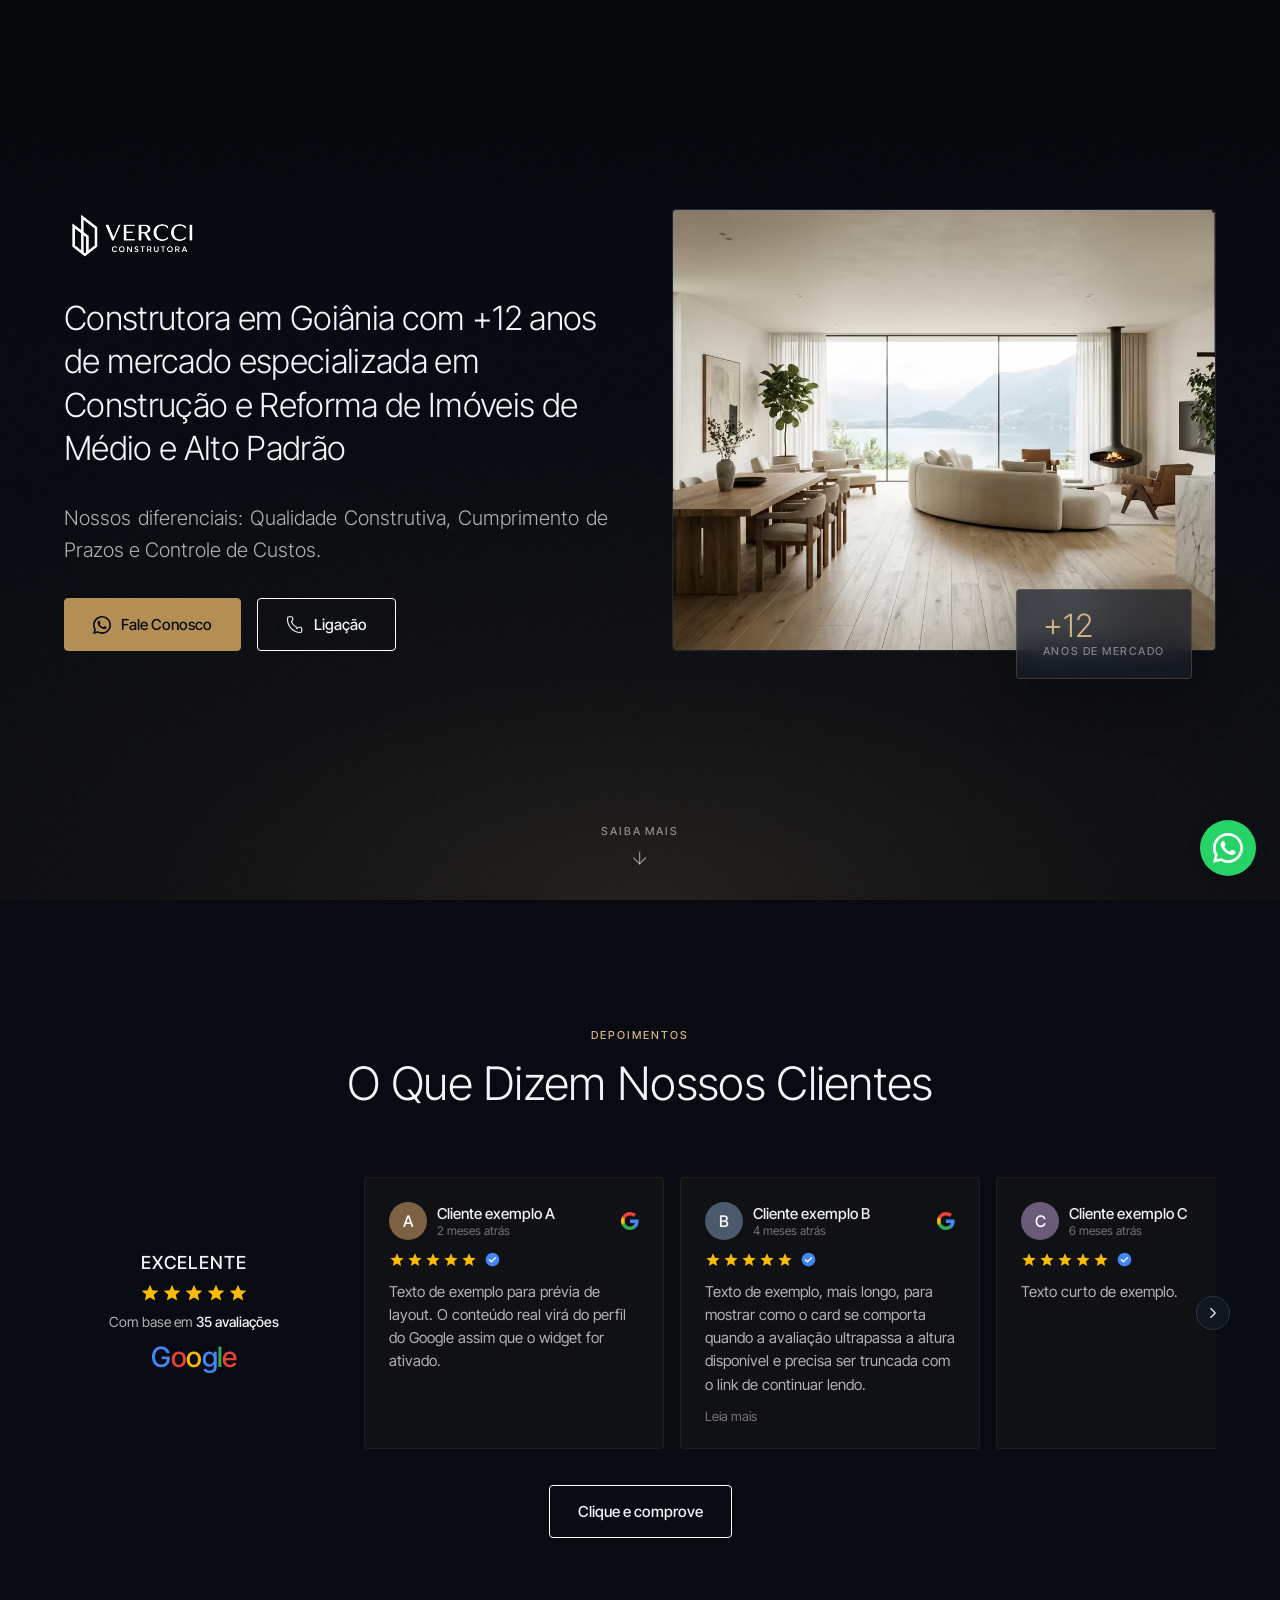
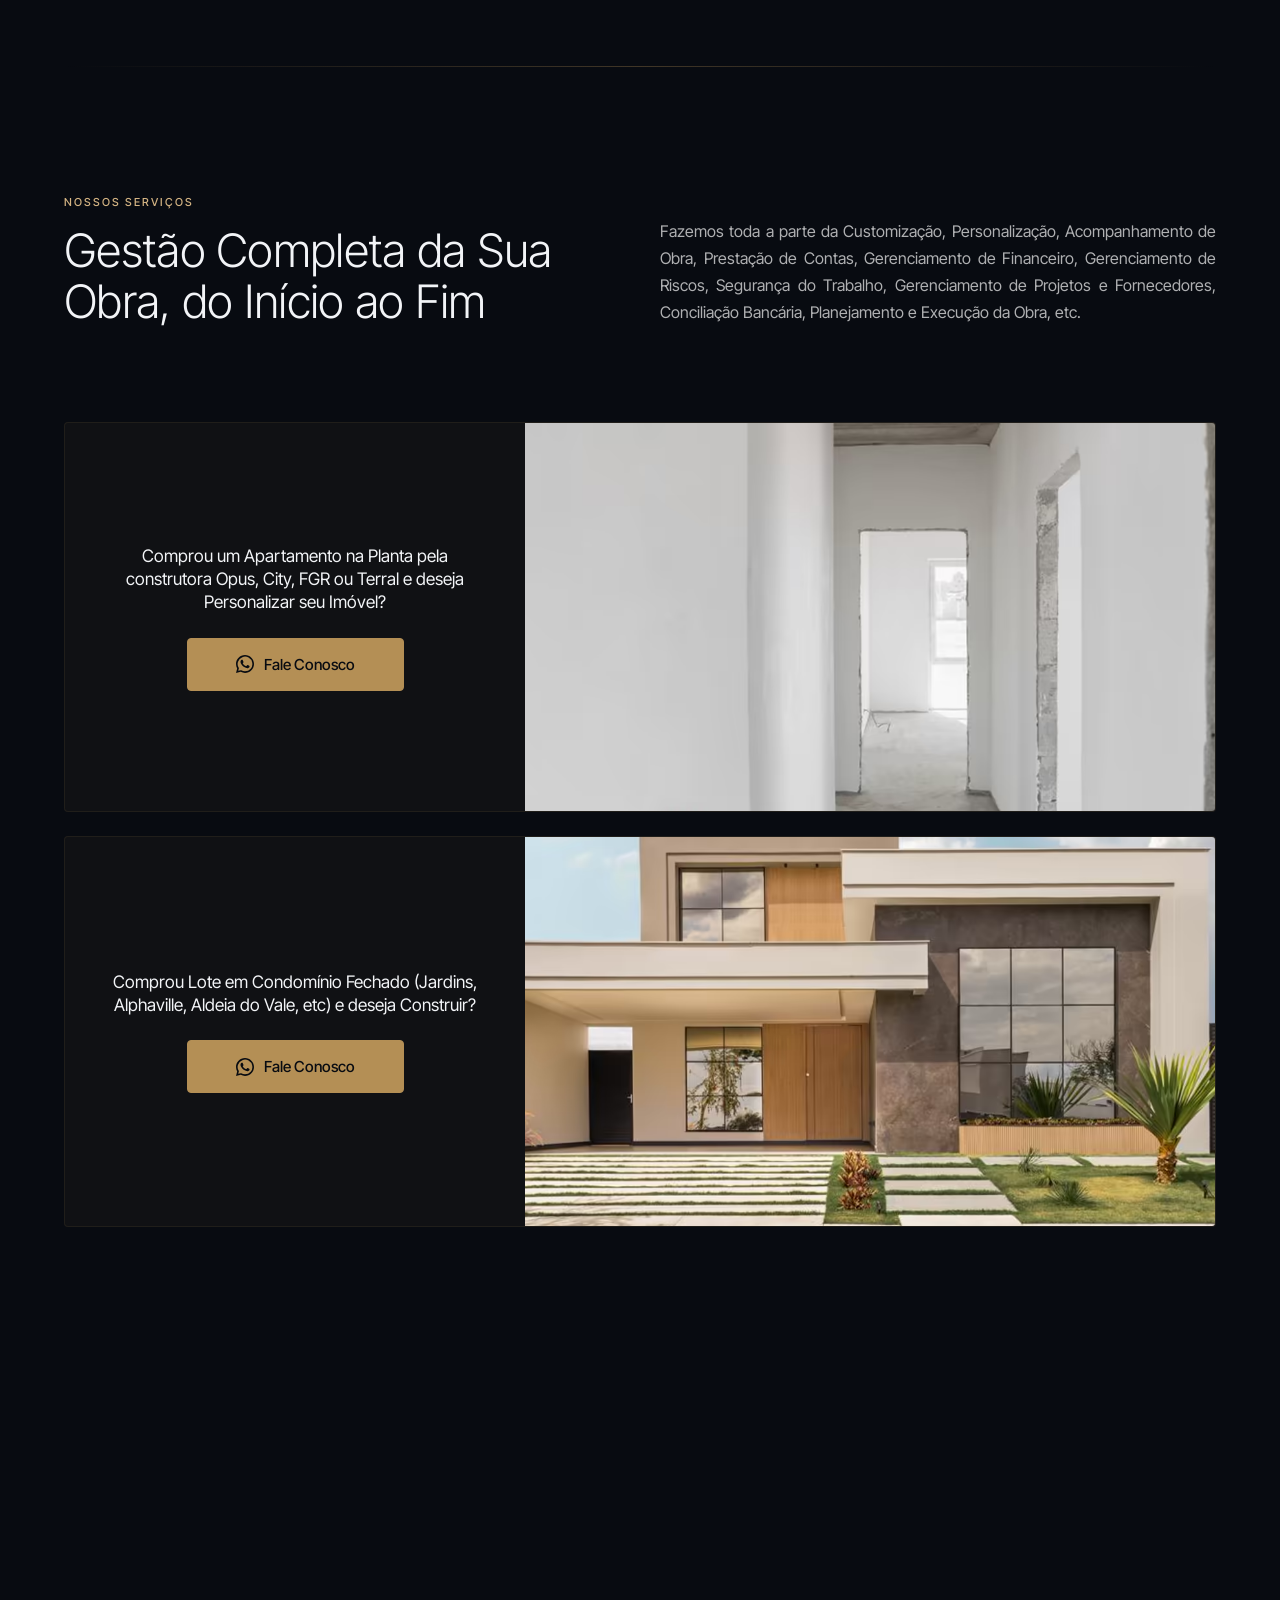
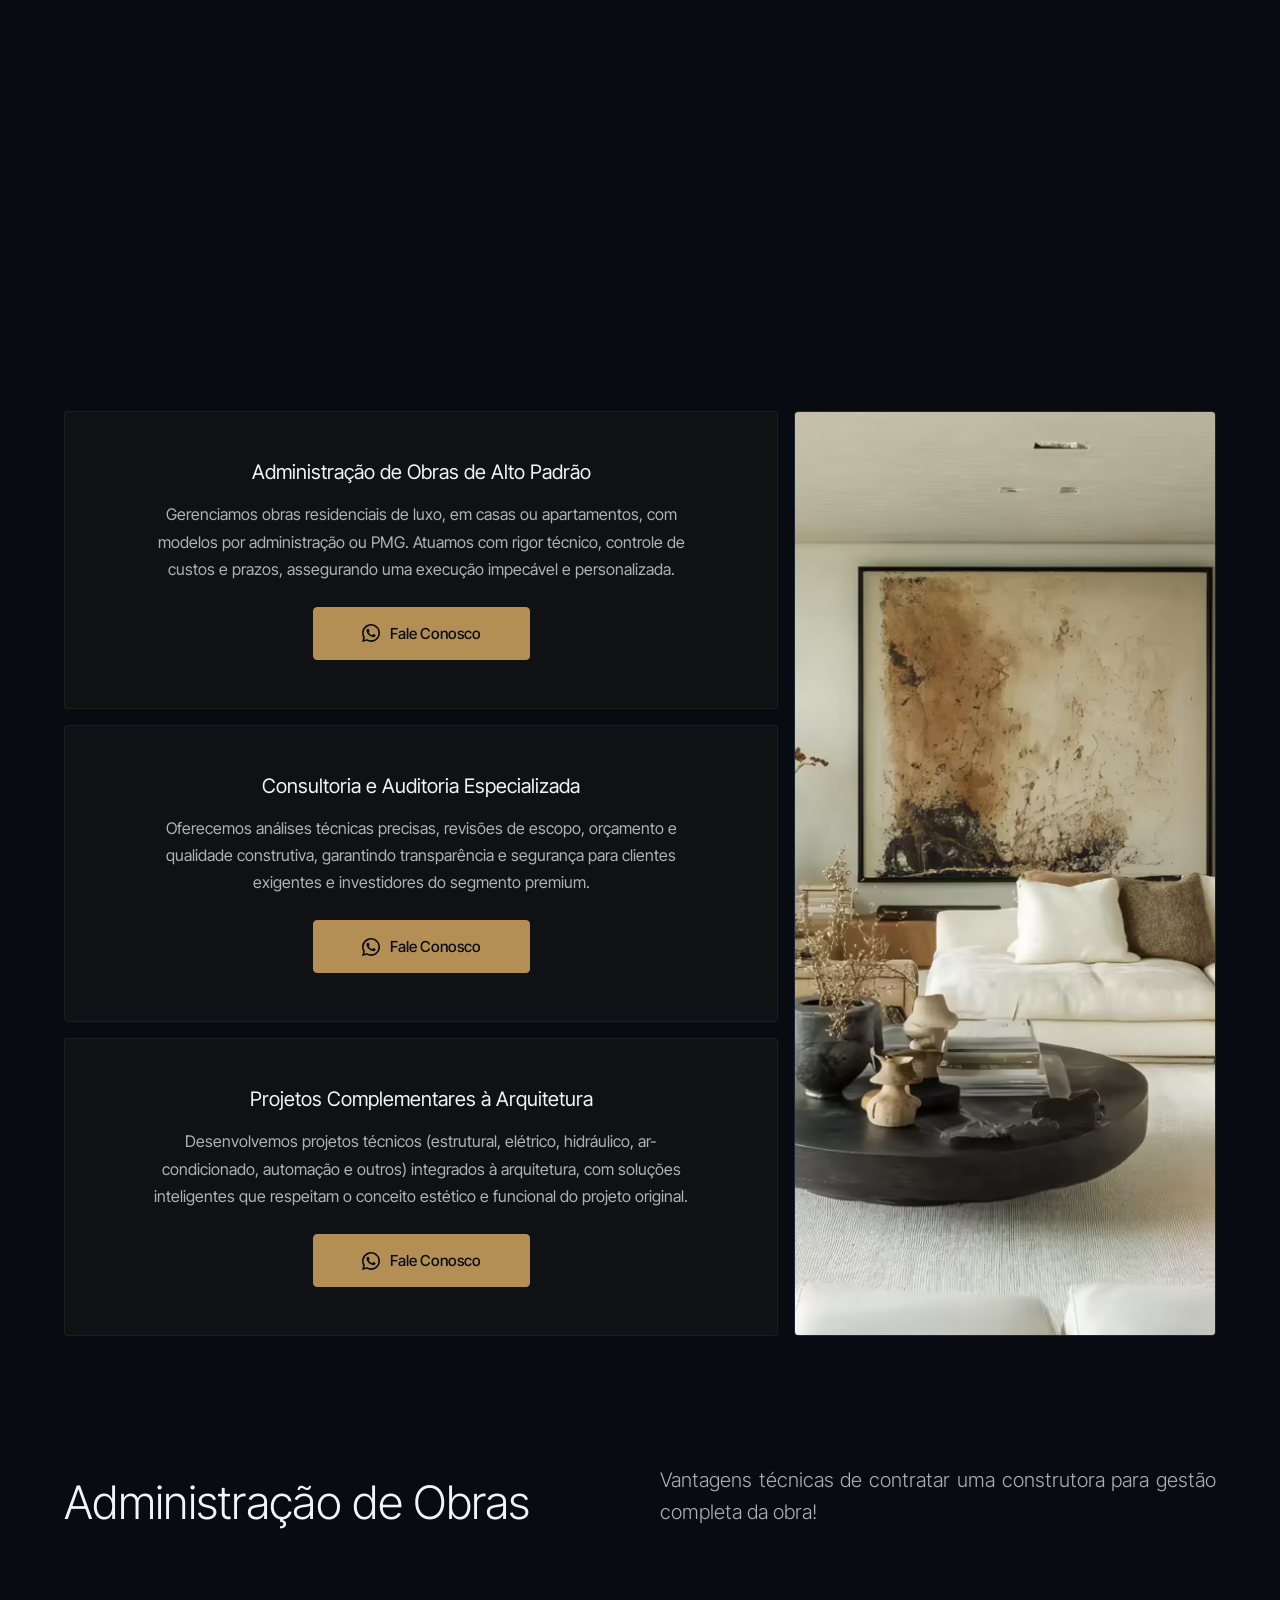
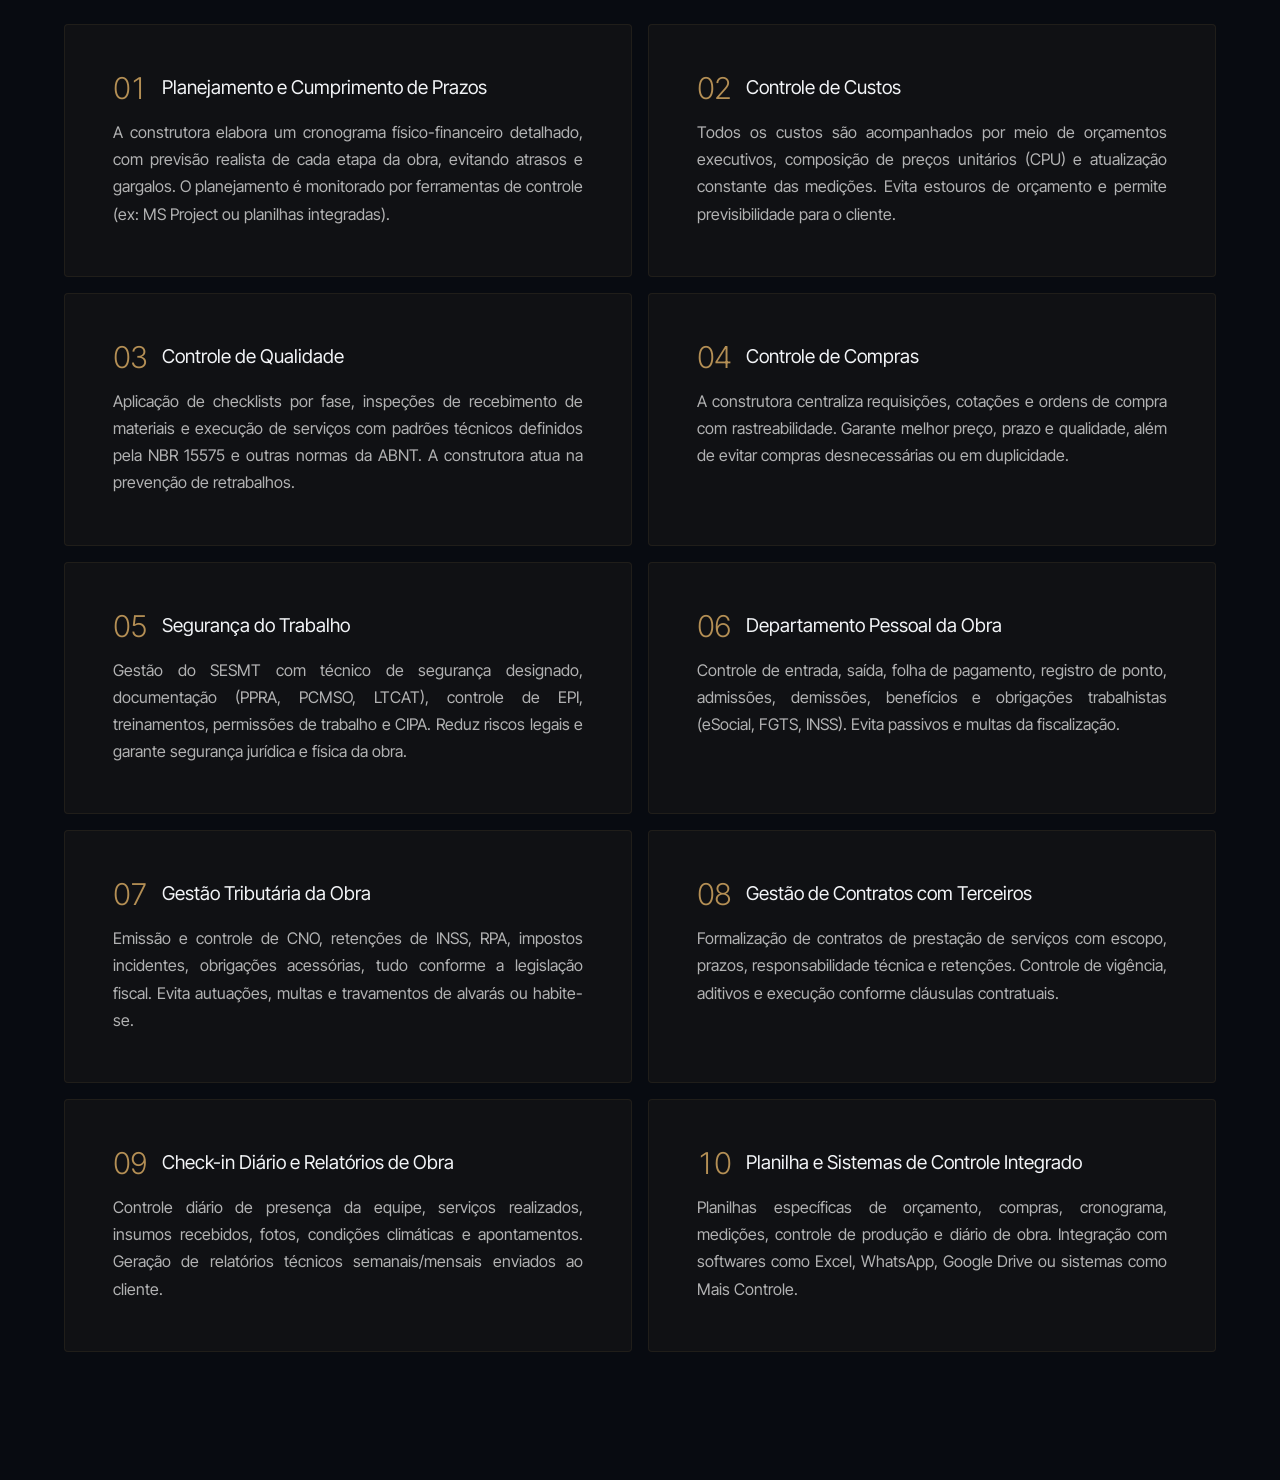
==== index.html @ edc97248 "Prévia estática da home (seções 1 a 3.2) Export do WordPress local para revisão visual na Vercel. Ca" ====
<!DOCTYPE html>
<html lang="en-US">
<head>
<meta charset="UTF-8">
<meta name="viewport" content="width=device-width, initial-scale=1">
<link rel="preload" as="font" type="font/woff2" crossorigin href="assets/fonts/inter-tight-latin.woff2">
<link rel="preload" as="image" href="assets/images/hero-1.avif">
<title>vercci</title>
<meta name='robots' content='max-image-preview:large' />
<style id="wp-img-auto-sizes-contain-inline-css">
img:is([sizes=auto i],[sizes^="auto," i]){contain-intrinsic-size:3000px 1500px}
/*# sourceURL=wp-img-auto-sizes-contain-inline-css */
</style>

<style id="wp-block-library-inline-css">
:root{--wp-block-synced-color:#7a00df;--wp-block-synced-color--rgb:122,0,223;--wp-bound-block-color:var(--wp-block-synced-color);--wp-editor-canvas-background:#ddd;--wp-admin-theme-color:#007cba;--wp-admin-theme-color--rgb:0,124,186;--wp-admin-theme-color-darker-10:#006ba1;--wp-admin-theme-color-darker-10--rgb:0,107,160.5;--wp-admin-theme-color-darker-20:#005a87;--wp-admin-theme-color-darker-20--rgb:0,90,135;--wp-admin-border-width-focus:2px}@media (min-resolution:192dpi){:root{--wp-admin-border-width-focus:1.5px}}.wp-element-button{cursor:pointer}:root .has-very-light-gray-background-color{background-color:#eee}:root .has-very-dark-gray-background-color{background-color:#313131}:root .has-very-light-gray-color{color:#eee}:root .has-very-dark-gray-color{color:#313131}:root .has-vivid-green-cyan-to-vivid-cyan-blue-gradient-background{background:linear-gradient(135deg,#00d084,#0693e3)}:root .has-purple-crush-gradient-background{background:linear-gradient(135deg,#34e2e4,#4721fb 50%,#ab1dfe)}:root .has-hazy-dawn-gradient-background{background:linear-gradient(135deg,#faaca8,#dad0ec)}:root .has-subdued-olive-gradient-background{background:linear-gradient(135deg,#fafae1,#67a671)}:root .has-atomic-cream-gradient-background{background:linear-gradient(135deg,#fdd79a,#004a59)}:root .has-nightshade-gradient-background{background:linear-gradient(135deg,#330968,#31cdcf)}:root .has-midnight-gradient-background{background:linear-gradient(135deg,#020381,#2874fc)}:root{--wp--preset--font-size--normal:16px;--wp--preset--font-size--huge:42px}.has-regular-font-size{font-size:1em}.has-larger-font-size{font-size:2.625em}.has-normal-font-size{font-size:var(--wp--preset--font-size--normal)}.has-huge-font-size{font-size:var(--wp--preset--font-size--huge)}:root .has-text-align-center{text-align:center}:root .has-text-align-left{text-align:left}:root .has-text-align-right{text-align:right}.has-fit-text{white-space:nowrap!important}#end-resizable-editor-section{display:none}.aligncenter{clear:both}.items-justified-left{justify-content:flex-start}.items-justified-center{justify-content:center}.items-justified-right{justify-content:flex-end}.items-justified-space-between{justify-content:space-between}.screen-reader-text{word-wrap:normal!important;border:0;clip-path:inset(50%);height:1px;margin:-1px;overflow:hidden;padding:0;position:absolute;width:1px}.screen-reader-text:focus{background-color:#ddd;clip-path:none;color:#444;display:block;font-size:1em;height:auto;left:5px;line-height:normal;padding:15px 23px 14px;text-decoration:none;top:5px;width:auto;z-index:100000}html :where(.has-border-color){border-style:solid}html :where([style*=border-color]){border-style:solid}html :where([style*=border-top-color]){border-top-style:solid}html :where([style*=border-right-color]){border-right-style:solid}html :where([style*=border-bottom-color]){border-bottom-style:solid}html :where([style*=border-left-color]){border-left-style:solid}html :where([style*=border-width]){border-style:solid}html :where([style*=border-top-width]){border-top-style:solid}html :where([style*=border-right-width]){border-right-style:solid}html :where([style*=border-bottom-width]){border-bottom-style:solid}html :where([style*=border-left-width]){border-left-style:solid}html :where(img[class*=wp-image-]){height:auto;max-width:100%}:where(figure){margin:0 0 1em}html :where(.is-position-sticky){--wp-admin--admin-bar--position-offset:var(--wp-admin--admin-bar--height,0px)}@media screen and (max-width:600px){html :where(.is-position-sticky){--wp-admin--admin-bar--position-offset:0px}}

/*# sourceURL=/wp-includes/css/dist/block-library/common.min.css */
</style>
<style id="classic-theme-styles-inline-css">
/*! This file is auto-generated */
.wp-block-button__link{color:#fff;background-color:#32373c;border-radius:9999px;box-shadow:none;text-decoration:none;padding:calc(.667em + 2px) calc(1.333em + 2px);font-size:1.125em}.wp-block-file__button{background:#32373c;color:#fff;text-decoration:none}
/*# sourceURL=/wp-includes/css/classic-themes.min.css */
</style>

<style id="global-styles-inline-css">
:root{--wp--preset--aspect-ratio--square: 1;--wp--preset--aspect-ratio--4-3: 4/3;--wp--preset--aspect-ratio--3-4: 3/4;--wp--preset--aspect-ratio--3-2: 3/2;--wp--preset--aspect-ratio--2-3: 2/3;--wp--preset--aspect-ratio--16-9: 16/9;--wp--preset--aspect-ratio--9-16: 9/16;--wp--preset--color--black: #000000;--wp--preset--color--cyan-bluish-gray: #abb8c3;--wp--preset--color--white: #ffffff;--wp--preset--color--pale-pink: #f78da7;--wp--preset--color--vivid-red: #cf2e2e;--wp--preset--color--luminous-vivid-orange: #ff6900;--wp--preset--color--luminous-vivid-amber: #fcb900;--wp--preset--color--light-green-cyan: #7bdcb5;--wp--preset--color--vivid-green-cyan: #00d084;--wp--preset--color--pale-cyan-blue: #8ed1fc;--wp--preset--color--vivid-cyan-blue: #0693e3;--wp--preset--color--vivid-purple: #9b51e0;--wp--preset--gradient--vivid-cyan-blue-to-vivid-purple: linear-gradient(135deg,rgb(6,147,227) 0%,rgb(155,81,224) 100%);--wp--preset--gradient--light-green-cyan-to-vivid-green-cyan: linear-gradient(135deg,rgb(122,220,180) 0%,rgb(0,208,130) 100%);--wp--preset--gradient--luminous-vivid-amber-to-luminous-vivid-orange: linear-gradient(135deg,rgb(252,185,0) 0%,rgb(255,105,0) 100%);--wp--preset--gradient--luminous-vivid-orange-to-vivid-red: linear-gradient(135deg,rgb(255,105,0) 0%,rgb(207,46,46) 100%);--wp--preset--gradient--very-light-gray-to-cyan-bluish-gray: linear-gradient(135deg,rgb(238,238,238) 0%,rgb(169,184,195) 100%);--wp--preset--gradient--cool-to-warm-spectrum: linear-gradient(135deg,rgb(74,234,220) 0%,rgb(151,120,209) 20%,rgb(207,42,186) 40%,rgb(238,44,130) 60%,rgb(251,105,98) 80%,rgb(254,248,76) 100%);--wp--preset--gradient--blush-light-purple: linear-gradient(135deg,rgb(255,206,236) 0%,rgb(152,150,240) 100%);--wp--preset--gradient--blush-bordeaux: linear-gradient(135deg,rgb(254,205,165) 0%,rgb(254,45,45) 50%,rgb(107,0,62) 100%);--wp--preset--gradient--luminous-dusk: linear-gradient(135deg,rgb(255,203,112) 0%,rgb(199,81,192) 50%,rgb(65,88,208) 100%);--wp--preset--gradient--pale-ocean: linear-gradient(135deg,rgb(255,245,203) 0%,rgb(182,227,212) 50%,rgb(51,167,181) 100%);--wp--preset--gradient--electric-grass: linear-gradient(135deg,rgb(202,248,128) 0%,rgb(113,206,126) 100%);--wp--preset--gradient--midnight: linear-gradient(135deg,rgb(2,3,129) 0%,rgb(40,116,252) 100%);--wp--preset--font-size--small: 13px;--wp--preset--font-size--medium: 20px;--wp--preset--font-size--large: 36px;--wp--preset--font-size--x-large: 42px;--wp--preset--spacing--20: 0.44rem;--wp--preset--spacing--30: 0.67rem;--wp--preset--spacing--40: 1rem;--wp--preset--spacing--50: 1.5rem;--wp--preset--spacing--60: 2.25rem;--wp--preset--spacing--70: 3.38rem;--wp--preset--spacing--80: 5.06rem;--wp--preset--shadow--natural: 6px 6px 9px rgba(0, 0, 0, 0.2);--wp--preset--shadow--deep: 12px 12px 50px rgba(0, 0, 0, 0.4);--wp--preset--shadow--sharp: 6px 6px 0px rgba(0, 0, 0, 0.2);--wp--preset--shadow--outlined: 6px 6px 0px -3px rgb(255, 255, 255), 6px 6px rgb(0, 0, 0);--wp--preset--shadow--crisp: 6px 6px 0px rgb(0, 0, 0);}:where(body) { margin: 0; }:where(.is-layout-flex){gap: 0.5em;}:where(.is-layout-grid){gap: 0.5em;}body .is-layout-flex{display: flex;}.is-layout-flex{flex-wrap: wrap;align-items: center;}.is-layout-flex > :is(*, div){margin: 0;}body .is-layout-grid{display: grid;}.is-layout-grid > :is(*, div){margin: 0;}body{padding-top: 0px;padding-right: 0px;padding-bottom: 0px;padding-left: 0px;}:root :where(.wp-element-button, .wp-block-button__link){background-color: #32373c;border-width: 0;color: #fff;font-family: inherit;font-size: inherit;font-style: inherit;font-weight: inherit;letter-spacing: inherit;line-height: inherit;padding-top: calc(0.667em + 2px);padding-right: calc(1.333em + 2px);padding-bottom: calc(0.667em + 2px);padding-left: calc(1.333em + 2px);text-decoration: none;text-transform: inherit;}.has-black-color{color: var(--wp--preset--color--black) !important;}.has-cyan-bluish-gray-color{color: var(--wp--preset--color--cyan-bluish-gray) !important;}.has-white-color{color: var(--wp--preset--color--white) !important;}.has-pale-pink-color{color: var(--wp--preset--color--pale-pink) !important;}.has-vivid-red-color{color: var(--wp--preset--color--vivid-red) !important;}.has-luminous-vivid-orange-color{color: var(--wp--preset--color--luminous-vivid-orange) !important;}.has-luminous-vivid-amber-color{color: var(--wp--preset--color--luminous-vivid-amber) !important;}.has-light-green-cyan-color{color: var(--wp--preset--color--light-green-cyan) !important;}.has-vivid-green-cyan-color{color: var(--wp--preset--color--vivid-green-cyan) !important;}.has-pale-cyan-blue-color{color: var(--wp--preset--color--pale-cyan-blue) !important;}.has-vivid-cyan-blue-color{color: var(--wp--preset--color--vivid-cyan-blue) !important;}.has-vivid-purple-color{color: var(--wp--preset--color--vivid-purple) !important;}.has-black-background-color{background-color: var(--wp--preset--color--black) !important;}.has-cyan-bluish-gray-background-color{background-color: var(--wp--preset--color--cyan-bluish-gray) !important;}.has-white-background-color{background-color: var(--wp--preset--color--white) !important;}.has-pale-pink-background-color{background-color: var(--wp--preset--color--pale-pink) !important;}.has-vivid-red-background-color{background-color: var(--wp--preset--color--vivid-red) !important;}.has-luminous-vivid-orange-background-color{background-color: var(--wp--preset--color--luminous-vivid-orange) !important;}.has-luminous-vivid-amber-background-color{background-color: var(--wp--preset--color--luminous-vivid-amber) !important;}.has-light-green-cyan-background-color{background-color: var(--wp--preset--color--light-green-cyan) !important;}.has-vivid-green-cyan-background-color{background-color: var(--wp--preset--color--vivid-green-cyan) !important;}.has-pale-cyan-blue-background-color{background-color: var(--wp--preset--color--pale-cyan-blue) !important;}.has-vivid-cyan-blue-background-color{background-color: var(--wp--preset--color--vivid-cyan-blue) !important;}.has-vivid-purple-background-color{background-color: var(--wp--preset--color--vivid-purple) !important;}.has-black-border-color{border-color: var(--wp--preset--color--black) !important;}.has-cyan-bluish-gray-border-color{border-color: var(--wp--preset--color--cyan-bluish-gray) !important;}.has-white-border-color{border-color: var(--wp--preset--color--white) !important;}.has-pale-pink-border-color{border-color: var(--wp--preset--color--pale-pink) !important;}.has-vivid-red-border-color{border-color: var(--wp--preset--color--vivid-red) !important;}.has-luminous-vivid-orange-border-color{border-color: var(--wp--preset--color--luminous-vivid-orange) !important;}.has-luminous-vivid-amber-border-color{border-color: var(--wp--preset--color--luminous-vivid-amber) !important;}.has-light-green-cyan-border-color{border-color: var(--wp--preset--color--light-green-cyan) !important;}.has-vivid-green-cyan-border-color{border-color: var(--wp--preset--color--vivid-green-cyan) !important;}.has-pale-cyan-blue-border-color{border-color: var(--wp--preset--color--pale-cyan-blue) !important;}.has-vivid-cyan-blue-border-color{border-color: var(--wp--preset--color--vivid-cyan-blue) !important;}.has-vivid-purple-border-color{border-color: var(--wp--preset--color--vivid-purple) !important;}.has-vivid-cyan-blue-to-vivid-purple-gradient-background{background: var(--wp--preset--gradient--vivid-cyan-blue-to-vivid-purple) !important;}.has-light-green-cyan-to-vivid-green-cyan-gradient-background{background: var(--wp--preset--gradient--light-green-cyan-to-vivid-green-cyan) !important;}.has-luminous-vivid-amber-to-luminous-vivid-orange-gradient-background{background: var(--wp--preset--gradient--luminous-vivid-amber-to-luminous-vivid-orange) !important;}.has-luminous-vivid-orange-to-vivid-red-gradient-background{background: var(--wp--preset--gradient--luminous-vivid-orange-to-vivid-red) !important;}.has-very-light-gray-to-cyan-bluish-gray-gradient-background{background: var(--wp--preset--gradient--very-light-gray-to-cyan-bluish-gray) !important;}.has-cool-to-warm-spectrum-gradient-background{background: var(--wp--preset--gradient--cool-to-warm-spectrum) !important;}.has-blush-light-purple-gradient-background{background: var(--wp--preset--gradient--blush-light-purple) !important;}.has-blush-bordeaux-gradient-background{background: var(--wp--preset--gradient--blush-bordeaux) !important;}.has-luminous-dusk-gradient-background{background: var(--wp--preset--gradient--luminous-dusk) !important;}.has-pale-ocean-gradient-background{background: var(--wp--preset--gradient--pale-ocean) !important;}.has-electric-grass-gradient-background{background: var(--wp--preset--gradient--electric-grass) !important;}.has-midnight-gradient-background{background: var(--wp--preset--gradient--midnight) !important;}.has-small-font-size{font-size: var(--wp--preset--font-size--small) !important;}.has-medium-font-size{font-size: var(--wp--preset--font-size--medium) !important;}.has-large-font-size{font-size: var(--wp--preset--font-size--large) !important;}.has-x-large-font-size{font-size: var(--wp--preset--font-size--x-large) !important;}
/*# sourceURL=global-styles-inline-css */
</style>

<link rel='stylesheet' id='vercci-colors-type-css' href='assets/css/colors_and_type.css?ver=1784670575' media='all' />
<link rel='stylesheet' id='vercci-styles-css' href='assets/css/styles.css?ver=1784670694' media='all' />
<link rel="canonical" href="#hero" />
</head>
<body class="home wp-singular page-template-default page page-id-6 wp-theme-vercci">
<section class="wt-hero" id="hero">
    <div class="wt-container wt-hero__inner">

        <div class="wt-hero__content">
            <a href="#hero" class="wt-hero__logo" data-reveal aria-label="vercci">
                <img src="assets/images/logo-branca.png" alt="vercci" class="wt-hero__logo-img" width="300" height="121">            </a>

            <h1 class="wt-hero__title" data-reveal>Construtora em Goiânia com +12 anos de mercado especializada em Construção e Reforma de Imóveis de Médio e Alto Padrão</h1>

            <p class="wt-lead wt-hero__desc" data-reveal>Nossos diferenciais: Qualidade Construtiva, Cumprimento de Prazos e Controle de Custos.</p>

            <div class="wt-hero__actions" data-reveal>
                <a href="https://wa.me/5562981798330?text=Ol%C3%A1%2C%20Vercci%20Construtora%21%20Gostaria%20de%20mais%20informa%C3%A7%C3%B5es." class="wt-btn wt-btn--primary" target="_blank" rel="noopener noreferrer">
                    <svg viewBox="0 0 24 24" fill="currentColor" aria-hidden="true"><path d="M17.472 14.382c-.297-.149-1.758-.867-2.03-.967-.273-.099-.471-.148-.67.15-.197.297-.767.966-.94 1.164-.173.199-.347.223-.644.075-.297-.15-1.255-.463-2.39-1.475-.883-.788-1.48-1.761-1.653-2.059-.173-.297-.018-.458.13-.606.134-.133.298-.347.446-.52.149-.174.198-.298.298-.497.099-.198.05-.371-.025-.52-.075-.149-.669-1.612-.916-2.207-.242-.579-.487-.5-.669-.51-.173-.008-.371-.01-.57-.01-.198 0-.52.074-.792.372-.272.297-1.04 1.016-1.04 2.479 0 1.462 1.065 2.875 1.213 3.074.149.198 2.096 3.2 5.077 4.487.709.306 1.262.489 1.694.625.712.227 1.36.195 1.871.118.571-.085 1.758-.719 2.006-1.413.248-.694.248-1.289.173-1.413-.074-.124-.272-.198-.57-.347z"/><path d="M12 0C5.373 0 0 5.373 0 12c0 2.123.554 4.118 1.529 5.845L.057 23.882l6.198-1.448A11.934 11.934 0 0012 24c6.627 0 12-5.373 12-12S18.627 0 12 0zm0 21.818a9.818 9.818 0 01-5.006-1.374l-.36-.214-3.68.861.924-3.562-.236-.374A9.818 9.818 0 1112 21.818z"/></svg>
                    Fale Conosco
                </a>
                <a href="tel:+5562981798330" class="wt-btn wt-btn--outline">
                    <svg viewBox="0 0 24 24" fill="none" stroke="currentColor" stroke-width="1.5" stroke-linecap="round" stroke-linejoin="round" aria-hidden="true"><path d="M13.832 16.568a1 1 0 0 0 1.213-.303l.355-.465A2 2 0 0 1 16.985 15H19a2 2 0 0 1 2 2v3a2 2 0 0 1-2 2A18 18 0 0 1 2 3a2 2 0 0 1 2-2h3a2 2 0 0 1 2 2v2.015a2 2 0 0 1-.8 1.6l-.468.351a1 1 0 0 0-.292 1.233 14 14 0 0 0 6.392 6.384"/></svg>
                    Ligação
                </a>
            </div>
        </div>

        <div class="wt-hero__media" data-reveal>
            <div class="wt-hero__slideshow" id="wt-hero-slideshow">
                                    <img
                        src="assets/images/hero-1.avif"
                        alt="Obra Vercci Construtora"
                        class="is-active"
                        loading="eager"
                    >
                                    <img
                        src="assets/images/hero-2.avif"
                        alt="Obra Vercci Construtora"
                        class=""
                        loading="lazy"
                    >
                                    <img
                        src="assets/images/hero-3.avif"
                        alt="Obra Vercci Construtora"
                        class=""
                        loading="lazy"
                    >
                                    <img
                        src="assets/images/hero-4.avif"
                        alt="Obra Vercci Construtora"
                        class=""
                        loading="lazy"
                    >
                            </div>

            <div class="wt-hero__stat">
                <span class="wt-hero__stat-number">+12</span>
                <span class="wt-hero__stat-caption">anos de mercado</span>
            </div>
        </div>

    </div>

    <a href="#depoimentos" class="wt-hero__scroll" data-scroll-to>
        <span>Saiba mais</span>
        <svg viewBox="0 0 24 24" fill="none" stroke="currentColor" stroke-width="1.5" stroke-linecap="round" stroke-linejoin="round" aria-hidden="true">
            <path d="M12 5v14"/><path d="m19 12-7 7-7-7"/>
        </svg>
    </a>
</section>

<script>
(function () {
    var slideshow = document.getElementById('wt-hero-slideshow');
    if (!slideshow) return;
    var slides = slideshow.querySelectorAll('img');
    if (slides.length < 2) return;
    if (window.matchMedia('(prefers-reduced-motion: reduce)').matches) return;

    var current = 0;
    setInterval(function () {
        slides[current].classList.remove('is-active');
        current = (current + 1) % slides.length;
        slides[current].classList.add('is-active');
    }, 2000);
})();
</script>
<section class="wt-section wt-depoimentos" id="depoimentos">
    <div class="wt-container">

        <div class="wt-section__head" data-reveal>
            <span class="wt-label">Depoimentos</span>
            <h2>O Que Dizem Nossos Clientes</h2>
        </div>

        <div class="wt-depoimentos__widget" data-reveal>
                                            <div class="wt-ti" data-mockup="trustindex">

    <div class="wt-ti__grid">

        <div class="wt-ti__resumo">
            <span class="wt-ti__nota-label">EXCELENTE</span>
            <span class="wt-ti__estrelas" aria-hidden="true"><svg viewBox="0 0 24 24" fill="currentColor"><path d="M12 17.27 18.18 21l-1.64-7.03L22 9.24l-7.19-.61L12 2 9.19 8.63 2 9.24l5.46 4.73L5.82 21z"/></svg><svg viewBox="0 0 24 24" fill="currentColor"><path d="M12 17.27 18.18 21l-1.64-7.03L22 9.24l-7.19-.61L12 2 9.19 8.63 2 9.24l5.46 4.73L5.82 21z"/></svg><svg viewBox="0 0 24 24" fill="currentColor"><path d="M12 17.27 18.18 21l-1.64-7.03L22 9.24l-7.19-.61L12 2 9.19 8.63 2 9.24l5.46 4.73L5.82 21z"/></svg><svg viewBox="0 0 24 24" fill="currentColor"><path d="M12 17.27 18.18 21l-1.64-7.03L22 9.24l-7.19-.61L12 2 9.19 8.63 2 9.24l5.46 4.73L5.82 21z"/></svg><svg viewBox="0 0 24 24" fill="currentColor"><path d="M12 17.27 18.18 21l-1.64-7.03L22 9.24l-7.19-.61L12 2 9.19 8.63 2 9.24l5.46 4.73L5.82 21z"/></svg></span>            <p class="wt-ti__base">Com base em <strong>35 avaliações</strong></p>
            <span class="wt-ti__google" aria-label="Google">
                <span style="color:#4285F4">G</span><span style="color:#EA4335">o</span><span style="color:#FBBC05">o</span><span style="color:#4285F4">g</span><span style="color:#34A853">l</span><span style="color:#EA4335">e</span>
            </span>
        </div>

        <div class="wt-ti__carrossel">
            <div class="wt-ti__track" id="wt-ti-track">
                                    <article class="wt-ti__card">
                        <header class="wt-ti__card-head">
                            <span class="wt-ti__avatar" style="background: #7C6142">
                                A                            </span>
                            <span class="wt-ti__ident">
                                <strong>Cliente exemplo A</strong>
                                <small>2 meses atrás</small>
                            </span>
                            <svg class="wt-ti__g" viewBox="0 0 24 24" aria-hidden="true">
                                <path fill="#4285F4" d="M23.49 12.27c0-.79-.07-1.54-.19-2.27H12v4.51h6.47a5.53 5.53 0 0 1-2.4 3.63v3h3.86c2.26-2.09 3.56-5.17 3.56-8.87z"/>
                                <path fill="#34A853" d="M12 24c3.24 0 5.95-1.08 7.93-2.91l-3.86-3c-1.08.72-2.45 1.16-4.07 1.16-3.13 0-5.78-2.11-6.73-4.96H1.29v3.09A11.99 11.99 0 0 0 12 24z"/>
                                <path fill="#FBBC05" d="M5.27 14.29c-.25-.72-.38-1.49-.38-2.29s.14-1.57.38-2.29V6.62H1.29A11.99 11.99 0 0 0 0 12c0 1.94.46 3.77 1.29 5.38l3.98-3.09z"/>
                                <path fill="#EA4335" d="M12 4.75c1.77 0 3.35.61 4.6 1.8l3.42-3.42C17.95 1.19 15.24 0 12 0 7.31 0 3.26 2.69 1.29 6.62l3.98 3.09C6.22 6.86 8.87 4.75 12 4.75z"/>
                            </svg>
                        </header>

                        <div class="wt-ti__nota">
                            <span class="wt-ti__estrelas" aria-hidden="true"><svg viewBox="0 0 24 24" fill="currentColor"><path d="M12 17.27 18.18 21l-1.64-7.03L22 9.24l-7.19-.61L12 2 9.19 8.63 2 9.24l5.46 4.73L5.82 21z"/></svg><svg viewBox="0 0 24 24" fill="currentColor"><path d="M12 17.27 18.18 21l-1.64-7.03L22 9.24l-7.19-.61L12 2 9.19 8.63 2 9.24l5.46 4.73L5.82 21z"/></svg><svg viewBox="0 0 24 24" fill="currentColor"><path d="M12 17.27 18.18 21l-1.64-7.03L22 9.24l-7.19-.61L12 2 9.19 8.63 2 9.24l5.46 4.73L5.82 21z"/></svg><svg viewBox="0 0 24 24" fill="currentColor"><path d="M12 17.27 18.18 21l-1.64-7.03L22 9.24l-7.19-.61L12 2 9.19 8.63 2 9.24l5.46 4.73L5.82 21z"/></svg><svg viewBox="0 0 24 24" fill="currentColor"><path d="M12 17.27 18.18 21l-1.64-7.03L22 9.24l-7.19-.61L12 2 9.19 8.63 2 9.24l5.46 4.73L5.82 21z"/></svg></span>                            <svg class="wt-ti__check" viewBox="0 0 24 24" aria-label="Avaliação verificada">
                                <circle cx="12" cy="12" r="11" fill="#4285F4"/>
                                <path d="M7 12.4l3.2 3.2L17 9" stroke="#fff" stroke-width="2.2" fill="none" stroke-linecap="round" stroke-linejoin="round"/>
                            </svg>
                        </div>

                        <p class="wt-ti__texto">Texto de exemplo para prévia de layout. O conteúdo real virá do perfil do Google assim que o widget for ativado.</p>
                                            </article>
                                    <article class="wt-ti__card">
                        <header class="wt-ti__card-head">
                            <span class="wt-ti__avatar" style="background: #4A5A6B">
                                B                            </span>
                            <span class="wt-ti__ident">
                                <strong>Cliente exemplo B</strong>
                                <small>4 meses atrás</small>
                            </span>
                            <svg class="wt-ti__g" viewBox="0 0 24 24" aria-hidden="true">
                                <path fill="#4285F4" d="M23.49 12.27c0-.79-.07-1.54-.19-2.27H12v4.51h6.47a5.53 5.53 0 0 1-2.4 3.63v3h3.86c2.26-2.09 3.56-5.17 3.56-8.87z"/>
                                <path fill="#34A853" d="M12 24c3.24 0 5.95-1.08 7.93-2.91l-3.86-3c-1.08.72-2.45 1.16-4.07 1.16-3.13 0-5.78-2.11-6.73-4.96H1.29v3.09A11.99 11.99 0 0 0 12 24z"/>
                                <path fill="#FBBC05" d="M5.27 14.29c-.25-.72-.38-1.49-.38-2.29s.14-1.57.38-2.29V6.62H1.29A11.99 11.99 0 0 0 0 12c0 1.94.46 3.77 1.29 5.38l3.98-3.09z"/>
                                <path fill="#EA4335" d="M12 4.75c1.77 0 3.35.61 4.6 1.8l3.42-3.42C17.95 1.19 15.24 0 12 0 7.31 0 3.26 2.69 1.29 6.62l3.98 3.09C6.22 6.86 8.87 4.75 12 4.75z"/>
                            </svg>
                        </header>

                        <div class="wt-ti__nota">
                            <span class="wt-ti__estrelas" aria-hidden="true"><svg viewBox="0 0 24 24" fill="currentColor"><path d="M12 17.27 18.18 21l-1.64-7.03L22 9.24l-7.19-.61L12 2 9.19 8.63 2 9.24l5.46 4.73L5.82 21z"/></svg><svg viewBox="0 0 24 24" fill="currentColor"><path d="M12 17.27 18.18 21l-1.64-7.03L22 9.24l-7.19-.61L12 2 9.19 8.63 2 9.24l5.46 4.73L5.82 21z"/></svg><svg viewBox="0 0 24 24" fill="currentColor"><path d="M12 17.27 18.18 21l-1.64-7.03L22 9.24l-7.19-.61L12 2 9.19 8.63 2 9.24l5.46 4.73L5.82 21z"/></svg><svg viewBox="0 0 24 24" fill="currentColor"><path d="M12 17.27 18.18 21l-1.64-7.03L22 9.24l-7.19-.61L12 2 9.19 8.63 2 9.24l5.46 4.73L5.82 21z"/></svg><svg viewBox="0 0 24 24" fill="currentColor"><path d="M12 17.27 18.18 21l-1.64-7.03L22 9.24l-7.19-.61L12 2 9.19 8.63 2 9.24l5.46 4.73L5.82 21z"/></svg></span>                            <svg class="wt-ti__check" viewBox="0 0 24 24" aria-label="Avaliação verificada">
                                <circle cx="12" cy="12" r="11" fill="#4285F4"/>
                                <path d="M7 12.4l3.2 3.2L17 9" stroke="#fff" stroke-width="2.2" fill="none" stroke-linecap="round" stroke-linejoin="round"/>
                            </svg>
                        </div>

                        <p class="wt-ti__texto">Texto de exemplo, mais longo, para mostrar como o card se comporta quando a avaliação ultrapassa a altura disponível e precisa ser truncada com o link de continuar lendo.</p>
                                                    <span class="wt-ti__leia">Leia mais</span>
                                            </article>
                                    <article class="wt-ti__card">
                        <header class="wt-ti__card-head">
                            <span class="wt-ti__avatar" style="background: #6B5B7B">
                                C                            </span>
                            <span class="wt-ti__ident">
                                <strong>Cliente exemplo C</strong>
                                <small>6 meses atrás</small>
                            </span>
                            <svg class="wt-ti__g" viewBox="0 0 24 24" aria-hidden="true">
                                <path fill="#4285F4" d="M23.49 12.27c0-.79-.07-1.54-.19-2.27H12v4.51h6.47a5.53 5.53 0 0 1-2.4 3.63v3h3.86c2.26-2.09 3.56-5.17 3.56-8.87z"/>
                                <path fill="#34A853" d="M12 24c3.24 0 5.95-1.08 7.93-2.91l-3.86-3c-1.08.72-2.45 1.16-4.07 1.16-3.13 0-5.78-2.11-6.73-4.96H1.29v3.09A11.99 11.99 0 0 0 12 24z"/>
                                <path fill="#FBBC05" d="M5.27 14.29c-.25-.72-.38-1.49-.38-2.29s.14-1.57.38-2.29V6.62H1.29A11.99 11.99 0 0 0 0 12c0 1.94.46 3.77 1.29 5.38l3.98-3.09z"/>
                                <path fill="#EA4335" d="M12 4.75c1.77 0 3.35.61 4.6 1.8l3.42-3.42C17.95 1.19 15.24 0 12 0 7.31 0 3.26 2.69 1.29 6.62l3.98 3.09C6.22 6.86 8.87 4.75 12 4.75z"/>
                            </svg>
                        </header>

                        <div class="wt-ti__nota">
                            <span class="wt-ti__estrelas" aria-hidden="true"><svg viewBox="0 0 24 24" fill="currentColor"><path d="M12 17.27 18.18 21l-1.64-7.03L22 9.24l-7.19-.61L12 2 9.19 8.63 2 9.24l5.46 4.73L5.82 21z"/></svg><svg viewBox="0 0 24 24" fill="currentColor"><path d="M12 17.27 18.18 21l-1.64-7.03L22 9.24l-7.19-.61L12 2 9.19 8.63 2 9.24l5.46 4.73L5.82 21z"/></svg><svg viewBox="0 0 24 24" fill="currentColor"><path d="M12 17.27 18.18 21l-1.64-7.03L22 9.24l-7.19-.61L12 2 9.19 8.63 2 9.24l5.46 4.73L5.82 21z"/></svg><svg viewBox="0 0 24 24" fill="currentColor"><path d="M12 17.27 18.18 21l-1.64-7.03L22 9.24l-7.19-.61L12 2 9.19 8.63 2 9.24l5.46 4.73L5.82 21z"/></svg><svg viewBox="0 0 24 24" fill="currentColor"><path d="M12 17.27 18.18 21l-1.64-7.03L22 9.24l-7.19-.61L12 2 9.19 8.63 2 9.24l5.46 4.73L5.82 21z"/></svg></span>                            <svg class="wt-ti__check" viewBox="0 0 24 24" aria-label="Avaliação verificada">
                                <circle cx="12" cy="12" r="11" fill="#4285F4"/>
                                <path d="M7 12.4l3.2 3.2L17 9" stroke="#fff" stroke-width="2.2" fill="none" stroke-linecap="round" stroke-linejoin="round"/>
                            </svg>
                        </div>

                        <p class="wt-ti__texto">Texto curto de exemplo.</p>
                                            </article>
                                    <article class="wt-ti__card">
                        <header class="wt-ti__card-head">
                            <span class="wt-ti__avatar" style="background: #4F6B5A">
                                D                            </span>
                            <span class="wt-ti__ident">
                                <strong>Cliente exemplo D</strong>
                                <small>8 meses atrás</small>
                            </span>
                            <svg class="wt-ti__g" viewBox="0 0 24 24" aria-hidden="true">
                                <path fill="#4285F4" d="M23.49 12.27c0-.79-.07-1.54-.19-2.27H12v4.51h6.47a5.53 5.53 0 0 1-2.4 3.63v3h3.86c2.26-2.09 3.56-5.17 3.56-8.87z"/>
                                <path fill="#34A853" d="M12 24c3.24 0 5.95-1.08 7.93-2.91l-3.86-3c-1.08.72-2.45 1.16-4.07 1.16-3.13 0-5.78-2.11-6.73-4.96H1.29v3.09A11.99 11.99 0 0 0 12 24z"/>
                                <path fill="#FBBC05" d="M5.27 14.29c-.25-.72-.38-1.49-.38-2.29s.14-1.57.38-2.29V6.62H1.29A11.99 11.99 0 0 0 0 12c0 1.94.46 3.77 1.29 5.38l3.98-3.09z"/>
                                <path fill="#EA4335" d="M12 4.75c1.77 0 3.35.61 4.6 1.8l3.42-3.42C17.95 1.19 15.24 0 12 0 7.31 0 3.26 2.69 1.29 6.62l3.98 3.09C6.22 6.86 8.87 4.75 12 4.75z"/>
                            </svg>
                        </header>

                        <div class="wt-ti__nota">
                            <span class="wt-ti__estrelas" aria-hidden="true"><svg viewBox="0 0 24 24" fill="currentColor"><path d="M12 17.27 18.18 21l-1.64-7.03L22 9.24l-7.19-.61L12 2 9.19 8.63 2 9.24l5.46 4.73L5.82 21z"/></svg><svg viewBox="0 0 24 24" fill="currentColor"><path d="M12 17.27 18.18 21l-1.64-7.03L22 9.24l-7.19-.61L12 2 9.19 8.63 2 9.24l5.46 4.73L5.82 21z"/></svg><svg viewBox="0 0 24 24" fill="currentColor"><path d="M12 17.27 18.18 21l-1.64-7.03L22 9.24l-7.19-.61L12 2 9.19 8.63 2 9.24l5.46 4.73L5.82 21z"/></svg><svg viewBox="0 0 24 24" fill="currentColor"><path d="M12 17.27 18.18 21l-1.64-7.03L22 9.24l-7.19-.61L12 2 9.19 8.63 2 9.24l5.46 4.73L5.82 21z"/></svg><svg viewBox="0 0 24 24" fill="currentColor"><path d="M12 17.27 18.18 21l-1.64-7.03L22 9.24l-7.19-.61L12 2 9.19 8.63 2 9.24l5.46 4.73L5.82 21z"/></svg></span>                            <svg class="wt-ti__check" viewBox="0 0 24 24" aria-label="Avaliação verificada">
                                <circle cx="12" cy="12" r="11" fill="#4285F4"/>
                                <path d="M7 12.4l3.2 3.2L17 9" stroke="#fff" stroke-width="2.2" fill="none" stroke-linecap="round" stroke-linejoin="round"/>
                            </svg>
                        </div>

                        <p class="wt-ti__texto">Outro texto de exemplo para completar o carrossel e permitir testar a navegação lateral.</p>
                                            </article>
                            </div>

            <button type="button" class="wt-ti__seta wt-ti__seta--prev" data-ti-prev aria-label="Avaliações anteriores">
                <svg viewBox="0 0 24 24" fill="none" stroke="currentColor" stroke-width="1.5" stroke-linecap="round" stroke-linejoin="round"><path d="m15 18-6-6 6-6"/></svg>
            </button>
            <button type="button" class="wt-ti__seta wt-ti__seta--next" data-ti-next aria-label="Próximas avaliações">
                <svg viewBox="0 0 24 24" fill="none" stroke="currentColor" stroke-width="1.5" stroke-linecap="round" stroke-linejoin="round"><path d="m9 18 6-6-6-6"/></svg>
            </button>
        </div>

    </div>
</div>

<script>
(function () {
    var track = document.getElementById('wt-ti-track');
    if (!track) return;
    var prev = document.querySelector('[data-ti-prev]');
    var next = document.querySelector('[data-ti-next]');

    function passo() {
        var card = track.querySelector('.wt-ti__card');
        return card ? card.offsetWidth + 16 : 320;
    }
    function atualiza() {
        var fim = track.scrollLeft + track.clientWidth >= track.scrollWidth - 4;
        if (prev) prev.classList.toggle('is-off', track.scrollLeft <= 4);
        if (next) next.classList.toggle('is-off', fim);
    }
    if (next) next.addEventListener('click', function () { track.scrollBy({ left: passo(), behavior: 'smooth' }); });
    if (prev) prev.addEventListener('click', function () { track.scrollBy({ left: -passo(), behavior: 'smooth' }); });
    track.addEventListener('scroll', atualiza);
    atualiza();
})();
</script>
                    </div>

        <div class="wt-reviews__cta" data-reveal>
            <a class="wt-btn wt-btn--outline" href="https://www.google.com/search?newwindow=1&#038;sca_esv=f07c4d704701945c&#038;sxsrf=APpeQnuT2SnAH4ARd1R31E1KMNcWzeqXvw:1784137485196&#038;si=APenkKm7iecQ4G6P-TsbSMFKIQtv3EFIqRAFw-i8uEbk55Z-_xweYxTHzsUoXG-gZa5DTfvn4Y7HH4Hbz8DcIxbqivDOvQti0gNsRk4HBTGMuerNRTwxKGmrb8wsoH7VDBV-PUNkiCafQNC0EY_KZh5I5UbNF41lMA%3D%3D&#038;q=Vercci+Construtora+Coment%C3%A1rios&#038;sa=X&#038;ved=2ahUKEwjl_aOIntWVAxW0ALkGHa4SI1EQ0bkNegQINxAD&#038;biw=2560&#038;bih=911&#038;dpr=1" target="_blank" rel="noopener noreferrer">
                Clique e comprove
            </a>
        </div>

    </div>
</section>
<div class="wt-container"><hr class="wt-divider"></div>
<section class="wt-section wt-servicos" id="servicos">
    <div class="wt-container">

        <div class="wt-split-head">
            <div class="wt-split-head__titulo">
                <span class="wt-label" data-reveal>Nossos Serviços</span>
                <h2 data-reveal>Gestão Completa da Sua Obra, do Início ao Fim</h2>
            </div>
            <div class="wt-split-head__desc">
                <p class="wt-body" data-reveal>Fazemos toda a parte da Customização, Personalização, Acompanhamento de Obra, Prestação de Contas, Gerenciamento de Financeiro, Gerenciamento de Riscos, Segurança do Trabalho, Gerenciamento de Projetos e Fornecedores, Conciliação Bancária, Planejamento e Execução da Obra, etc.</p>
            </div>
        </div>

        <div class="wt-persona-list">
                            <div class="wt-persona-card" data-reveal>
                    <div class="wt-persona-card__media">
                        <img src="assets/images/servico-personalizar.avif" alt="Apartamento na planta com acabamento em andamento" loading="lazy">
                    </div>
                    <div class="wt-persona-card__content">
                        <h3>Comprou um Apartamento na Planta pela construtora Opus, City, FGR ou Terral e deseja Personalizar seu Imóvel?</h3>
                        <a href="https://wa.me/5562981798330?text=Ol%C3%A1%2C%20Vercci%20Construtora%21%20Comprei%20um%20apartamento%20na%20planta%20e%20gostaria%20de%20personalizar%20meu%20im%C3%B3vel." class="wt-btn wt-btn--primary" target="_blank" rel="noopener noreferrer">
                            <svg viewBox="0 0 24 24" fill="currentColor" aria-hidden="true"><path d="M17.472 14.382c-.297-.149-1.758-.867-2.03-.967-.273-.099-.471-.148-.67.15-.197.297-.767.966-.94 1.164-.173.199-.347.223-.644.075-.297-.15-1.255-.463-2.39-1.475-.883-.788-1.48-1.761-1.653-2.059-.173-.297-.018-.458.13-.606.134-.133.298-.347.446-.52.149-.174.198-.298.298-.497.099-.198.05-.371-.025-.52-.075-.149-.669-1.612-.916-2.207-.242-.579-.487-.5-.669-.51-.173-.008-.371-.01-.57-.01-.198 0-.52.074-.792.372-.272.297-1.04 1.016-1.04 2.479 0 1.462 1.065 2.875 1.213 3.074.149.198 2.096 3.2 5.077 4.487.709.306 1.262.489 1.694.625.712.227 1.36.195 1.871.118.571-.085 1.758-.719 2.006-1.413.248-.694.248-1.289.173-1.413-.074-.124-.272-.198-.57-.347z"/><path d="M12 0C5.373 0 0 5.373 0 12c0 2.123.554 4.118 1.529 5.845L.057 23.882l6.198-1.448A11.934 11.934 0 0012 24c6.627 0 12-5.373 12-12S18.627 0 12 0zm0 21.818a9.818 9.818 0 01-5.006-1.374l-.36-.214-3.68.861.924-3.562-.236-.374A9.818 9.818 0 1112 21.818z"/></svg>
                            Fale Conosco
                        </a>
                    </div>
                </div>
                            <div class="wt-persona-card" data-reveal>
                    <div class="wt-persona-card__media">
                        <img src="assets/images/servico-construir.avif" alt="Fachada de casa de alto padrão em condomínio fechado" loading="lazy">
                    </div>
                    <div class="wt-persona-card__content">
                        <h3>Comprou Lote em Condomínio Fechado (Jardins, Alphaville, Aldeia do Vale, etc) e deseja Construir?</h3>
                        <a href="https://wa.me/5562981798330?text=Ol%C3%A1%2C%20Vercci%20Construtora%21%20Tenho%20um%20lote%20em%20condom%C3%ADnio%20fechado%20e%20gostaria%20de%20construir." class="wt-btn wt-btn--primary" target="_blank" rel="noopener noreferrer">
                            <svg viewBox="0 0 24 24" fill="currentColor" aria-hidden="true"><path d="M17.472 14.382c-.297-.149-1.758-.867-2.03-.967-.273-.099-.471-.148-.67.15-.197.297-.767.966-.94 1.164-.173.199-.347.223-.644.075-.297-.15-1.255-.463-2.39-1.475-.883-.788-1.48-1.761-1.653-2.059-.173-.297-.018-.458.13-.606.134-.133.298-.347.446-.52.149-.174.198-.298.298-.497.099-.198.05-.371-.025-.52-.075-.149-.669-1.612-.916-2.207-.242-.579-.487-.5-.669-.51-.173-.008-.371-.01-.57-.01-.198 0-.52.074-.792.372-.272.297-1.04 1.016-1.04 2.479 0 1.462 1.065 2.875 1.213 3.074.149.198 2.096 3.2 5.077 4.487.709.306 1.262.489 1.694.625.712.227 1.36.195 1.871.118.571-.085 1.758-.719 2.006-1.413.248-.694.248-1.289.173-1.413-.074-.124-.272-.198-.57-.347z"/><path d="M12 0C5.373 0 0 5.373 0 12c0 2.123.554 4.118 1.529 5.845L.057 23.882l6.198-1.448A11.934 11.934 0 0012 24c6.627 0 12-5.373 12-12S18.627 0 12 0zm0 21.818a9.818 9.818 0 01-5.006-1.374l-.36-.214-3.68.861.924-3.562-.236-.374A9.818 9.818 0 1112 21.818z"/></svg>
                            Fale Conosco
                        </a>
                    </div>
                </div>
                            <div class="wt-persona-card" data-reveal>
                    <div class="wt-persona-card__media">
                        <img src="assets/images/servico-reformar.avif" alt="Ambiente de alto padrão preparado para reforma" loading="lazy">
                    </div>
                    <div class="wt-persona-card__content">
                        <h3>Já tem Casa ou Apartamento de Alto Padrão e deseja Reformar?</h3>
                        <a href="https://wa.me/5562981798330?text=Ol%C3%A1%2C%20Vercci%20Construtora%21%20Tenho%20uma%20casa%2Fapartamento%20de%20alto%20padr%C3%A3o%20e%20gostaria%20de%20reformar." class="wt-btn wt-btn--primary" target="_blank" rel="noopener noreferrer">
                            <svg viewBox="0 0 24 24" fill="currentColor" aria-hidden="true"><path d="M17.472 14.382c-.297-.149-1.758-.867-2.03-.967-.273-.099-.471-.148-.67.15-.197.297-.767.966-.94 1.164-.173.199-.347.223-.644.075-.297-.15-1.255-.463-2.39-1.475-.883-.788-1.48-1.761-1.653-2.059-.173-.297-.018-.458.13-.606.134-.133.298-.347.446-.52.149-.174.198-.298.298-.497.099-.198.05-.371-.025-.52-.075-.149-.669-1.612-.916-2.207-.242-.579-.487-.5-.669-.51-.173-.008-.371-.01-.57-.01-.198 0-.52.074-.792.372-.272.297-1.04 1.016-1.04 2.479 0 1.462 1.065 2.875 1.213 3.074.149.198 2.096 3.2 5.077 4.487.709.306 1.262.489 1.694.625.712.227 1.36.195 1.871.118.571-.085 1.758-.719 2.006-1.413.248-.694.248-1.289.173-1.413-.074-.124-.272-.198-.57-.347z"/><path d="M12 0C5.373 0 0 5.373 0 12c0 2.123.554 4.118 1.529 5.845L.057 23.882l6.198-1.448A11.934 11.934 0 0012 24c6.627 0 12-5.373 12-12S18.627 0 12 0zm0 21.818a9.818 9.818 0 01-5.006-1.374l-.36-.214-3.68.861.924-3.562-.236-.374A9.818 9.818 0 1112 21.818z"/></svg>
                            Fale Conosco
                        </a>
                    </div>
                </div>
                    </div>

    </div>
</section>
<section class="wt-section wt-servicos-detalhes" id="como-ajudamos">
    <div class="wt-container">

        <h2 class="wt-servicos-destaque__title" data-reveal>Como te Ajudamos na Prática</h2>

        <div class="wt-servicos-destaque">
            <div class="wt-servicos-destaque__cards">
                                    <div class="wt-card wt-destaque-card" data-reveal>
                        <h3 class="wt-destaque-card__title">Administração de Obras de Alto Padrão</h3>
                        <p class="wt-body">Gerenciamos obras residenciais de luxo, em casas ou apartamentos, com modelos por administração ou PMG. Atuamos com rigor técnico, controle de custos e prazos, assegurando uma execução impecável e personalizada.</p>
                        <a href="https://wa.me/5562981798330?text=Ol%C3%A1%2C%20Vercci%20Construtora%21%20Gostaria%20de%20mais%20informa%C3%A7%C3%B5es%20sobre%20Administra%C3%A7%C3%A3o%20de%20Obras%20de%20Alto%20Padr%C3%A3o." class="wt-btn wt-btn--primary wt-destaque-card__cta" target="_blank" rel="noopener noreferrer">
                            <svg viewBox="0 0 24 24" fill="currentColor" aria-hidden="true"><path d="M17.472 14.382c-.297-.149-1.758-.867-2.03-.967-.273-.099-.471-.148-.67.15-.197.297-.767.966-.94 1.164-.173.199-.347.223-.644.075-.297-.15-1.255-.463-2.39-1.475-.883-.788-1.48-1.761-1.653-2.059-.173-.297-.018-.458.13-.606.134-.133.298-.347.446-.52.149-.174.198-.298.298-.497.099-.198.05-.371-.025-.52-.075-.149-.669-1.612-.916-2.207-.242-.579-.487-.5-.669-.51-.173-.008-.371-.01-.57-.01-.198 0-.52.074-.792.372-.272.297-1.04 1.016-1.04 2.479 0 1.462 1.065 2.875 1.213 3.074.149.198 2.096 3.2 5.077 4.487.709.306 1.262.489 1.694.625.712.227 1.36.195 1.871.118.571-.085 1.758-.719 2.006-1.413.248-.694.248-1.289.173-1.413-.074-.124-.272-.198-.57-.347z"/><path d="M12 0C5.373 0 0 5.373 0 12c0 2.123.554 4.118 1.529 5.845L.057 23.882l6.198-1.448A11.934 11.934 0 0012 24c6.627 0 12-5.373 12-12S18.627 0 12 0zm0 21.818a9.818 9.818 0 01-5.006-1.374l-.36-.214-3.68.861.924-3.562-.236-.374A9.818 9.818 0 1112 21.818z"/></svg>
                            Fale Conosco
                        </a>
                    </div>
                                    <div class="wt-card wt-destaque-card" data-reveal>
                        <h3 class="wt-destaque-card__title">Consultoria e Auditoria Especializada</h3>
                        <p class="wt-body">Oferecemos análises técnicas precisas, revisões de escopo, orçamento e qualidade construtiva, garantindo transparência e segurança para clientes exigentes e investidores do segmento premium.</p>
                        <a href="https://wa.me/5562981798330?text=Ol%C3%A1%2C%20Vercci%20Construtora%21%20Gostaria%20de%20mais%20informa%C3%A7%C3%B5es%20sobre%20Consultoria%20e%20Auditoria%20Especializada." class="wt-btn wt-btn--primary wt-destaque-card__cta" target="_blank" rel="noopener noreferrer">
                            <svg viewBox="0 0 24 24" fill="currentColor" aria-hidden="true"><path d="M17.472 14.382c-.297-.149-1.758-.867-2.03-.967-.273-.099-.471-.148-.67.15-.197.297-.767.966-.94 1.164-.173.199-.347.223-.644.075-.297-.15-1.255-.463-2.39-1.475-.883-.788-1.48-1.761-1.653-2.059-.173-.297-.018-.458.13-.606.134-.133.298-.347.446-.52.149-.174.198-.298.298-.497.099-.198.05-.371-.025-.52-.075-.149-.669-1.612-.916-2.207-.242-.579-.487-.5-.669-.51-.173-.008-.371-.01-.57-.01-.198 0-.52.074-.792.372-.272.297-1.04 1.016-1.04 2.479 0 1.462 1.065 2.875 1.213 3.074.149.198 2.096 3.2 5.077 4.487.709.306 1.262.489 1.694.625.712.227 1.36.195 1.871.118.571-.085 1.758-.719 2.006-1.413.248-.694.248-1.289.173-1.413-.074-.124-.272-.198-.57-.347z"/><path d="M12 0C5.373 0 0 5.373 0 12c0 2.123.554 4.118 1.529 5.845L.057 23.882l6.198-1.448A11.934 11.934 0 0012 24c6.627 0 12-5.373 12-12S18.627 0 12 0zm0 21.818a9.818 9.818 0 01-5.006-1.374l-.36-.214-3.68.861.924-3.562-.236-.374A9.818 9.818 0 1112 21.818z"/></svg>
                            Fale Conosco
                        </a>
                    </div>
                                    <div class="wt-card wt-destaque-card" data-reveal>
                        <h3 class="wt-destaque-card__title">Projetos Complementares à Arquitetura</h3>
                        <p class="wt-body">Desenvolvemos projetos técnicos (estrutural, elétrico, hidráulico, ar-condicionado, automação e outros) integrados à arquitetura, com soluções inteligentes que respeitam o conceito estético e funcional do projeto original.</p>
                        <a href="https://wa.me/5562981798330?text=Ol%C3%A1%2C%20Vercci%20Construtora%21%20Gostaria%20de%20mais%20informa%C3%A7%C3%B5es%20sobre%20Projetos%20Complementares%20%C3%A0%20Arquitetura." class="wt-btn wt-btn--primary wt-destaque-card__cta" target="_blank" rel="noopener noreferrer">
                            <svg viewBox="0 0 24 24" fill="currentColor" aria-hidden="true"><path d="M17.472 14.382c-.297-.149-1.758-.867-2.03-.967-.273-.099-.471-.148-.67.15-.197.297-.767.966-.94 1.164-.173.199-.347.223-.644.075-.297-.15-1.255-.463-2.39-1.475-.883-.788-1.48-1.761-1.653-2.059-.173-.297-.018-.458.13-.606.134-.133.298-.347.446-.52.149-.174.198-.298.298-.497.099-.198.05-.371-.025-.52-.075-.149-.669-1.612-.916-2.207-.242-.579-.487-.5-.669-.51-.173-.008-.371-.01-.57-.01-.198 0-.52.074-.792.372-.272.297-1.04 1.016-1.04 2.479 0 1.462 1.065 2.875 1.213 3.074.149.198 2.096 3.2 5.077 4.487.709.306 1.262.489 1.694.625.712.227 1.36.195 1.871.118.571-.085 1.758-.719 2.006-1.413.248-.694.248-1.289.173-1.413-.074-.124-.272-.198-.57-.347z"/><path d="M12 0C5.373 0 0 5.373 0 12c0 2.123.554 4.118 1.529 5.845L.057 23.882l6.198-1.448A11.934 11.934 0 0012 24c6.627 0 12-5.373 12-12S18.627 0 12 0zm0 21.818a9.818 9.818 0 01-5.006-1.374l-.36-.214-3.68.861.924-3.562-.236-.374A9.818 9.818 0 1112 21.818z"/></svg>
                            Fale Conosco
                        </a>
                    </div>
                            </div>

            <div class="wt-servicos-destaque__media" data-reveal>
                <img src="assets/images/hero-1.avif" alt="Obra Vercci Construtora" loading="lazy">
            </div>
        </div>

        <div class="wt-split-head">
            <div class="wt-split-head__titulo">
                <h2 data-reveal>Administração de Obras</h2>
            </div>
            <div class="wt-split-head__desc">
                <p class="wt-lead" data-reveal>Vantagens técnicas de contratar uma construtora para gestão completa da obra!</p>
            </div>
        </div>

        <div class="wt-servicos-grid">
                            <div class="wt-card wt-item-card" data-reveal>
                    <h3 class="wt-item-card__title">
                        <span class="wt-item-card__n">01</span>
                        <span>Planejamento e Cumprimento de Prazos</span>
                    </h3>
                    <p class="wt-body wt-item-card__desc">A construtora elabora um cronograma físico-financeiro detalhado, com previsão realista de cada etapa da obra, evitando atrasos e gargalos. O planejamento é monitorado por ferramentas de controle (ex: MS Project ou planilhas integradas).</p>
                </div>
                            <div class="wt-card wt-item-card" data-reveal>
                    <h3 class="wt-item-card__title">
                        <span class="wt-item-card__n">02</span>
                        <span>Controle de Custos</span>
                    </h3>
                    <p class="wt-body wt-item-card__desc">Todos os custos são acompanhados por meio de orçamentos executivos, composição de preços unitários (CPU) e atualização constante das medições. Evita estouros de orçamento e permite previsibilidade para o cliente.</p>
                </div>
                            <div class="wt-card wt-item-card" data-reveal>
                    <h3 class="wt-item-card__title">
                        <span class="wt-item-card__n">03</span>
                        <span>Controle de Qualidade</span>
                    </h3>
                    <p class="wt-body wt-item-card__desc">Aplicação de checklists por fase, inspeções de recebimento de materiais e execução de serviços com padrões técnicos definidos pela NBR 15575 e outras normas da ABNT. A construtora atua na prevenção de retrabalhos.</p>
                </div>
                            <div class="wt-card wt-item-card" data-reveal>
                    <h3 class="wt-item-card__title">
                        <span class="wt-item-card__n">04</span>
                        <span>Controle de Compras</span>
                    </h3>
                    <p class="wt-body wt-item-card__desc">A construtora centraliza requisições, cotações e ordens de compra com rastreabilidade. Garante melhor preço, prazo e qualidade, além de evitar compras desnecessárias ou em duplicidade.</p>
                </div>
                            <div class="wt-card wt-item-card" data-reveal>
                    <h3 class="wt-item-card__title">
                        <span class="wt-item-card__n">05</span>
                        <span>Segurança do Trabalho</span>
                    </h3>
                    <p class="wt-body wt-item-card__desc">Gestão do SESMT com técnico de segurança designado, documentação (PPRA, PCMSO, LTCAT), controle de EPI, treinamentos, permissões de trabalho e CIPA. Reduz riscos legais e garante segurança jurídica e física da obra.</p>
                </div>
                            <div class="wt-card wt-item-card" data-reveal>
                    <h3 class="wt-item-card__title">
                        <span class="wt-item-card__n">06</span>
                        <span>Departamento Pessoal da Obra</span>
                    </h3>
                    <p class="wt-body wt-item-card__desc">Controle de entrada, saída, folha de pagamento, registro de ponto, admissões, demissões, benefícios e obrigações trabalhistas (eSocial, FGTS, INSS). Evita passivos e multas da fiscalização.</p>
                </div>
                            <div class="wt-card wt-item-card" data-reveal>
                    <h3 class="wt-item-card__title">
                        <span class="wt-item-card__n">07</span>
                        <span>Gestão Tributária da Obra</span>
                    </h3>
                    <p class="wt-body wt-item-card__desc">Emissão e controle de CNO, retenções de INSS, RPA, impostos incidentes, obrigações acessórias, tudo conforme a legislação fiscal. Evita autuações, multas e travamentos de alvarás ou habite-se.</p>
                </div>
                            <div class="wt-card wt-item-card" data-reveal>
                    <h3 class="wt-item-card__title">
                        <span class="wt-item-card__n">08</span>
                        <span>Gestão de Contratos com Terceiros</span>
                    </h3>
                    <p class="wt-body wt-item-card__desc">Formalização de contratos de prestação de serviços com escopo, prazos, responsabilidade técnica e retenções. Controle de vigência, aditivos e execução conforme cláusulas contratuais.</p>
                </div>
                            <div class="wt-card wt-item-card" data-reveal>
                    <h3 class="wt-item-card__title">
                        <span class="wt-item-card__n">09</span>
                        <span>Check-in Diário e Relatórios de Obra</span>
                    </h3>
                    <p class="wt-body wt-item-card__desc">Controle diário de presença da equipe, serviços realizados, insumos recebidos, fotos, condições climáticas e apontamentos. Geração de relatórios técnicos semanais/mensais enviados ao cliente.</p>
                </div>
                            <div class="wt-card wt-item-card" data-reveal>
                    <h3 class="wt-item-card__title">
                        <span class="wt-item-card__n">10</span>
                        <span>Planilha e Sistemas de Controle Integrado</span>
                    </h3>
                    <p class="wt-body wt-item-card__desc">Planilhas específicas de orçamento, compras, cronograma, medições, controle de produção e diário de obra. Integração com softwares como Excel, WhatsApp, Google Drive ou sistemas como Mais Controle.</p>
                </div>
                    </div>

    </div>
</section>

<a
    href="https://wa.me/5562981798330?text=Ol%C3%A1%2C%20Vercci%20Construtora%21%20Gostaria%20de%20mais%20informa%C3%A7%C3%B5es."
    target="_blank"
    rel="noopener noreferrer"
    class="wt-whatsapp-float"
    aria-label="Falar no WhatsApp"
>
    <svg viewBox="0 0 24 24" fill="currentColor" xmlns="http://www.w3.org/2000/svg" aria-hidden="true">
        <path d="M17.472 14.382c-.297-.149-1.758-.867-2.03-.967-.273-.099-.471-.148-.67.15-.197.297-.767.966-.94 1.164-.173.199-.347.223-.644.075-.297-.15-1.255-.463-2.39-1.475-.883-.788-1.48-1.761-1.653-2.059-.173-.297-.018-.458.13-.606.134-.133.298-.347.446-.52.149-.174.198-.298.298-.497.099-.198.05-.371-.025-.52-.075-.149-.669-1.612-.916-2.207-.242-.579-.487-.5-.669-.51-.173-.008-.371-.01-.57-.01-.198 0-.52.074-.792.372-.272.297-1.04 1.016-1.04 2.479 0 1.462 1.065 2.875 1.213 3.074.149.198 2.096 3.2 5.077 4.487.709.306 1.262.489 1.694.625.712.227 1.36.195 1.871.118.571-.085 1.758-.719 2.006-1.413.248-.694.248-1.289.173-1.413-.074-.124-.272-.198-.57-.347z"/>
        <path d="M12 0C5.373 0 0 5.373 0 12c0 2.123.554 4.118 1.529 5.845L.057 23.882l6.198-1.448A11.934 11.934 0 0012 24c6.627 0 12-5.373 12-12S18.627 0 12 0zm0 21.818a9.818 9.818 0 01-5.006-1.374l-.36-.214-3.68.861.924-3.562-.236-.374A9.818 9.818 0 1112 21.818z"/>
    </svg>
</a>

    <script src="assets/js/lenis.min.js?ver=1784664955"></script>
<script>
(function () {
    // Rolagem suave (ver verci-design-system.md seção 6)
    var lenis = null;
    if (window.Lenis) {
        lenis = new Lenis({
            duration: 1.1,
            easing: function (t) { return Math.min(1, 1.001 - Math.pow(2, -10 * t)); },
            smoothWheel: true
        });
        function raf(time) { lenis.raf(time); requestAnimationFrame(raf); }
        requestAnimationFrame(raf);
    }

    // Âncoras internas passam pelo Lenis; sem isso o salto é seco,
    // já que o scroll-behavior nativo fica desligado de propósito.
    document.addEventListener('click', function (e) {
        var link = e.target.closest && e.target.closest('a[href^="#"]:not([href="#"])');
        if (!link) return;
        var alvo = document.querySelector(link.getAttribute('href'));
        if (!alvo) return;
        e.preventDefault();
        if (lenis) {
            lenis.scrollTo(alvo, { offset: 0, duration: 1.2 });
        } else {
            alvo.scrollIntoView({ behavior: 'smooth' });
        }
    });

    // Animações de entrada — fade + subida curta, com stagger de 80ms.
    // O índice reinicia em cada lista/grade e é limitado a 5 passos: contando a
    // seção inteira, o último dos 10 cards da grade esperava 1,2s e destoava do
    // ritmo do hero e dos depoimentos.
    var GRUPOS = '.wt-persona-list, .wt-servicos-grid, .wt-servicos-destaque__cards, .wt-ti__track';
    var MAX_PASSOS = 5;

    var perParentIndex = new WeakMap();
    document.querySelectorAll('[data-reveal]').forEach(function (el) {
        var parent = el.closest(GRUPOS) || el.closest('section') || el.parentElement;
        var idx = perParentIndex.get(parent) || 0;
        el.style.transitionDelay = (Math.min(idx, MAX_PASSOS) * 80) + 'ms';
        perParentIndex.set(parent, idx + 1);
    });

    var observer = new IntersectionObserver(function (entries) {
        entries.forEach(function (entry) {
            if (entry.isIntersecting) {
                entry.target.classList.add('is-visible');
                observer.unobserve(entry.target);
            }
        });
    }, { threshold: 0.15, rootMargin: '0px 0px -10% 0px' });

    // O Hero está acima da dobra: entra na carga da página, nunca no scroll.
    // (O rootMargin negativo do observer segurava os botões até o usuário rolar.)
    var hero = document.querySelector('.wt-hero');

    document.querySelectorAll('[data-reveal]').forEach(function (el) {
        if (hero && hero.contains(el)) {
            requestAnimationFrame(function () {
                requestAnimationFrame(function () { el.classList.add('is-visible'); });
            });
            return;
        }
        observer.observe(el);
    });
})();
</script>

<script type="speculationrules">
{"prefetch":[{"source":"document","where":{"and":[{"href_matches":"/*"},{"not":{"href_matches":["/wp-*.php","/wp-admin/*","/wp-content/uploads/*","/wp-content/*","/wp-content/plugins/*","/wp-content/themes/vercci/*","/*\\?(.+)"]}},{"not":{"selector_matches":"a[rel~=\"nofollow\"]"}},{"not":{"selector_matches":".no-prefetch, .no-prefetch a"}}]},"eagerness":"conservative"}]}
</script>
</body>
</html>
---- assets/css/colors_and_type.css ----
/* ===== VERCCI — Variáveis de Cor e Tipografia ===== */

/* Inter Tight self-hosted (fonte variável 300–500).
   Sem Google Fonts: evita requisição a terceiros (LGPD) e o @import,
   que bloqueia a cascata do CSS. */
@font-face {
    font-family: 'Inter Tight';
    font-style: normal;
    font-weight: 300 500;
    font-display: swap;
    src: url('../fonts/inter-tight-latin-ext.woff2') format('woff2');
    unicode-range: U+0100-02BA, U+02BD-02C5, U+02C7-02CC, U+02CE-02D7, U+02DD-02FF, U+0304, U+0308, U+0329, U+1D00-1DBF, U+1E00-1E9F, U+1EF2-1EFF, U+2020, U+20A0-20AB, U+20AD-20C0, U+2113, U+2C60-2C7F, U+A720-A7FF;
}

@font-face {
    font-family: 'Inter Tight';
    font-style: normal;
    font-weight: 300 500;
    font-display: swap;
    src: url('../fonts/inter-tight-latin.woff2') format('woff2');
    unicode-range: U+0000-00FF, U+0131, U+0152-0153, U+02BB-02BC, U+02C6, U+02DA, U+02DC, U+0304, U+0308, U+0329, U+2000-206F, U+20AC, U+2122, U+2191, U+2193, U+2212, U+2215, U+FEFF, U+FFFD;
}

:root {
    /* Marca */
    --wt-gold: #B48F55;
    --wt-gold-light: #D4B483;
    --wt-gold-deep: #8A6D3F;

    /* Fundos */
    --wt-bg: #080B11;
    --wt-bg-surface: #0E131C;
    --wt-bg-elevated: #141B26;

    /* Bordas e superfícies */
    --wt-border: #1C2634;
    --wt-border-medium: #2A3746;
    --wt-gold-hairline: rgba(180, 143, 85, 0.28);
    --wt-glass: rgba(20, 27, 38, 0.72);

    /* Accent */
    --wt-accent-glow: rgba(180, 143, 85, 0.14);

    /* Respiro interno padrão dos cards (fora da escala de 8px por decisão de projeto) */
    --wt-card-pad: 48px;

    /* Cards — véu dourado da marca, bem sutil, que abre no hover */
    --wt-card-bg: rgba(180, 143, 85, 0.05);
    --wt-card-border: rgba(180, 143, 85, 0.10);
    --wt-card-bg-hover: rgba(180, 143, 85, 0.12);
    --wt-card-border-hover: rgba(180, 143, 85, 0.30);

    /* Texto */
    --wt-text-primary: #F2F4F7;
    /* Apoio em branco puro com opacidade, sem a matiz azulada dos hex antigos
       (#A6B0BF / #6E7A8C). As opacidades reproduzem a mesma luminosidade. */
    --wt-text-secondary: rgba(255, 255, 255, 0.68);
    --wt-text-tertiary: rgba(255, 255, 255, 0.42);
    --wt-text-gold: #D4B483;
    --wt-text-on-gold: #080B11;

    /* Tipografia */
    --wt-font: 'Inter Tight', -apple-system, BlinkMacSystemFont, 'Segoe UI', sans-serif;

    /* Espaçamento — escala base 8px */
    --wt-space-1: 8px;
    --wt-space-2: 16px;
    --wt-space-3: 24px;
    --wt-space-4: 40px;
    --wt-space-5: 64px;
    --wt-space-6: 96px;
    --wt-space-7: 160px;
    --wt-space-8: 240px;

    /* Fixo (sem clamp) por regra do context.md 4.9 — valor deste projeto: 128px */
    --wt-section-pad: 128px;
    --wt-container-width: 1360px;
    --wt-container-gutter: clamp(24px, 5vw, 80px);
}

*, *::before, *::after { box-sizing: border-box; }

/* scroll-behavior nativo fica de fora de propósito: o Lenis assume a rolagem suave (ver styles.css) — os dois juntos travam o scroll */

body {
    margin: 0;
    font-family: var(--wt-font);
    font-weight: 400;
    color: var(--wt-text-secondary);
    background-color: var(--wt-bg);
    -webkit-font-smoothing: antialiased;
}

h1, h2, h3 {
    margin: 0;
    font-weight: 300;
    color: var(--wt-text-primary);
}

h1 {
    font-size: clamp(2.75rem, 6vw, 5rem);
    line-height: 1.05;
    letter-spacing: -0.02em;
}

h2 {
    font-size: clamp(2rem, 3.6vw, 3.25rem);
    line-height: 1.1;
    letter-spacing: -0.015em;
}

h3 {
    font-weight: 400;
    font-size: clamp(1.25rem, 1.8vw, 1.625rem);
    line-height: 1.25;
}

p { margin: 0; }

.wt-lead {
    font-weight: 300;
    font-size: clamp(1.125rem, 1.6vw, 1.25rem);
    line-height: 1.6;
    max-width: 46ch;
    color: var(--wt-text-secondary);
}

.wt-body {
    font-size: 1rem;
    line-height: 1.7;
    max-width: 62ch;
    color: var(--wt-text-secondary);
}

.wt-label {
    font-weight: 500;
    font-size: 0.6875rem;
    text-transform: uppercase;
    letter-spacing: 0.18em;
    color: var(--wt-text-gold);
}

a { color: inherit; text-decoration: none; }
img { max-width: 100%; display: block; }
button { font-family: inherit; }
---- assets/css/styles.css ----
/* ===== VERCCI — Estilos Gerais ===== */


/* ----- Fundo contínuo da página (ver verci-design-system.md seção 3) -----
   Usa um elemento position:fixed em vez de background-attachment:fixed:
   attachment:fixed força repaint do fundo a cada frame de scroll (trava a
   rolagem, principalmente com o Lenis); um layer fixed é só compositado. */
body {
    background-color: var(--wt-bg);
}

body::before {
    content: '';
    position: fixed;
    inset: 0;
    z-index: -1;
    pointer-events: none;
    background-color: var(--wt-bg);
    background-image:
        /* halo dourado na base da tela */
        radial-gradient(120% 80% at 50% 100%, rgba(180,143,85,0.16) 0%, rgba(180,143,85,0.05) 32%, rgba(8,11,17,0) 70%),
        /* escurecimento no topo — invertido junto com o halo, senão brigaria com ele */
        linear-gradient(0deg, rgba(8,11,17,0) 60%, rgba(5,7,11,0.9) 100%),
        url('../images/noise.png');
    background-repeat: no-repeat, no-repeat, repeat;
    background-size: auto, auto, 180px 180px;
    background-blend-mode: normal, normal, overlay;
}

.wt-container {
    max-width: var(--wt-container-width);
    margin-inline: auto;
    padding-inline: var(--wt-container-gutter);
}

/* ----- Animações de entrada (fade + subida curta) ----- */
[data-reveal] {
    opacity: 0;
    transform: translateY(24px);
    transition: opacity 700ms ease-in-out, transform 700ms ease-in-out;
}
[data-reveal].is-visible {
    opacity: 1;
    transform: translateY(0);
}
@media (prefers-reduced-motion: reduce) {
    [data-reveal] { opacity: 1; transform: none; transition: none; }
}


/* ============ BOTÕES ============ */
.wt-btn {
    display: inline-flex;
    align-items: center;
    gap: 10px;
    padding: 16px 28px;
    /* 4px: "a arquitetura pede aresta, não bolha" (design system seção 4) */
    border-radius: 4px;
    font-weight: 500;
    font-size: 0.95rem;
    white-space: nowrap;
    transition: background-color 180ms ease-in-out, border-color 180ms ease-in-out, color 180ms ease-in-out;
}

.wt-btn svg {
    width: 18px;
    height: 18px;
    flex-shrink: 0;
}

.wt-btn--primary {
    background: var(--wt-gold);
    color: var(--wt-text-on-gold);
    border: 1px solid var(--wt-gold);
}

.wt-btn--primary:hover {
    background: var(--wt-gold-light);
    border-color: var(--wt-gold-light);
}

.wt-btn--outline {
    background: transparent;
    color: var(--wt-text-primary);
    border: 1px solid #FFFFFF;
}

.wt-btn--outline:hover {
    border-color: var(--wt-gold);
    color: var(--wt-text-gold);
}

/* ============ HERO ============ */
.wt-hero {
    min-height: 100vh;
    min-height: 100svh; /* evita o corte pela barra do navegador no mobile */
    display: flex;
    flex-direction: column;
    justify-content: center;
    padding-block: var(--wt-section-pad);
    /* espaço para o indicador de rolagem não encostar no conteúdo */
    padding-bottom: calc(var(--wt-section-pad) + 40px);
    position: relative;
    overflow: clip;
}

.wt-hero__inner { width: 100%; }

/* Indicador de rolagem — mesma formatação dos rótulos, em branco 50% */
.wt-hero__scroll {
    position: absolute;
    left: 50%;
    bottom: 32px;
    transform: translateX(-50%);
    display: flex;
    flex-direction: column;
    align-items: center;
    gap: 10px;
    font-weight: 500;
    font-size: 0.6875rem;
    text-transform: uppercase;
    letter-spacing: 0.18em;
    color: rgba(255, 255, 255, 0.5);
    transition: color 180ms ease-in-out;
}

.wt-hero__scroll:hover { color: rgba(255, 255, 255, 0.8); }

.wt-hero__scroll svg {
    width: 20px;
    height: 20px;
    animation: wt-scroll-hint 2.4s ease-in-out infinite;
}

@keyframes wt-scroll-hint {
    0%, 100% { transform: translateY(0); }
    50%      { transform: translateY(5px); }
}

@media (prefers-reduced-motion: reduce) {
    .wt-hero__scroll svg { animation: none; }
}

.wt-hero__inner {
    display: grid;
    grid-template-columns: 1fr 1fr;
    gap: var(--wt-space-5);
    align-items: stretch;
}

.wt-hero__content {
    display: flex;
    flex-direction: column;
    align-items: flex-start;
    gap: var(--wt-space-3);
}

/* Logo do site — vive no Hero (context.md seção 4.2), não há header/nav */
.wt-hero__logo {
    display: block;
    margin-bottom: var(--wt-space-1);
}

.wt-hero__logo img {
    height: 56px;
    width: auto;
}

.wt-hero__title {
    font-size: clamp(1.625rem, 2.6vw, 2.5rem);
    /* mais respiro que o 1.05 global: o H1 aqui é menor e tem várias linhas */
    line-height: 1.3;
    max-width: 620px;
}

.wt-hero__desc {
    margin-top: var(--wt-space-1);
}

.wt-hero__actions {
    display: flex;
    flex-wrap: wrap;
    gap: var(--wt-space-2);
    margin-top: var(--wt-space-1);
}

.wt-hero__media {
    position: relative;
    height: 100%;
}

.wt-hero__slideshow {
    position: relative;
    width: 100%;
    height: 100%;
    border-radius: 4px;
    overflow: hidden;
    background: var(--wt-bg-elevated);
    border: 1px solid var(--wt-border);
}

.wt-hero__slideshow img {
    position: absolute;
    inset: 0;
    width: 100%;
    height: 100%;
    object-fit: cover;
    opacity: 0;
    /* fade menor que o intervalo de 2s, senão a imagem nunca assenta */
    transition: opacity 800ms ease-in-out;
}

.wt-hero__slideshow img.is-active {
    opacity: 1;
}

.wt-hero__stat {
    position: absolute;
    right: 24px;
    bottom: -28px;
    display: flex;
    flex-direction: column;
    gap: 2px;
    padding: 20px 26px;
    border-radius: 4px;
    background: var(--wt-glass);
    backdrop-filter: blur(16px);
    -webkit-backdrop-filter: blur(16px);
    border: 1px solid var(--wt-gold-hairline);
    box-shadow: 0 24px 48px rgba(5, 7, 11, 0.45);
}

.wt-hero__stat-number {
    font-size: 2rem;
    font-weight: 300;
    line-height: 1;
    color: var(--wt-text-gold);
}

.wt-hero__stat-caption {
    font-weight: 500;
    font-size: 0.6875rem;
    text-transform: uppercase;
    letter-spacing: 0.14em;
    color: var(--wt-text-tertiary);
}

@media (max-width: 1024px) {
    .wt-hero__inner {
        grid-template-columns: 1fr;
        gap: var(--wt-space-7);
    }

    .wt-hero__title { max-width: none; }

    /* Empilhado: sem coluna de texto para igualar, a mídia volta a ter proporção própria */
    .wt-hero__media { height: auto; }
    .wt-hero__slideshow { height: auto; aspect-ratio: 4 / 5; }

    .wt-hero__stat { right: 20px; bottom: -20px; padding: 16px 20px; }
    .wt-hero__stat-number { font-size: 1.5rem; }
}

@media (max-width: 600px) {
    .wt-hero { padding-block: 64px; }
    .wt-hero__slideshow { aspect-ratio: 3 / 4; }
    .wt-hero__logo img { height: 44px; }
    .wt-btn { padding: 14px 22px; font-size: 0.875rem; }
}

/* ============ SEÇÕES — BASE ============ */
.wt-section {
    padding-block: var(--wt-section-pad);
}

/* Justificação de descrições — context.md 4.2 (hero) e 4.6 (serviços/sobre) */
.wt-hero__desc,
.wt-split-head__desc p,
.wt-item-card__desc {
    text-align: justify;
    /* hifenização evita os "rios" de espaço que o justify abre em coluna estreita */
    hyphens: auto;
}

.wt-section__head {
    display: flex;
    flex-direction: column;
    align-items: center;
    gap: var(--wt-space-2);
    text-align: center;
    max-width: 900px;
    margin-inline: auto;
    margin-bottom: var(--wt-space-5);
}

/* Fica entre duas seções, que já trazem o respiro no próprio padding — daí margin 0.
   Filete em gradiente: some nas duas pontas, cheio no centro.
   Precisa ser background (não border), senão não há como aplicar gradiente. */
.wt-divider {
    border: none;
    height: 1px;
    margin-block: 0;
    background: linear-gradient(
        90deg,
        rgba(180, 143, 85, 0) 0%,
        rgba(180, 143, 85, 0.33) 50%,
        rgba(180, 143, 85, 0) 100%
    );
}

.wt-card {
    background: var(--wt-card-bg);
    border: 1px solid var(--wt-card-border);
    border-radius: 4px;
    padding: var(--wt-card-pad);
    transition: background 180ms ease-in-out, border-color 180ms ease-in-out;
}

.wt-card:hover {
    background: var(--wt-card-bg-hover);
    border-color: var(--wt-card-border-hover);
}

/* ============ DEPOIMENTOS ============ */
.wt-depoimentos__widget {
    width: 100%;
}

.wt-reviews__cta {
    text-align: center;
    margin-top: 32px;
}

/* ===== PRÉVIA do widget Trustindex (placeholder — ver depoimentos-mockup.php) ===== */
.wt-ti__grid {
    display: grid;
    grid-template-columns: 260px 1fr;
    gap: var(--wt-space-4);
    align-items: center;
}

/* ---- resumo (coluna esquerda) ---- */
.wt-ti__resumo {
    display: flex;
    flex-direction: column;
    align-items: center;
    gap: 10px;
    text-align: center;
}

.wt-ti__nota-label {
    font-weight: 500;
    font-size: 1.125rem;
    letter-spacing: 0.06em;
    color: var(--wt-text-primary);
}

.wt-ti__estrelas {
    display: inline-flex;
    gap: 2px;
    color: #FBBC05;
}

.wt-ti__estrelas svg { width: 20px; height: 20px; }

.wt-ti__base {
    font-size: 0.875rem;
    color: var(--wt-text-secondary);
}

.wt-ti__base strong { color: var(--wt-text-primary); font-weight: 500; }

.wt-ti__google {
    font-size: 1.75rem;
    font-weight: 500;
    letter-spacing: -0.02em;
}

/* ---- carrossel (coluna direita) ---- */
.wt-ti__carrossel {
    position: relative;
    /* sem isso o min-width:auto do item de grid deixa o track esticar
       até caber todos os cards, vazando do container e matando o scroll */
    min-width: 0;
}

.wt-ti__track {
    display: flex;
    gap: 16px;
    overflow-x: auto;
    scroll-snap-type: x mandatory;
    scrollbar-width: none;
    padding-block: 4px;
}

.wt-ti__track::-webkit-scrollbar { display: none; }

.wt-ti__card {
    flex: 0 0 300px;
    scroll-snap-align: start;
    display: flex;
    flex-direction: column;
    gap: 12px;
    /* mais apertado que os demais cards, imitando o widget real do Trustindex */
    padding: var(--wt-space-3);
    border: 1px solid var(--wt-card-border);
    background: var(--wt-card-bg);
    border-radius: 4px;
    min-height: 210px;
}

.wt-ti__card-head {
    display: flex;
    align-items: center;
    gap: 10px;
}

.wt-ti__avatar {
    flex-shrink: 0;
    width: 38px;
    height: 38px;
    border-radius: 50%;
    display: flex;
    align-items: center;
    justify-content: center;
    font-weight: 500;
    color: #fff;
}

.wt-ti__ident {
    display: flex;
    flex-direction: column;
    min-width: 0;
    flex: 1;
}

.wt-ti__ident strong {
    font-size: 0.9375rem;
    font-weight: 500;
    color: var(--wt-text-primary);
    white-space: nowrap;
    overflow: hidden;
    text-overflow: ellipsis;
}

.wt-ti__ident small { font-size: 0.75rem; color: var(--wt-text-tertiary); }

.wt-ti__g { width: 18px; height: 18px; flex-shrink: 0; }

.wt-ti__nota { display: flex; align-items: center; gap: 8px; }
.wt-ti__nota .wt-ti__estrelas svg { width: 16px; height: 16px; }
.wt-ti__check { width: 15px; height: 15px; }

.wt-ti__texto {
    font-size: 0.9375rem;
    line-height: 1.55;
    color: var(--wt-text-secondary);
}

.wt-ti__leia {
    font-size: 0.8125rem;
    color: var(--wt-text-tertiary);
    margin-top: auto;
}

/* ---- setas ---- */
.wt-ti__seta {
    position: absolute;
    top: 50%;
    transform: translateY(-50%);
    width: 34px;
    height: 34px;
    border-radius: 50%;
    border: 1px solid var(--wt-border-medium);
    background: var(--wt-glass);
    backdrop-filter: blur(16px);
    -webkit-backdrop-filter: blur(16px);
    color: var(--wt-text-primary);
    display: flex;
    align-items: center;
    justify-content: center;
    cursor: pointer;
    transition: opacity 180ms ease-in-out, border-color 180ms ease-in-out;
}

.wt-ti__seta svg { width: 18px; height: 18px; }
.wt-ti__seta:hover { border-color: var(--wt-gold); }
.wt-ti__seta--prev { left: -14px; }
.wt-ti__seta--next { right: -14px; }
.wt-ti__seta.is-off { opacity: 0; pointer-events: none; }

@media (max-width: 900px) {
    .wt-ti__grid { grid-template-columns: 1fr; gap: var(--wt-space-3); }
    .wt-ti__card { flex-basis: 82%; }
    .wt-ti__seta--prev { left: -6px; }
    .wt-ti__seta--next { right: -6px; }
}

/* ============ SERVIÇOS — INTRODUÇÃO ============ */
/* ============ CABEÇALHO DIVIDIDO (título | descrição) ============
   Título à esquerda, descrição à direita, cada um em metade da largura.
   Usado na abertura de Serviços e no bloco Administração de Obras. */
.wt-split-head {
    display: grid;
    grid-template-columns: 1fr 1fr;
    gap: var(--wt-space-4);
    /* título e descrição assentam na mesma linha de base inferior */
    align-items: end;
    margin-bottom: var(--wt-space-6);
}

.wt-split-head__titulo {
    display: flex;
    flex-direction: column;
    align-items: flex-start;
    gap: var(--wt-space-2);
}

.wt-split-head__desc p {
    /* ocupa a coluna inteira; os limites de 62ch/46ch encurtariam antes da metade */
    max-width: none;
}

/* O separador que antes abria esse respiro foi movido para cima da seção;
   sem isso o bloco "Administração de Obras" cola no bloco anterior. */
.wt-servicos-destaque + .wt-split-head {
    margin-top: var(--wt-section-pad);
}

@media (max-width: 900px) {
    .wt-split-head {
        grid-template-columns: 1fr;
        gap: var(--wt-space-2);
    }
}

.wt-persona-list {
    display: flex;
    flex-direction: column;
    gap: var(--wt-space-3);
}

.wt-persona-card {
    display: flex;
    /* texto à esquerda, imagem à direita */
    flex-direction: row-reverse;
    align-items: stretch;
    /* sem gap: o padding de 48px do bloco de texto já cerca os 4 lados */
    gap: 0;
    background: var(--wt-card-bg);
    border: 1px solid var(--wt-card-border);
    border-radius: 4px;
    overflow: hidden;
    transition: background 180ms ease-in-out, border-color 180ms ease-in-out;
}

.wt-persona-card:hover {
    background: var(--wt-card-bg-hover);
    border-color: var(--wt-card-border-hover);
}

.wt-persona-card__media {
    position: relative;
    flex: 0 0 60%;
    /* a proporção da imagem é o que define a altura do card */
    aspect-ratio: 16 / 9;
}

.wt-persona-card__media img {
    position: absolute;
    inset: 0;
    width: 100%;
    height: 100%;
    object-fit: cover;
}

.wt-persona-card__content {
    flex: 1;
    min-width: 0;
    display: flex;
    flex-direction: column;
    justify-content: center;
    align-items: center;
    text-align: center;
    gap: var(--wt-space-3);
    padding: var(--wt-card-pad);
}

.wt-persona-card__content h3 {
    font-size: clamp(1.0625rem, 1.35vw, 1.375rem);
    line-height: 1.35;
}

.wt-persona-card__content .wt-btn {
    padding-inline: 48px;
}

@media (max-width: 900px) {
    .wt-persona-card {
        flex-direction: column;
    }
    .wt-persona-card__media {
        flex-basis: auto;
        /* empilhado a imagem ocupa a largura toda; 21:9 ficaria uma fresta */
        aspect-ratio: 16 / 9;
    }
    .wt-persona-card__content {
        padding: 0 var(--wt-space-3) var(--wt-space-3);
    }
    .wt-persona-card__content h3 {
        font-size: 1.0625rem;
    }
}

/* ============ SERVIÇOS — DESTAQUES + GRID ============ */
.wt-servicos-destaque__title {
    text-align: left;
    margin-bottom: var(--wt-space-5);
}

.wt-servicos-destaque {
    display: flex;
    align-items: stretch;
    /* mesmo respiro que separa os cards entre si */
    gap: var(--wt-space-2);
}

.wt-servicos-destaque__cards {
    flex: 0 0 62%;
    display: flex;
    flex-direction: column;
    gap: var(--wt-space-2);
}

.wt-destaque-card {
    display: flex;
    flex-direction: column;
    align-items: center;
    text-align: center;
}

.wt-destaque-card__title {
    font-size: 1.25rem;
    margin-bottom: var(--wt-space-2);
}

.wt-destaque-card__cta {
    padding-inline: 48px;
    margin-top: var(--wt-space-3);
}

.wt-servicos-destaque__media {
    position: relative;
    flex: 1;
    border-radius: 4px;
    overflow: hidden;
    border: 1px solid var(--wt-border);
    min-height: 320px;
}

.wt-servicos-destaque__media img {
    position: absolute;
    inset: 0;
    width: 100%;
    height: 100%;
    object-fit: cover;
}

@media (max-width: 1024px) {
    .wt-servicos-destaque {
        flex-direction: column;
    }
    .wt-servicos-destaque__cards { flex-basis: auto; }
    .wt-servicos-destaque__media { min-height: 280px; }
}

.wt-servicos-grid {
    display: grid;
    grid-template-columns: repeat(2, 1fr);
    gap: var(--wt-space-2);
}

/* Número à esquerda e título à direita, centrados entre si */
.wt-item-card__title {
    display: flex;
    align-items: center;
    gap: 14px;
    font-size: 1.1875rem;
    margin-bottom: var(--wt-space-2);
}

.wt-item-card__n {
    flex-shrink: 0;
    font-size: 1.875rem;
    font-weight: 300;
    line-height: 1;
    letter-spacing: -0.02em;
    font-variant-numeric: tabular-nums;
    color: var(--wt-gold);
}

@media (max-width: 768px) {
    .wt-servicos-grid { grid-template-columns: 1fr; }
}

/* ============ WHATSAPP FLUTUANTE ============ */
.wt-whatsapp-float {
    position: fixed;
    bottom: 24px;
    right: 24px;
    width: 56px;
    height: 56px;
    background: #25D366;
    color: #fff;
    border-radius: 50%;
    display: flex;
    align-items: center;
    justify-content: center;
    box-shadow: 0 4px 12px rgba(0,0,0,.25);
    z-index: 999;
    transition: transform .2s ease;
    text-decoration: none;
}

.wt-whatsapp-float:hover { transform: scale(1.1); }
.wt-whatsapp-float svg { width: 30px; height: 30px; }
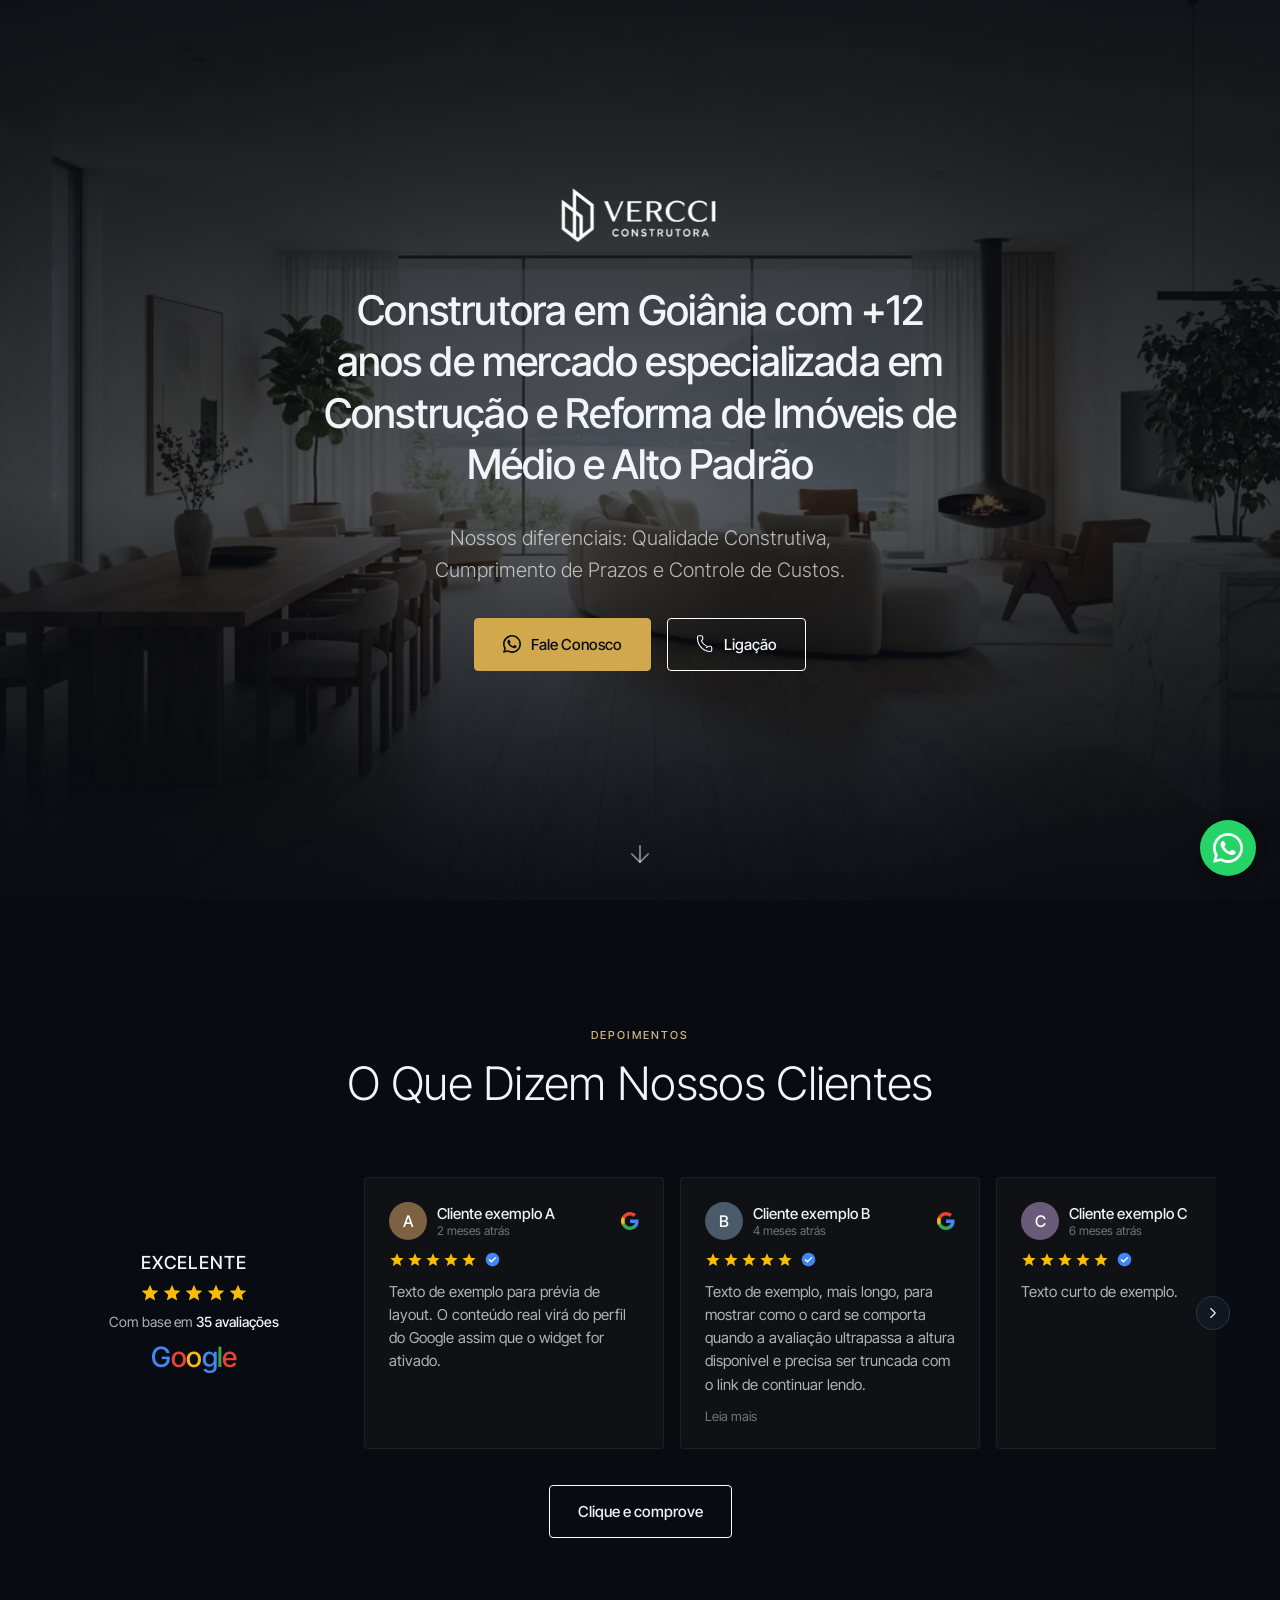
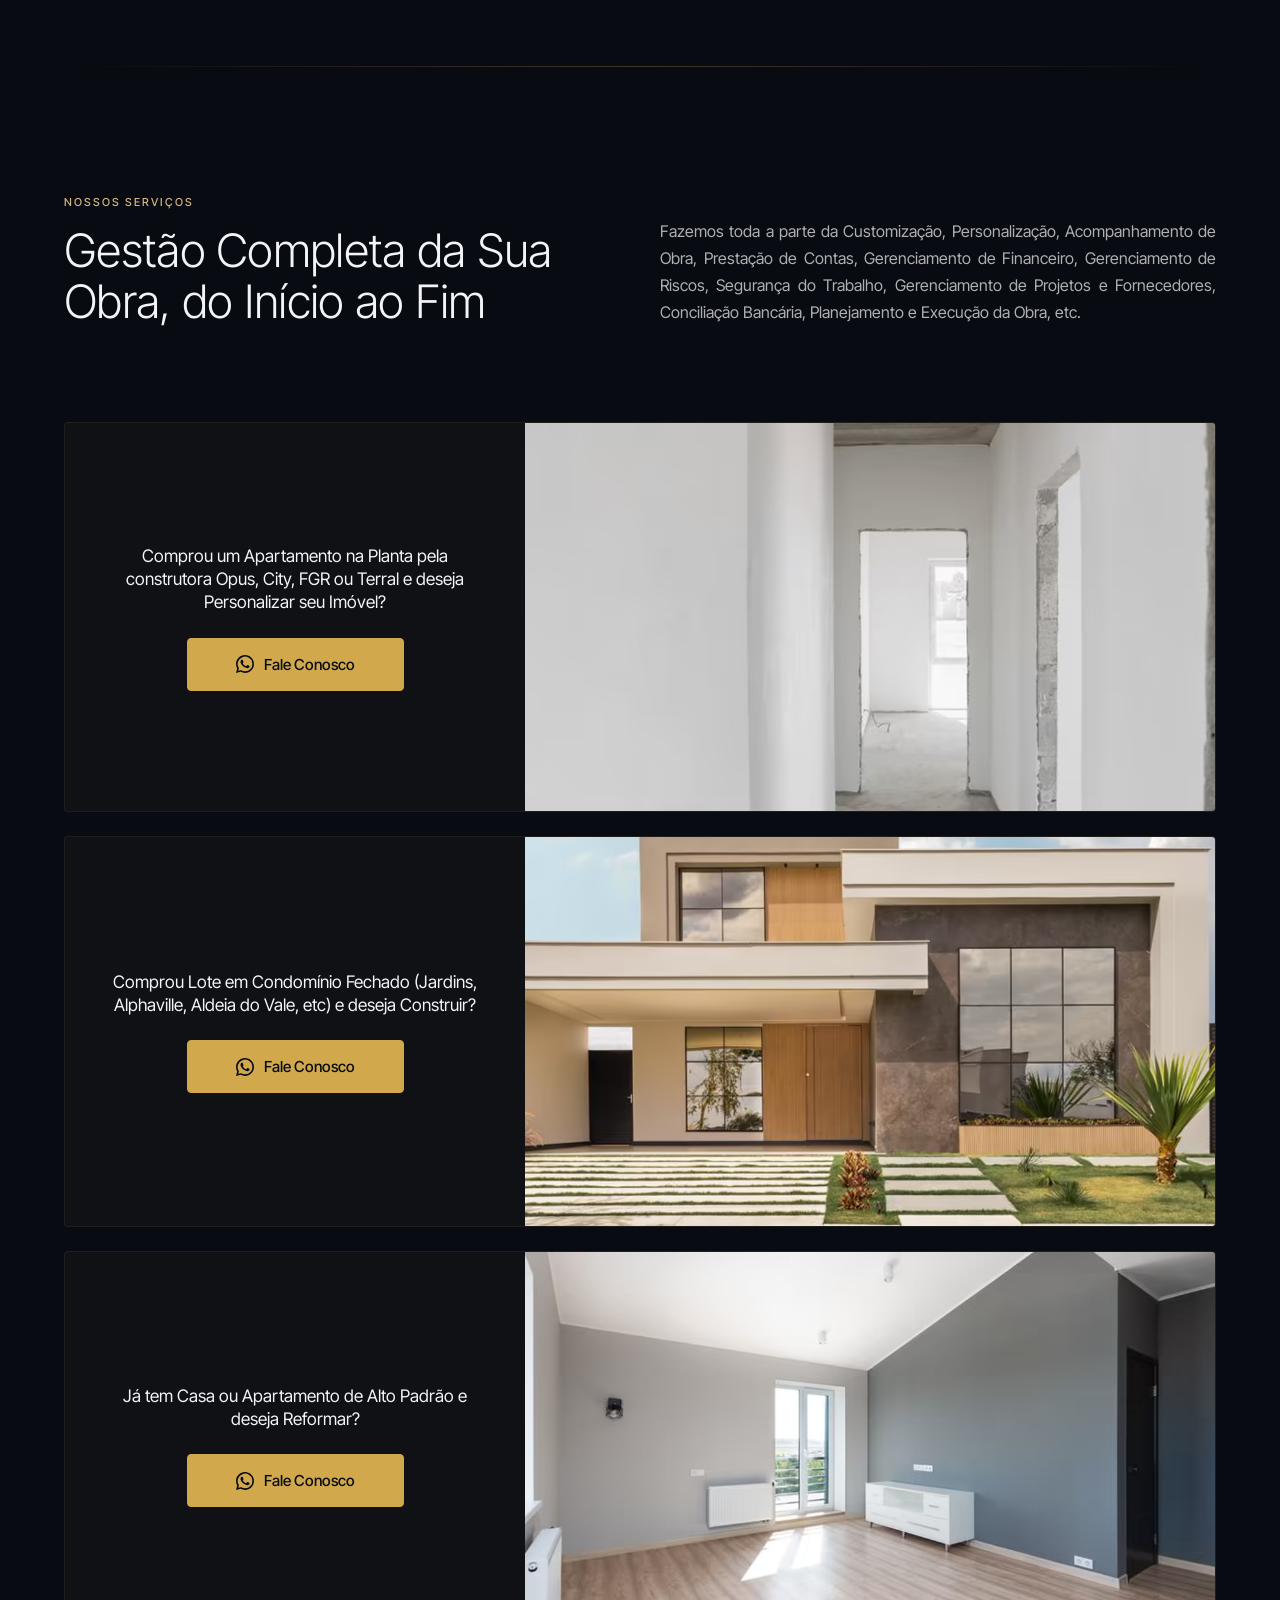
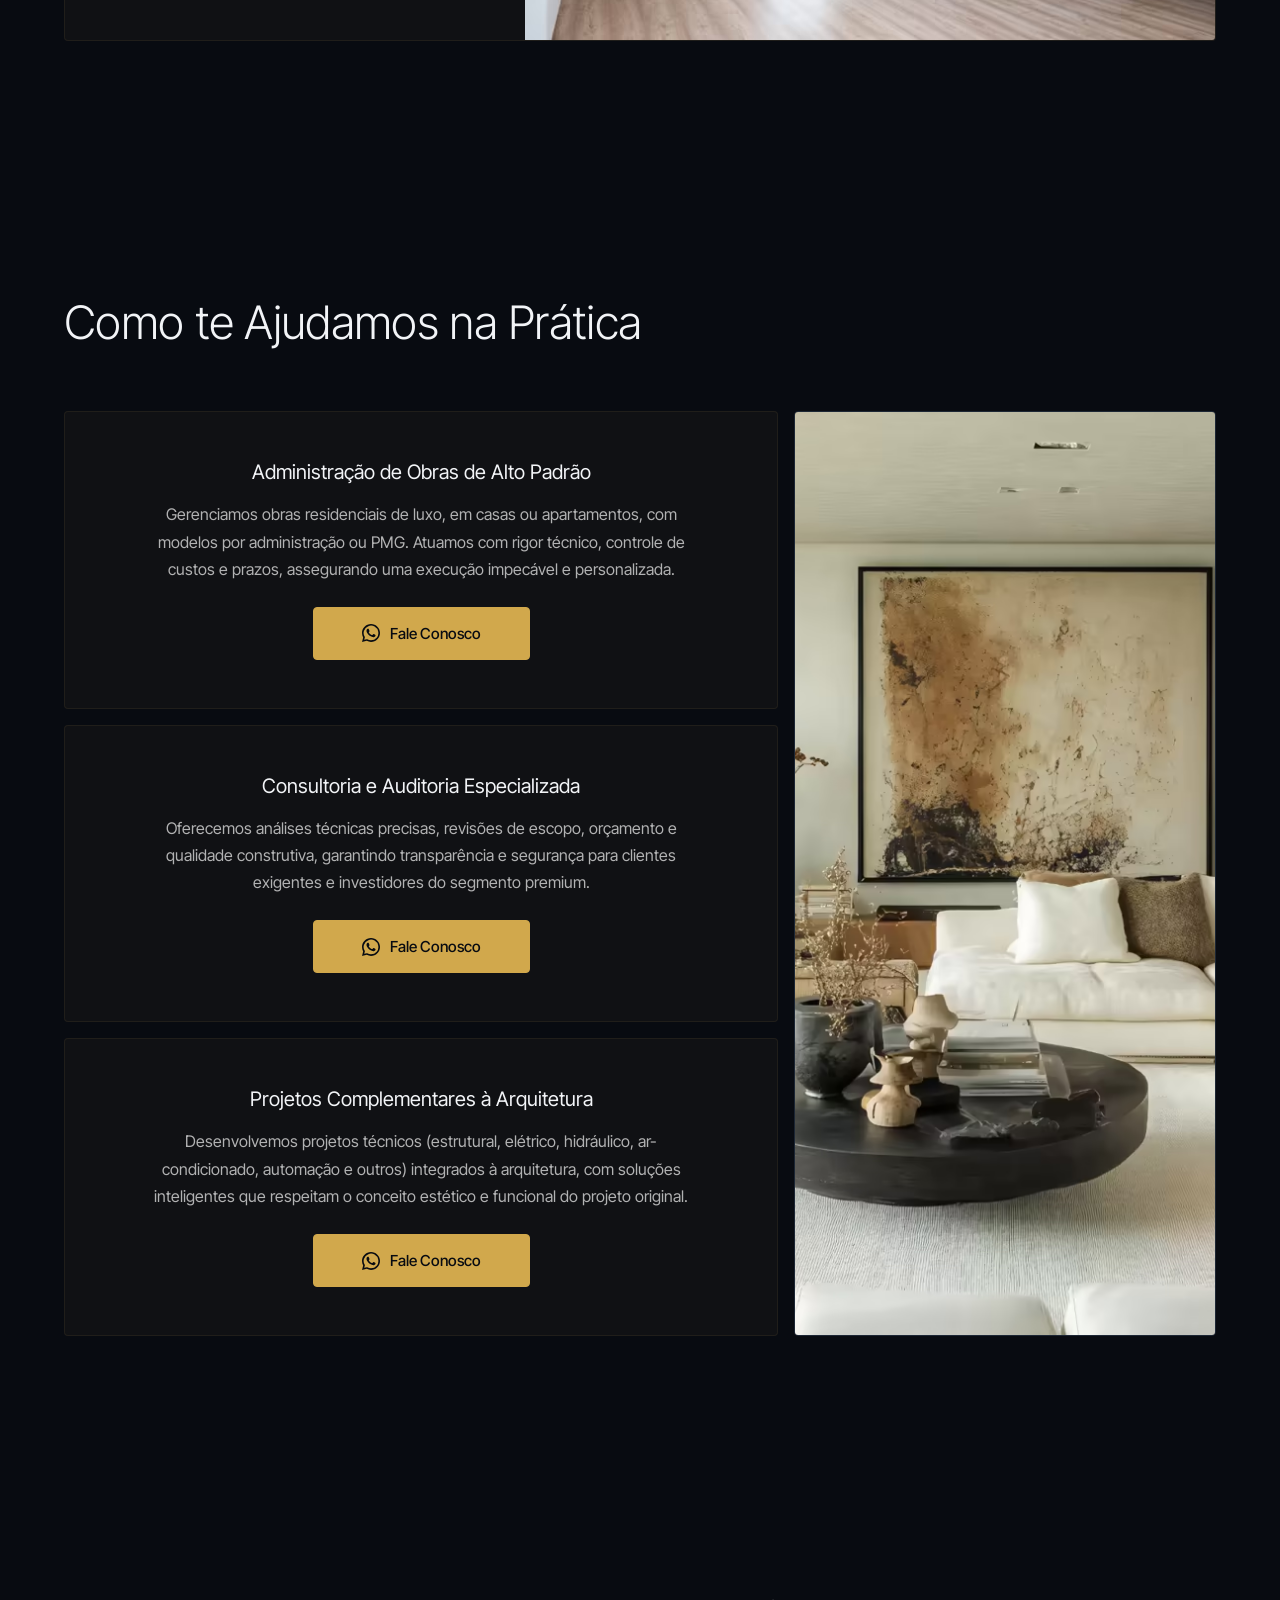
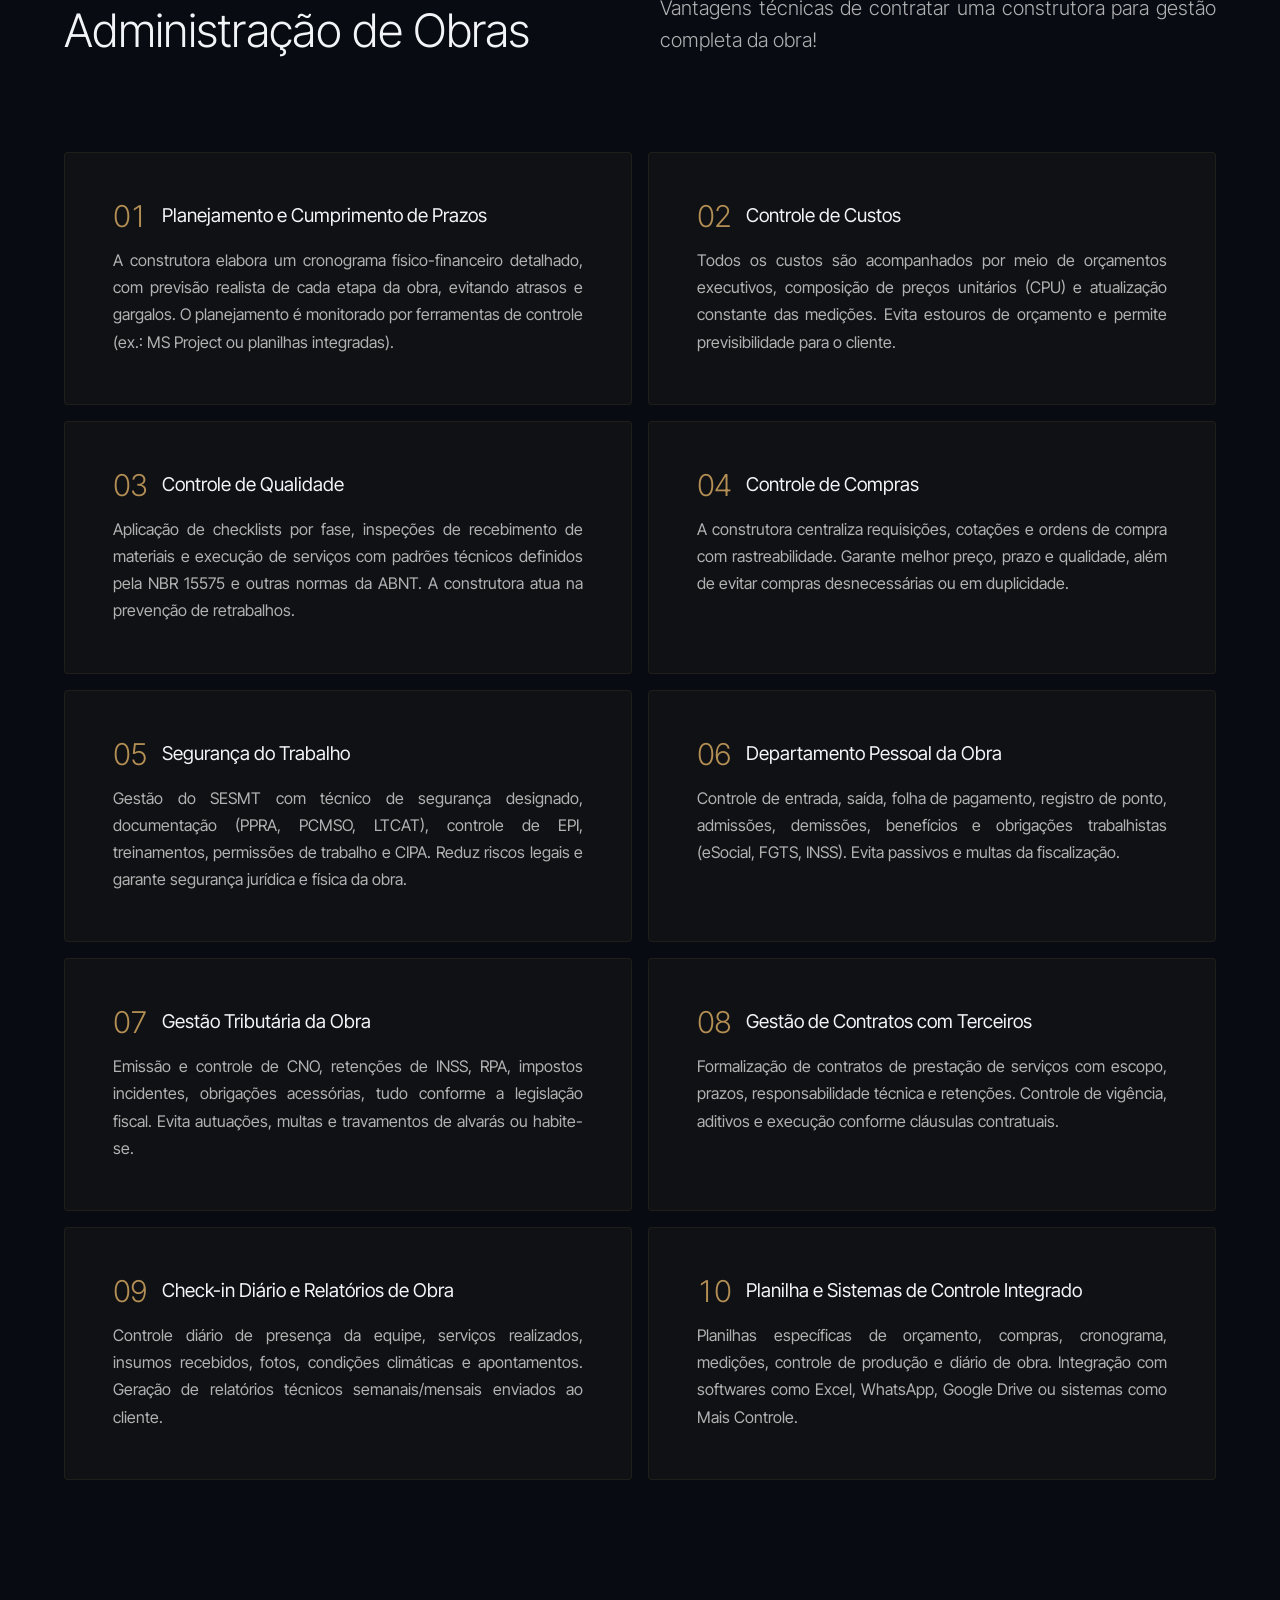
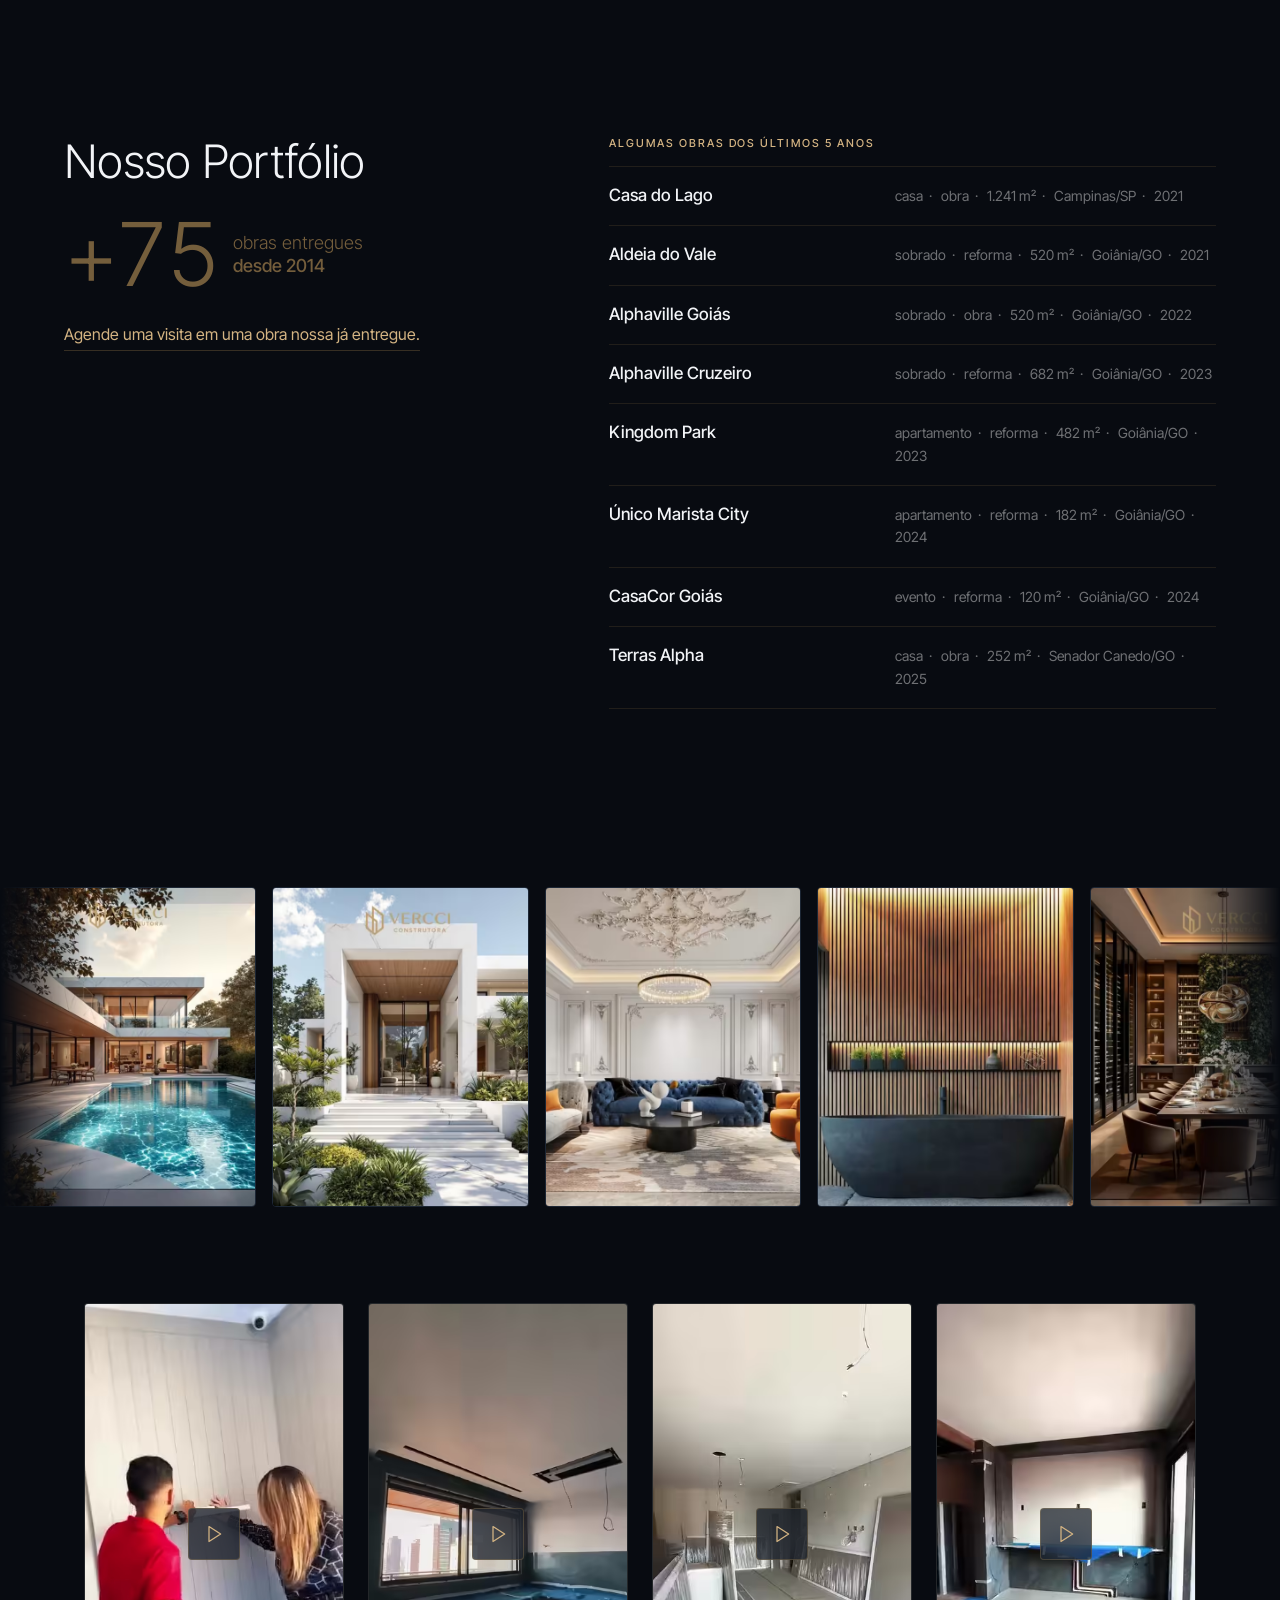
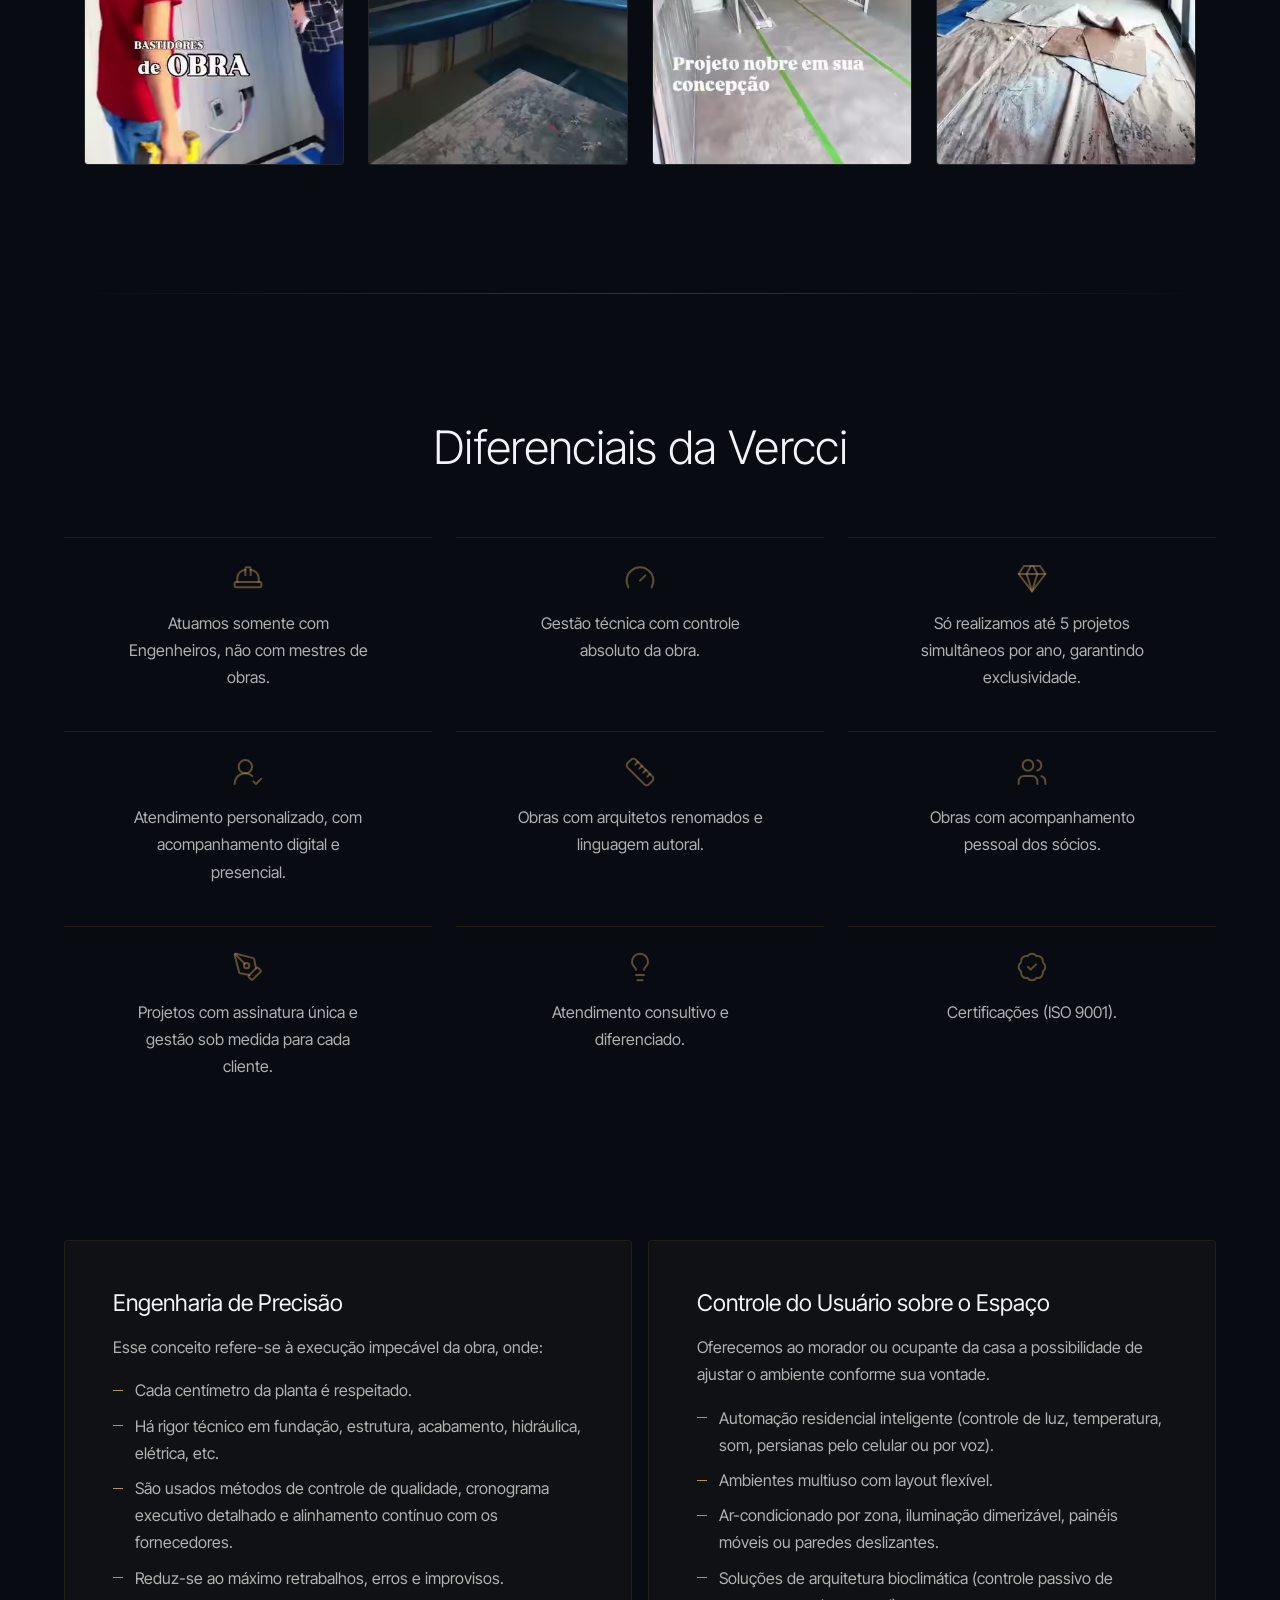
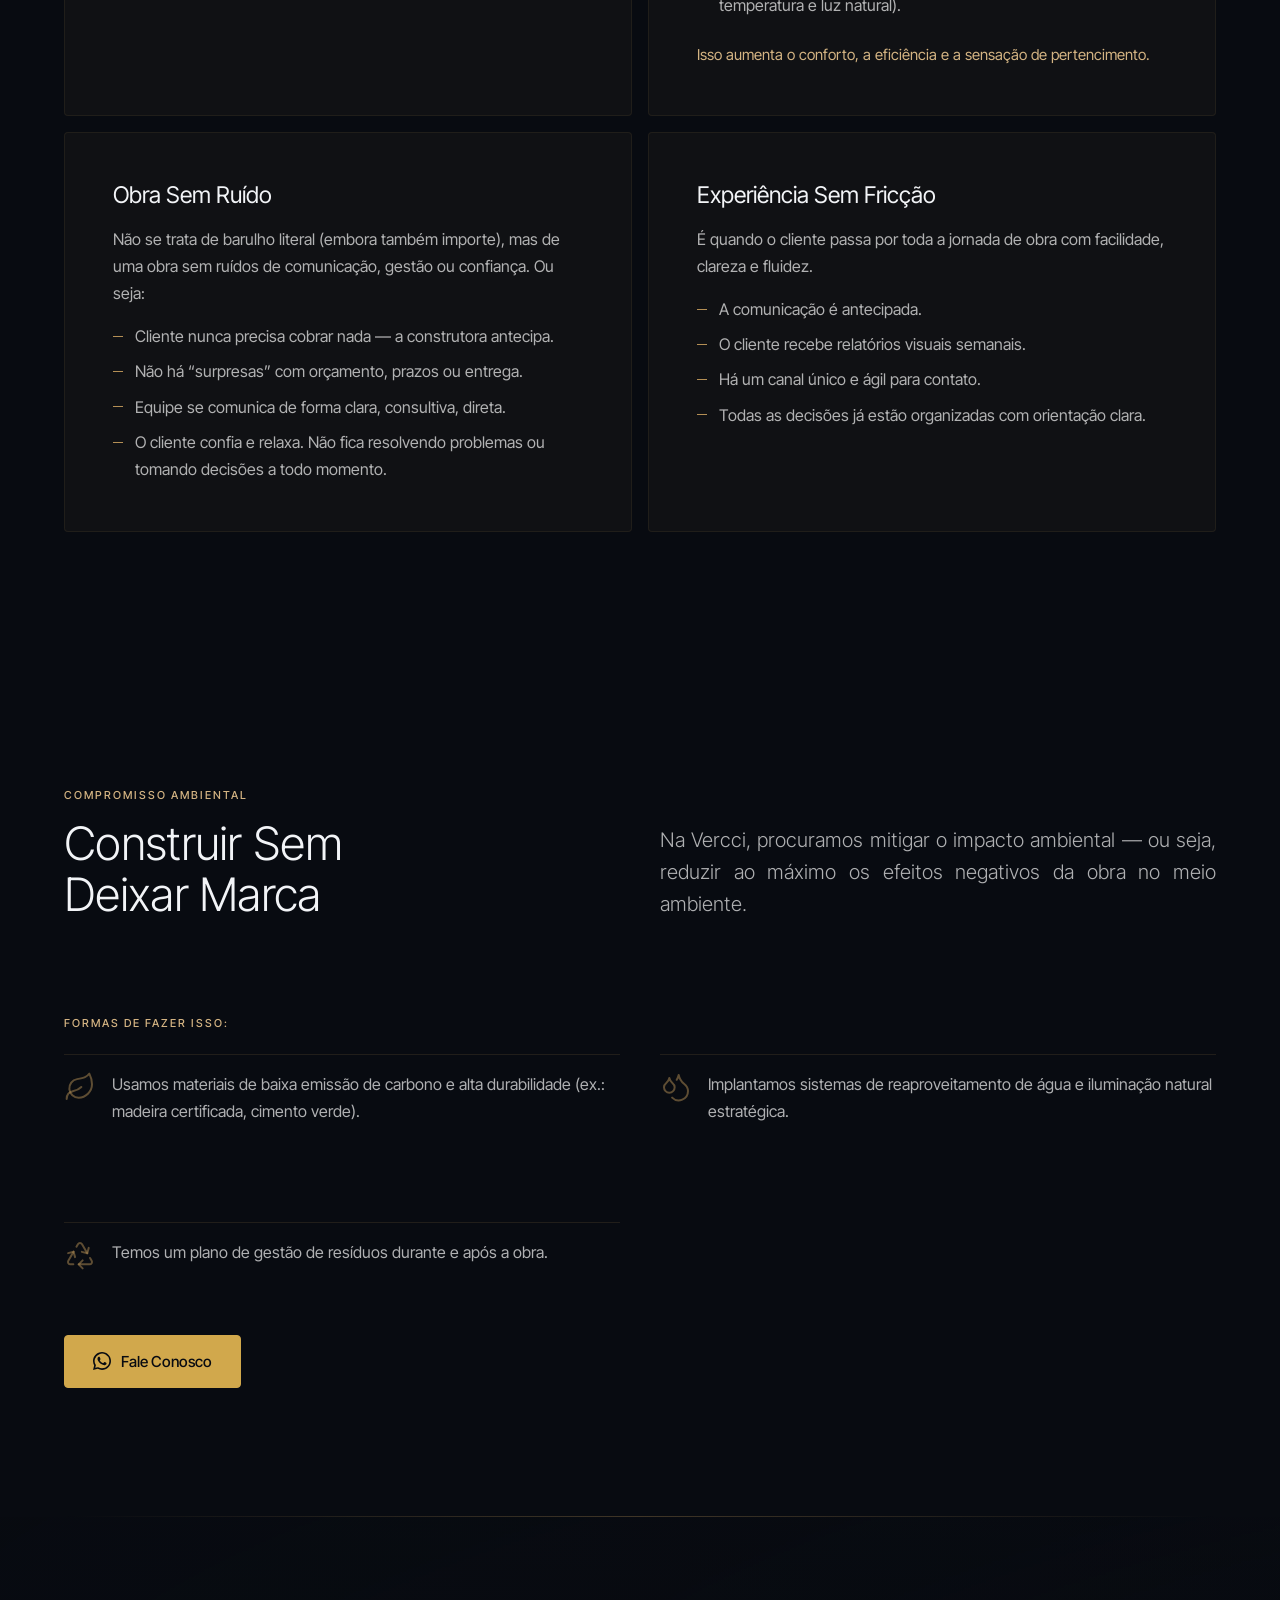
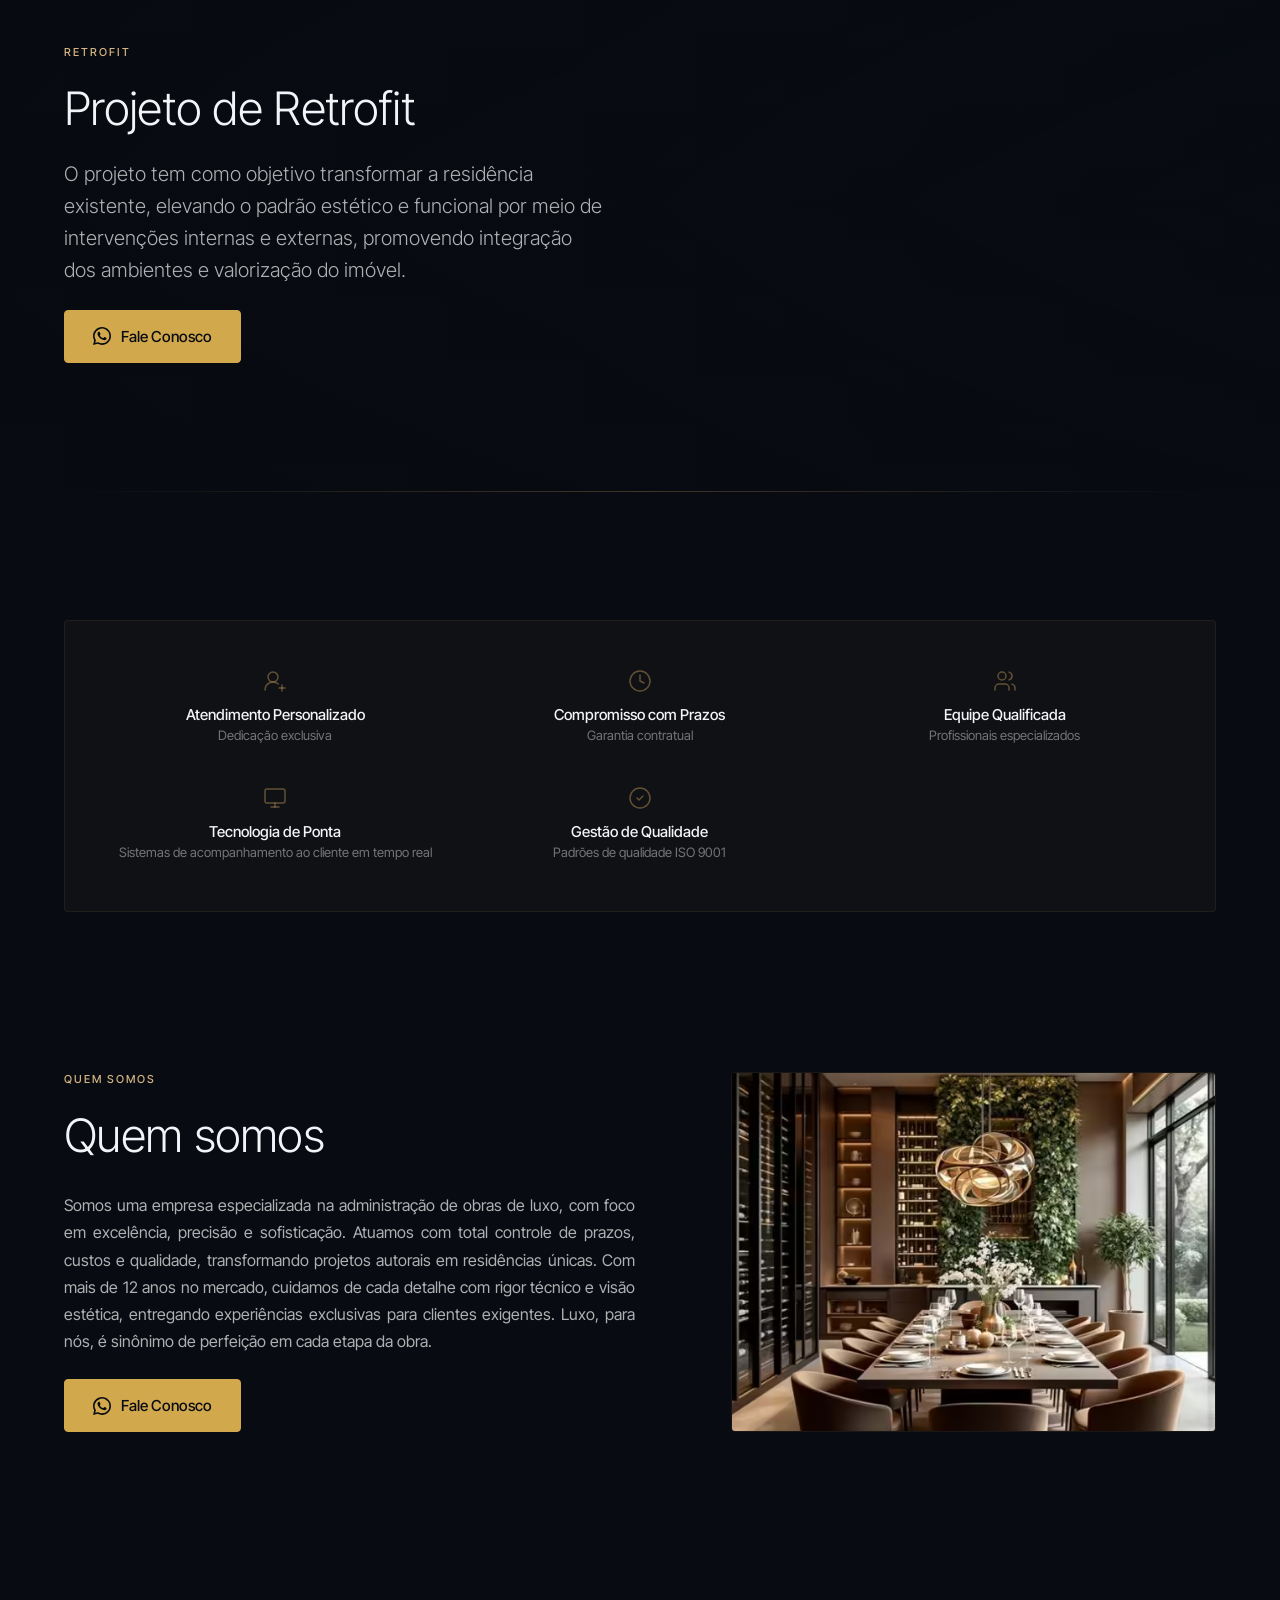
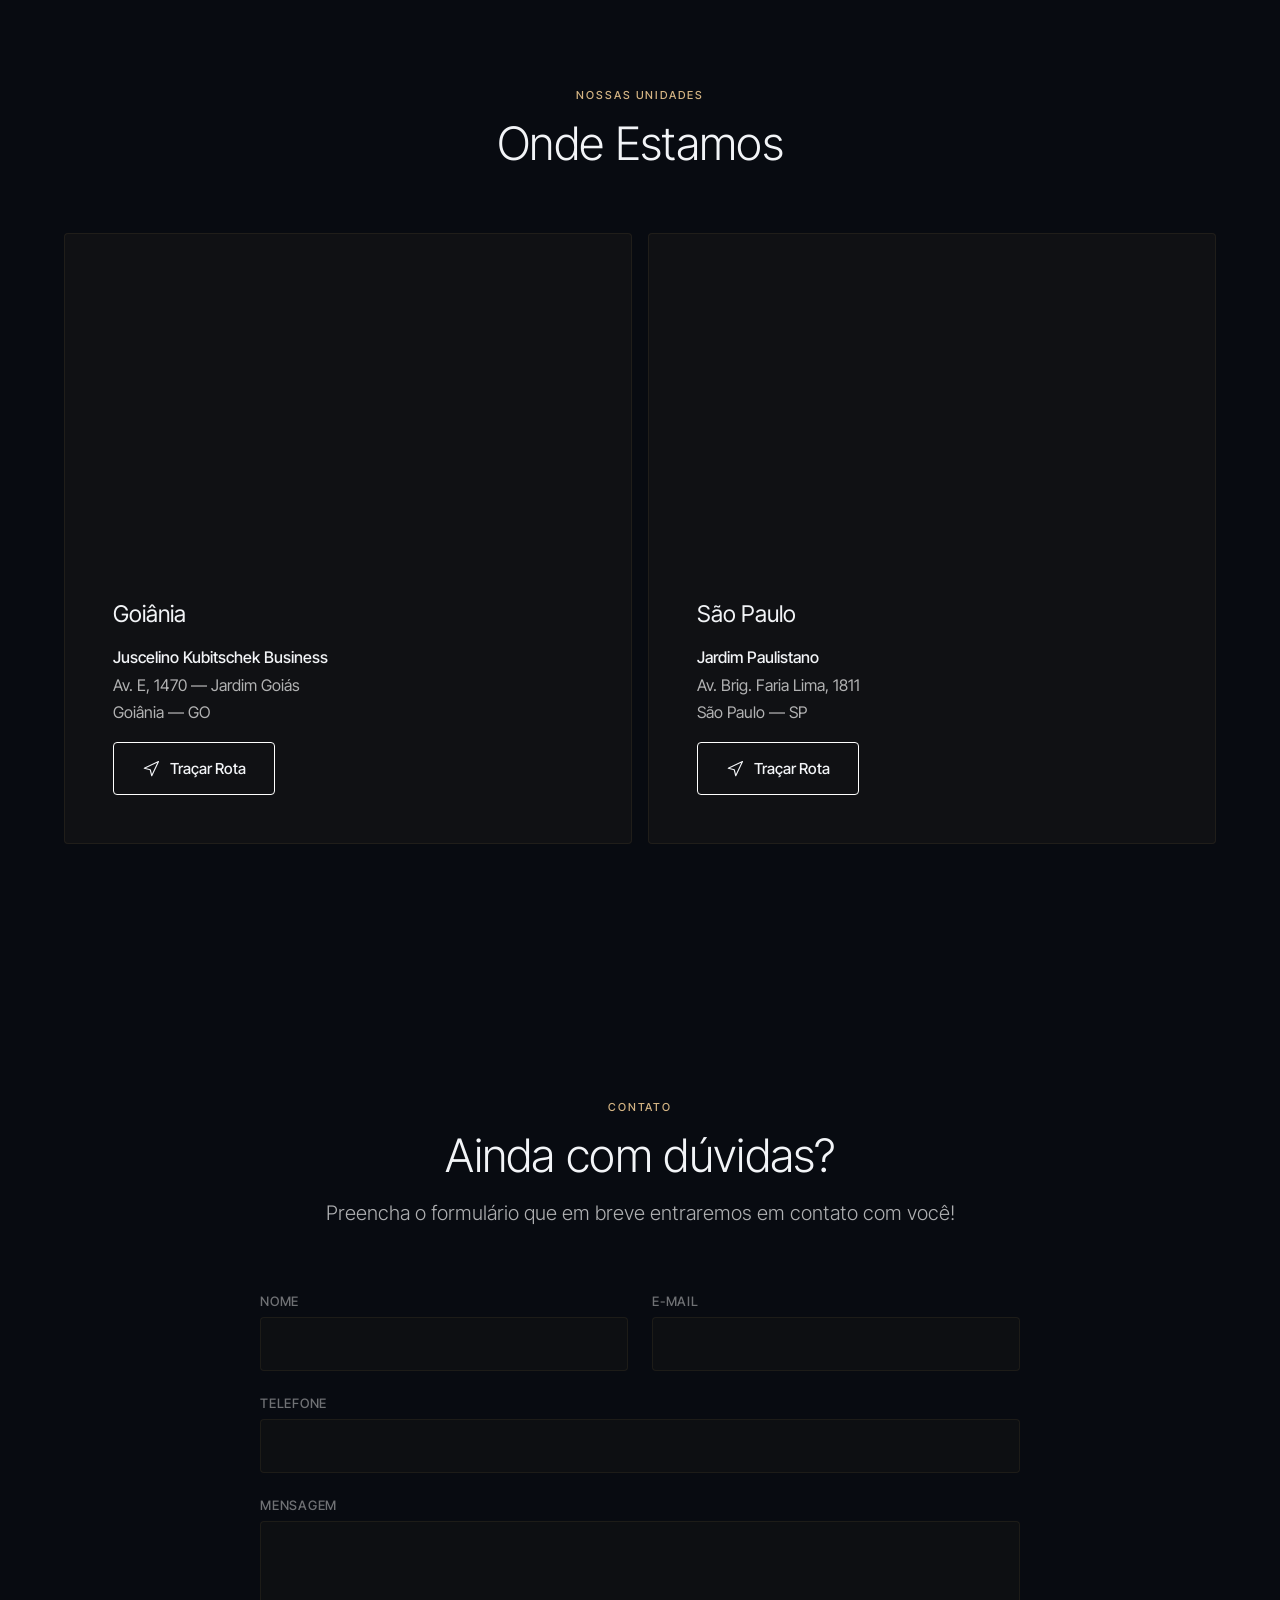
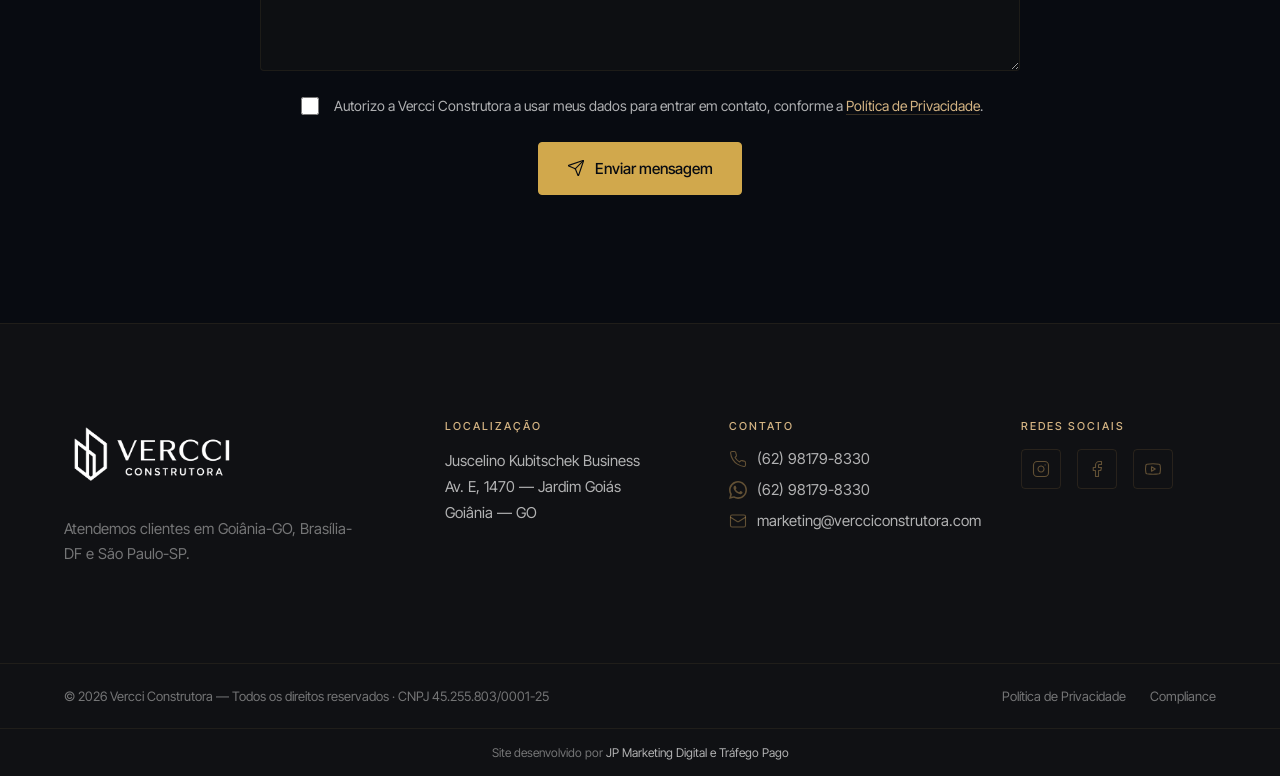
==== commit ddc15650: "Prévia: seções 4 a 12 e página de Política de Privacidade Completa o export com o restante do copy —" ====
--- a/index.html
+++ b/index.html
@@ -11,7 +11,21 @@
 img:is([sizes=auto i],[sizes^="auto," i]){contain-intrinsic-size:3000px 1500px}
 /*# sourceURL=wp-img-auto-sizes-contain-inline-css */
 </style>
-
+<style id="wp-emoji-styles-inline-css">
+
+	img.wp-smiley, img.emoji {
+		display: inline !important;
+		border: none !important;
+		box-shadow: none !important;
+		height: 1em !important;
+		width: 1em !important;
+		margin: 0 0.07em !important;
+		vertical-align: -0.1em !important;
+		background: none !important;
+		padding: 0 !important;
+	}
+/*# sourceURL=wp-emoji-styles-inline-css */
+</style>
 <style id="wp-block-library-inline-css">
 :root{--wp-block-synced-color:#7a00df;--wp-block-synced-color--rgb:122,0,223;--wp-bound-block-color:var(--wp-block-synced-color);--wp-editor-canvas-background:#ddd;--wp-admin-theme-color:#007cba;--wp-admin-theme-color--rgb:0,124,186;--wp-admin-theme-color-darker-10:#006ba1;--wp-admin-theme-color-darker-10--rgb:0,107,160.5;--wp-admin-theme-color-darker-20:#005a87;--wp-admin-theme-color-darker-20--rgb:0,90,135;--wp-admin-border-width-focus:2px}@media (min-resolution:192dpi){:root{--wp-admin-border-width-focus:1.5px}}.wp-element-button{cursor:pointer}:root .has-very-light-gray-background-color{background-color:#eee}:root .has-very-dark-gray-background-color{background-color:#313131}:root .has-very-light-gray-color{color:#eee}:root .has-very-dark-gray-color{color:#313131}:root .has-vivid-green-cyan-to-vivid-cyan-blue-gradient-background{background:linear-gradient(135deg,#00d084,#0693e3)}:root .has-purple-crush-gradient-background{background:linear-gradient(135deg,#34e2e4,#4721fb 50%,#ab1dfe)}:root .has-hazy-dawn-gradient-background{background:linear-gradient(135deg,#faaca8,#dad0ec)}:root .has-subdued-olive-gradient-background{background:linear-gradient(135deg,#fafae1,#67a671)}:root .has-atomic-cream-gradient-background{background:linear-gradient(135deg,#fdd79a,#004a59)}:root .has-nightshade-gradient-background{background:linear-gradient(135deg,#330968,#31cdcf)}:root .has-midnight-gradient-background{background:linear-gradient(135deg,#020381,#2874fc)}:root{--wp--preset--font-size--normal:16px;--wp--preset--font-size--huge:42px}.has-regular-font-size{font-size:1em}.has-larger-font-size{font-size:2.625em}.has-normal-font-size{font-size:var(--wp--preset--font-size--normal)}.has-huge-font-size{font-size:var(--wp--preset--font-size--huge)}:root .has-text-align-center{text-align:center}:root .has-text-align-left{text-align:left}:root .has-text-align-right{text-align:right}.has-fit-text{white-space:nowrap!important}#end-resizable-editor-section{display:none}.aligncenter{clear:both}.items-justified-left{justify-content:flex-start}.items-justified-center{justify-content:center}.items-justified-right{justify-content:flex-end}.items-justified-space-between{justify-content:space-between}.screen-reader-text{word-wrap:normal!important;border:0;clip-path:inset(50%);height:1px;margin:-1px;overflow:hidden;padding:0;position:absolute;width:1px}.screen-reader-text:focus{background-color:#ddd;clip-path:none;color:#444;display:block;font-size:1em;height:auto;left:5px;line-height:normal;padding:15px 23px 14px;text-decoration:none;top:5px;width:auto;z-index:100000}html :where(.has-border-color){border-style:solid}html :where([style*=border-color]){border-style:solid}html :where([style*=border-top-color]){border-top-style:solid}html :where([style*=border-right-color]){border-right-style:solid}html :where([style*=border-bottom-color]){border-bottom-style:solid}html :where([style*=border-left-color]){border-left-style:solid}html :where([style*=border-width]){border-style:solid}html :where([style*=border-top-width]){border-top-style:solid}html :where([style*=border-right-width]){border-right-style:solid}html :where([style*=border-bottom-width]){border-bottom-style:solid}html :where([style*=border-left-width]){border-left-style:solid}html :where(img[class*=wp-image-]){height:auto;max-width:100%}:where(figure){margin:0 0 1em}html :where(.is-position-sticky){--wp-admin--admin-bar--position-offset:var(--wp-admin--admin-bar--height,0px)}@media screen and (max-width:600px){html :where(.is-position-sticky){--wp-admin--admin-bar--position-offset:0px}}
 
@@ -28,16 +42,48 @@
 /*# sourceURL=global-styles-inline-css */
 </style>
 
-<link rel='stylesheet' id='vercci-colors-type-css' href='assets/css/colors_and_type.css?ver=1784670575' media='all' />
-<link rel='stylesheet' id='vercci-styles-css' href='assets/css/styles.css?ver=1784670694' media='all' />
-<link rel="canonical" href="#hero" />
+<link rel='stylesheet' id='vercci-colors-type-css' href='assets/css/colors_and_type.css' media='all' />
+<link rel='stylesheet' id='vercci-styles-css' href='assets/css/styles.css' media='all' />
+<link rel="canonical" href="index.html" />
 </head>
 <body class="home wp-singular page-template-default page page-id-6 wp-theme-vercci">
 <section class="wt-hero" id="hero">
+
+        <div class="wt-hero__bg" id="wt-hero-slideshow" aria-hidden="true">
+                    <img
+                src="assets/images/hero-1.avif"
+                alt=""
+                class="is-active"
+                loading="eager"
+                fetchpriority="high"
+            >
+                    <img
+                src="assets/images/hero-2.avif"
+                alt=""
+                class=""
+                loading="lazy"
+                fetchpriority="auto"
+            >
+                    <img
+                src="assets/images/hero-3.avif"
+                alt=""
+                class=""
+                loading="lazy"
+                fetchpriority="auto"
+            >
+                    <img
+                src="assets/images/hero-4.avif"
+                alt=""
+                class=""
+                loading="lazy"
+                fetchpriority="auto"
+            >
+            </div>
+    <div class="wt-hero__veu" aria-hidden="true"></div>
+
     <div class="wt-container wt-hero__inner">
-
         <div class="wt-hero__content">
-            <a href="#hero" class="wt-hero__logo" data-reveal aria-label="vercci">
+            <a href="index.html" class="wt-hero__logo" data-reveal aria-label="vercci">
                 <img src="assets/images/logo-branca.png" alt="vercci" class="wt-hero__logo-img" width="300" height="121">            </a>
 
             <h1 class="wt-hero__title" data-reveal>Construtora em Goiânia com +12 anos de mercado especializada em Construção e Reforma de Imóveis de Médio e Alto Padrão</h1>
@@ -55,45 +101,9 @@
                 </a>
             </div>
         </div>
-
-        <div class="wt-hero__media" data-reveal>
-            <div class="wt-hero__slideshow" id="wt-hero-slideshow">
-                                    <img
-                        src="assets/images/hero-1.avif"
-                        alt="Obra Vercci Construtora"
-                        class="is-active"
-                        loading="eager"
-                    >
-                                    <img
-                        src="assets/images/hero-2.avif"
-                        alt="Obra Vercci Construtora"
-                        class=""
-                        loading="lazy"
-                    >
-                                    <img
-                        src="assets/images/hero-3.avif"
-                        alt="Obra Vercci Construtora"
-                        class=""
-                        loading="lazy"
-                    >
-                                    <img
-                        src="assets/images/hero-4.avif"
-                        alt="Obra Vercci Construtora"
-                        class=""
-                        loading="lazy"
-                    >
-                            </div>
-
-            <div class="wt-hero__stat">
-                <span class="wt-hero__stat-number">+12</span>
-                <span class="wt-hero__stat-caption">anos de mercado</span>
-            </div>
-        </div>
-
-    </div>
-
-    <a href="#depoimentos" class="wt-hero__scroll" data-scroll-to>
-        <span>Saiba mais</span>
+    </div>
+
+    <a href="#depoimentos" class="wt-hero__scroll" data-scroll-to aria-label="Ir para a próxima seção">
         <svg viewBox="0 0 24 24" fill="none" stroke="currentColor" stroke-width="1.5" stroke-linecap="round" stroke-linejoin="round" aria-hidden="true">
             <path d="M12 5v14"/><path d="m19 12-7 7-7-7"/>
         </svg>
@@ -113,7 +123,7 @@
         slides[current].classList.remove('is-active');
         current = (current + 1) % slides.length;
         slides[current].classList.add('is-active');
-    }, 2000);
+    }, 3000);
 })();
 </script>
 <section class="wt-section wt-depoimentos" id="depoimentos">
@@ -393,7 +403,7 @@
                         <span class="wt-item-card__n">01</span>
                         <span>Planejamento e Cumprimento de Prazos</span>
                     </h3>
-                    <p class="wt-body wt-item-card__desc">A construtora elabora um cronograma físico-financeiro detalhado, com previsão realista de cada etapa da obra, evitando atrasos e gargalos. O planejamento é monitorado por ferramentas de controle (ex: MS Project ou planilhas integradas).</p>
+                    <p class="wt-body wt-item-card__desc">A construtora elabora um cronograma físico-financeiro detalhado, com previsão realista de cada etapa da obra, evitando atrasos e gargalos. O planejamento é monitorado por ferramentas de controle (ex.: MS Project ou planilhas integradas).</p>
                 </div>
                             <div class="wt-card wt-item-card" data-reveal>
                     <h3 class="wt-item-card__title">
@@ -462,6 +472,884 @@
 
     </div>
 </section>
+<section class="wt-section wt-portfolio" id="portfolio">
+    <div class="wt-container">
+
+        <div class="wt-portfolio__head">
+
+            <div class="wt-portfolio__marca">
+                <h2 data-reveal>Nosso Portfólio</h2>
+
+                <div class="wt-portfolio__numero" data-reveal>
+                    <span class="wt-portfolio__numero-valor">+75</span>
+                    <span class="wt-portfolio__numero-txt">
+                        obras entregues                        <strong>desde 2014</strong>
+                    </span>
+                </div>
+
+                <a href="https://wa.me/5562981798330?text=Ol%C3%A1%2C%20Vercci%20Construtora%21%20Gostaria%20de%20agendar%20uma%20visita%20em%20uma%20obra%20j%C3%A1%20entregue." class="wt-portfolio__convite" data-reveal target="_blank" rel="noopener noreferrer">
+                    Agende uma visita em uma obra nossa já entregue.                </a>
+            </div>
+
+            <div class="wt-portfolio__lista">
+                <span class="wt-label wt-portfolio__nota" data-reveal>Algumas obras dos últimos 5 anos</span>
+
+                <ul class="wt-portfolio__obras">
+                                            <li class="wt-obra" data-reveal>
+                            <span class="wt-obra__nome">Casa do Lago</span>
+                            <span class="wt-obra__ficha">
+                                                                    <span>casa</span><span class="wt-obra__sep" aria-hidden="true">·</span>                                                                    <span>obra</span><span class="wt-obra__sep" aria-hidden="true">·</span>                                                                    <span>1.241 m²</span><span class="wt-obra__sep" aria-hidden="true">·</span>                                                                    <span>Campinas/SP</span><span class="wt-obra__sep" aria-hidden="true">·</span>                                                                    <span>2021</span>                                                            </span>
+                        </li>
+                                            <li class="wt-obra" data-reveal>
+                            <span class="wt-obra__nome">Aldeia do Vale</span>
+                            <span class="wt-obra__ficha">
+                                                                    <span>sobrado</span><span class="wt-obra__sep" aria-hidden="true">·</span>                                                                    <span>reforma</span><span class="wt-obra__sep" aria-hidden="true">·</span>                                                                    <span>520 m²</span><span class="wt-obra__sep" aria-hidden="true">·</span>                                                                    <span>Goiânia/GO</span><span class="wt-obra__sep" aria-hidden="true">·</span>                                                                    <span>2021</span>                                                            </span>
+                        </li>
+                                            <li class="wt-obra" data-reveal>
+                            <span class="wt-obra__nome">Alphaville Goiás</span>
+                            <span class="wt-obra__ficha">
+                                                                    <span>sobrado</span><span class="wt-obra__sep" aria-hidden="true">·</span>                                                                    <span>obra</span><span class="wt-obra__sep" aria-hidden="true">·</span>                                                                    <span>520 m²</span><span class="wt-obra__sep" aria-hidden="true">·</span>                                                                    <span>Goiânia/GO</span><span class="wt-obra__sep" aria-hidden="true">·</span>                                                                    <span>2022</span>                                                            </span>
+                        </li>
+                                            <li class="wt-obra" data-reveal>
+                            <span class="wt-obra__nome">Alphaville Cruzeiro</span>
+                            <span class="wt-obra__ficha">
+                                                                    <span>sobrado</span><span class="wt-obra__sep" aria-hidden="true">·</span>                                                                    <span>reforma</span><span class="wt-obra__sep" aria-hidden="true">·</span>                                                                    <span>682 m²</span><span class="wt-obra__sep" aria-hidden="true">·</span>                                                                    <span>Goiânia/GO</span><span class="wt-obra__sep" aria-hidden="true">·</span>                                                                    <span>2023</span>                                                            </span>
+                        </li>
+                                            <li class="wt-obra" data-reveal>
+                            <span class="wt-obra__nome">Kingdom Park</span>
+                            <span class="wt-obra__ficha">
+                                                                    <span>apartamento</span><span class="wt-obra__sep" aria-hidden="true">·</span>                                                                    <span>reforma</span><span class="wt-obra__sep" aria-hidden="true">·</span>                                                                    <span>482 m²</span><span class="wt-obra__sep" aria-hidden="true">·</span>                                                                    <span>Goiânia/GO</span><span class="wt-obra__sep" aria-hidden="true">·</span>                                                                    <span>2023</span>                                                            </span>
+                        </li>
+                                            <li class="wt-obra" data-reveal>
+                            <span class="wt-obra__nome">Único Marista City</span>
+                            <span class="wt-obra__ficha">
+                                                                    <span>apartamento</span><span class="wt-obra__sep" aria-hidden="true">·</span>                                                                    <span>reforma</span><span class="wt-obra__sep" aria-hidden="true">·</span>                                                                    <span>182 m²</span><span class="wt-obra__sep" aria-hidden="true">·</span>                                                                    <span>Goiânia/GO</span><span class="wt-obra__sep" aria-hidden="true">·</span>                                                                    <span>2024</span>                                                            </span>
+                        </li>
+                                            <li class="wt-obra" data-reveal>
+                            <span class="wt-obra__nome">CasaCor Goiás</span>
+                            <span class="wt-obra__ficha">
+                                                                    <span>evento</span><span class="wt-obra__sep" aria-hidden="true">·</span>                                                                    <span>reforma</span><span class="wt-obra__sep" aria-hidden="true">·</span>                                                                    <span>120 m²</span><span class="wt-obra__sep" aria-hidden="true">·</span>                                                                    <span>Goiânia/GO</span><span class="wt-obra__sep" aria-hidden="true">·</span>                                                                    <span>2024</span>                                                            </span>
+                        </li>
+                                            <li class="wt-obra" data-reveal>
+                            <span class="wt-obra__nome">Terras Alpha</span>
+                            <span class="wt-obra__ficha">
+                                                                    <span>casa</span><span class="wt-obra__sep" aria-hidden="true">·</span>                                                                    <span>obra</span><span class="wt-obra__sep" aria-hidden="true">·</span>                                                                    <span>252 m²</span><span class="wt-obra__sep" aria-hidden="true">·</span>                                                                    <span>Senador Canedo/GO</span><span class="wt-obra__sep" aria-hidden="true">·</span>                                                                    <span>2025</span>                                                            </span>
+                        </li>
+                                            <li class="wt-obra" data-reveal>
+                            <span class="wt-obra__nome">Jardim Monet</span>
+                            <span class="wt-obra__ficha">
+                                                                    <span>apartamento</span><span class="wt-obra__sep" aria-hidden="true">·</span>                                                                    <span>reforma</span><span class="wt-obra__sep" aria-hidden="true">·</span>                                                                    <span>565 m²</span><span class="wt-obra__sep" aria-hidden="true">·</span>                                                                    <span>Goiânia/GO</span><span class="wt-obra__sep" aria-hidden="true">·</span>                                                                    <span>2025</span>                                                            </span>
+                        </li>
+                                    </ul>
+            </div>
+
+        </div>
+    </div>
+
+        <div class="wt-marquee" role="region" aria-label="Fotos de obras entregues">
+        <div class="wt-marquee__track">
+                                                <figure class="wt-marquee__item">
+                        <img src="assets/images/portfolio-1.avif"
+                             alt="Obra entregue pela Vercci Construtora"
+                             width="576" height="720" loading="lazy"
+                             >
+                    </figure>
+                                    <figure class="wt-marquee__item">
+                        <img src="assets/images/portfolio-2.avif"
+                             alt="Obra entregue pela Vercci Construtora"
+                             width="576" height="720" loading="lazy"
+                             >
+                    </figure>
+                                    <figure class="wt-marquee__item">
+                        <img src="assets/images/portfolio-3.avif"
+                             alt="Obra entregue pela Vercci Construtora"
+                             width="576" height="720" loading="lazy"
+                             >
+                    </figure>
+                                    <figure class="wt-marquee__item">
+                        <img src="assets/images/portfolio-4.avif"
+                             alt="Obra entregue pela Vercci Construtora"
+                             width="576" height="720" loading="lazy"
+                             >
+                    </figure>
+                                    <figure class="wt-marquee__item">
+                        <img src="assets/images/portfolio-5.avif"
+                             alt="Obra entregue pela Vercci Construtora"
+                             width="576" height="720" loading="lazy"
+                             >
+                    </figure>
+                                    <figure class="wt-marquee__item">
+                        <img src="assets/images/portfolio-6.avif"
+                             alt="Obra entregue pela Vercci Construtora"
+                             width="576" height="720" loading="lazy"
+                             >
+                    </figure>
+                                    <figure class="wt-marquee__item">
+                        <img src="assets/images/portfolio-7.avif"
+                             alt="Obra entregue pela Vercci Construtora"
+                             width="576" height="720" loading="lazy"
+                             >
+                    </figure>
+                                    <figure class="wt-marquee__item">
+                        <img src="assets/images/portfolio-8.avif"
+                             alt="Obra entregue pela Vercci Construtora"
+                             width="576" height="720" loading="lazy"
+                             >
+                    </figure>
+                                    <figure class="wt-marquee__item">
+                        <img src="assets/images/portfolio-9.avif"
+                             alt="Obra entregue pela Vercci Construtora"
+                             width="576" height="720" loading="lazy"
+                             >
+                    </figure>
+                                    <figure class="wt-marquee__item">
+                        <img src="assets/images/portfolio-10.avif"
+                             alt="Obra entregue pela Vercci Construtora"
+                             width="576" height="720" loading="lazy"
+                             >
+                    </figure>
+                                    <figure class="wt-marquee__item">
+                        <img src="assets/images/portfolio-11.avif"
+                             alt="Obra entregue pela Vercci Construtora"
+                             width="576" height="720" loading="lazy"
+                             >
+                    </figure>
+                                    <figure class="wt-marquee__item">
+                        <img src="assets/images/portfolio-12.avif"
+                             alt="Obra entregue pela Vercci Construtora"
+                             width="576" height="720" loading="lazy"
+                             >
+                    </figure>
+                                    <figure class="wt-marquee__item">
+                        <img src="assets/images/portfolio-13.avif"
+                             alt="Obra entregue pela Vercci Construtora"
+                             width="576" height="720" loading="lazy"
+                             >
+                    </figure>
+                                    <figure class="wt-marquee__item">
+                        <img src="assets/images/portfolio-14.avif"
+                             alt="Obra entregue pela Vercci Construtora"
+                             width="576" height="720" loading="lazy"
+                             >
+                    </figure>
+                                    <figure class="wt-marquee__item">
+                        <img src="assets/images/portfolio-15.avif"
+                             alt="Obra entregue pela Vercci Construtora"
+                             width="576" height="720" loading="lazy"
+                             >
+                    </figure>
+                                    <figure class="wt-marquee__item">
+                        <img src="assets/images/portfolio-16.avif"
+                             alt="Obra entregue pela Vercci Construtora"
+                             width="576" height="720" loading="lazy"
+                             >
+                    </figure>
+                                    <figure class="wt-marquee__item">
+                        <img src="assets/images/portfolio-17.avif"
+                             alt="Obra entregue pela Vercci Construtora"
+                             width="576" height="720" loading="lazy"
+                             >
+                    </figure>
+                                    <figure class="wt-marquee__item">
+                        <img src="assets/images/portfolio-18.avif"
+                             alt="Obra entregue pela Vercci Construtora"
+                             width="576" height="720" loading="lazy"
+                             >
+                    </figure>
+                                    <figure class="wt-marquee__item">
+                        <img src="assets/images/portfolio-19.avif"
+                             alt="Obra entregue pela Vercci Construtora"
+                             width="576" height="720" loading="lazy"
+                             >
+                    </figure>
+                                    <figure class="wt-marquee__item">
+                        <img src="assets/images/portfolio-20.avif"
+                             alt="Obra entregue pela Vercci Construtora"
+                             width="576" height="720" loading="lazy"
+                             >
+                    </figure>
+                                    <figure class="wt-marquee__item">
+                        <img src="assets/images/portfolio-21.avif"
+                             alt="Obra entregue pela Vercci Construtora"
+                             width="576" height="720" loading="lazy"
+                             >
+                    </figure>
+                                    <figure class="wt-marquee__item">
+                        <img src="assets/images/portfolio-22.avif"
+                             alt="Obra entregue pela Vercci Construtora"
+                             width="576" height="720" loading="lazy"
+                             >
+                    </figure>
+                                                                <figure class="wt-marquee__item">
+                        <img src="assets/images/portfolio-1.avif"
+                             alt=""
+                             width="576" height="720" loading="lazy"
+                             aria-hidden="true">
+                    </figure>
+                                    <figure class="wt-marquee__item">
+                        <img src="assets/images/portfolio-2.avif"
+                             alt=""
+                             width="576" height="720" loading="lazy"
+                             aria-hidden="true">
+                    </figure>
+                                    <figure class="wt-marquee__item">
+                        <img src="assets/images/portfolio-3.avif"
+                             alt=""
+                             width="576" height="720" loading="lazy"
+                             aria-hidden="true">
+                    </figure>
+                                    <figure class="wt-marquee__item">
+                        <img src="assets/images/portfolio-4.avif"
+                             alt=""
+                             width="576" height="720" loading="lazy"
+                             aria-hidden="true">
+                    </figure>
+                                    <figure class="wt-marquee__item">
+                        <img src="assets/images/portfolio-5.avif"
+                             alt=""
+                             width="576" height="720" loading="lazy"
+                             aria-hidden="true">
+                    </figure>
+                                    <figure class="wt-marquee__item">
+                        <img src="assets/images/portfolio-6.avif"
+                             alt=""
+                             width="576" height="720" loading="lazy"
+                             aria-hidden="true">
+                    </figure>
+                                    <figure class="wt-marquee__item">
+                        <img src="assets/images/portfolio-7.avif"
+                             alt=""
+                             width="576" height="720" loading="lazy"
+                             aria-hidden="true">
+                    </figure>
+                                    <figure class="wt-marquee__item">
+                        <img src="assets/images/portfolio-8.avif"
+                             alt=""
+                             width="576" height="720" loading="lazy"
+                             aria-hidden="true">
+                    </figure>
+                                    <figure class="wt-marquee__item">
+                        <img src="assets/images/portfolio-9.avif"
+                             alt=""
+                             width="576" height="720" loading="lazy"
+                             aria-hidden="true">
+                    </figure>
+                                    <figure class="wt-marquee__item">
+                        <img src="assets/images/portfolio-10.avif"
+                             alt=""
+                             width="576" height="720" loading="lazy"
+                             aria-hidden="true">
+                    </figure>
+                                    <figure class="wt-marquee__item">
+                        <img src="assets/images/portfolio-11.avif"
+                             alt=""
+                             width="576" height="720" loading="lazy"
+                             aria-hidden="true">
+                    </figure>
+                                    <figure class="wt-marquee__item">
+                        <img src="assets/images/portfolio-12.avif"
+                             alt=""
+                             width="576" height="720" loading="lazy"
+                             aria-hidden="true">
+                    </figure>
+                                    <figure class="wt-marquee__item">
+                        <img src="assets/images/portfolio-13.avif"
+                             alt=""
+                             width="576" height="720" loading="lazy"
+                             aria-hidden="true">
+                    </figure>
+                                    <figure class="wt-marquee__item">
+                        <img src="assets/images/portfolio-14.avif"
+                             alt=""
+                             width="576" height="720" loading="lazy"
+                             aria-hidden="true">
+                    </figure>
+                                    <figure class="wt-marquee__item">
+                        <img src="assets/images/portfolio-15.avif"
+                             alt=""
+                             width="576" height="720" loading="lazy"
+                             aria-hidden="true">
+                    </figure>
+                                    <figure class="wt-marquee__item">
+                        <img src="assets/images/portfolio-16.avif"
+                             alt=""
+                             width="576" height="720" loading="lazy"
+                             aria-hidden="true">
+                    </figure>
+                                    <figure class="wt-marquee__item">
+                        <img src="assets/images/portfolio-17.avif"
+                             alt=""
+                             width="576" height="720" loading="lazy"
+                             aria-hidden="true">
+                    </figure>
+                                    <figure class="wt-marquee__item">
+                        <img src="assets/images/portfolio-18.avif"
+                             alt=""
+                             width="576" height="720" loading="lazy"
+                             aria-hidden="true">
+                    </figure>
+                                    <figure class="wt-marquee__item">
+                        <img src="assets/images/portfolio-19.avif"
+                             alt=""
+                             width="576" height="720" loading="lazy"
+                             aria-hidden="true">
+                    </figure>
+                                    <figure class="wt-marquee__item">
+                        <img src="assets/images/portfolio-20.avif"
+                             alt=""
+                             width="576" height="720" loading="lazy"
+                             aria-hidden="true">
+                    </figure>
+                                    <figure class="wt-marquee__item">
+                        <img src="assets/images/portfolio-21.avif"
+                             alt=""
+                             width="576" height="720" loading="lazy"
+                             aria-hidden="true">
+                    </figure>
+                                    <figure class="wt-marquee__item">
+                        <img src="assets/images/portfolio-22.avif"
+                             alt=""
+                             width="576" height="720" loading="lazy"
+                             aria-hidden="true">
+                    </figure>
+                                    </div>
+    </div>
+
+    <div class="wt-container">
+        <div class="wt-videos">
+                            <button type="button" class="wt-video-btn"
+                        data-video-id="k8dKnBIHVMU"
+                        data-ratio="9/16"
+                        aria-label="Reproduzir vídeo de obra">
+                    <img src="assets/images/video-1.avif"
+                         alt="Vídeo de obra entregue pela Vercci Construtora"
+                         width="360" height="640" loading="lazy">
+                    <span class="wt-video-btn__play" aria-hidden="true">
+                        <svg viewBox="0 0 24 24" fill="none" stroke="currentColor" stroke-width="1.5" stroke-linecap="round" stroke-linejoin="round">
+                            <polygon points="6 3 20 12 6 21 6 3"></polygon>
+                        </svg>
+                    </span>
+                </button>
+                            <button type="button" class="wt-video-btn"
+                        data-video-id="2JWxUq-LgYA"
+                        data-ratio="9/16"
+                        aria-label="Reproduzir vídeo de obra">
+                    <img src="assets/images/video-2.avif"
+                         alt="Vídeo de acompanhamento de obra da Vercci Construtora"
+                         width="360" height="640" loading="lazy">
+                    <span class="wt-video-btn__play" aria-hidden="true">
+                        <svg viewBox="0 0 24 24" fill="none" stroke="currentColor" stroke-width="1.5" stroke-linecap="round" stroke-linejoin="round">
+                            <polygon points="6 3 20 12 6 21 6 3"></polygon>
+                        </svg>
+                    </span>
+                </button>
+                            <button type="button" class="wt-video-btn"
+                        data-video-id="Qk5f0PgmXH4"
+                        data-ratio="9/16"
+                        aria-label="Reproduzir vídeo de obra">
+                    <img src="assets/images/video-3.avif"
+                         alt="Vídeo de detalhe construtivo da Vercci Construtora"
+                         width="360" height="640" loading="lazy">
+                    <span class="wt-video-btn__play" aria-hidden="true">
+                        <svg viewBox="0 0 24 24" fill="none" stroke="currentColor" stroke-width="1.5" stroke-linecap="round" stroke-linejoin="round">
+                            <polygon points="6 3 20 12 6 21 6 3"></polygon>
+                        </svg>
+                    </span>
+                </button>
+                            <button type="button" class="wt-video-btn"
+                        data-video-id="k6znhwXPuYw"
+                        data-ratio="9/16"
+                        aria-label="Reproduzir vídeo de obra">
+                    <img src="assets/images/video-4.avif"
+                         alt="Vídeo de residência de alto padrão da Vercci Construtora"
+                         width="360" height="640" loading="lazy">
+                    <span class="wt-video-btn__play" aria-hidden="true">
+                        <svg viewBox="0 0 24 24" fill="none" stroke="currentColor" stroke-width="1.5" stroke-linecap="round" stroke-linejoin="round">
+                            <polygon points="6 3 20 12 6 21 6 3"></polygon>
+                        </svg>
+                    </span>
+                </button>
+                    </div>
+    </div>
+
+</section>
+<div class="wt-container"><hr class="wt-divider"></div>
+<section class="wt-section wt-diferenciais" id="diferenciais">
+    <div class="wt-container">
+
+        <div class="wt-section__head">
+            <h2 data-reveal>Diferenciais da Vercci</h2>
+        </div>
+
+        <div class="wt-dif-grid">
+                            <div class="wt-dif-item" data-reveal>
+                    <svg class="wt-icone" viewBox="0 0 24 24" fill="none" stroke="currentColor" stroke-width="1.5" stroke-linecap="round" stroke-linejoin="round" aria-hidden="true"><path d="M2 18a1 1 0 0 0 1 1h18a1 1 0 0 0 1-1v-2a1 1 0 0 0-1-1H3a1 1 0 0 0-1 1v2z"/><path d="M10 10V5a1 1 0 0 1 1-1h2a1 1 0 0 1 1 1v5"/><path d="M4 15v-3a6 6 0 0 1 6-6"/><path d="M14 6a6 6 0 0 1 6 6v3"/></svg>
+                    <p class="wt-body">Atuamos somente com Engenheiros, não com mestres de obras.</p>
+                </div>
+                            <div class="wt-dif-item" data-reveal>
+                    <svg class="wt-icone" viewBox="0 0 24 24" fill="none" stroke="currentColor" stroke-width="1.5" stroke-linecap="round" stroke-linejoin="round" aria-hidden="true"><path d="m12 14 4-4"/><path d="M3.34 19a10 10 0 1 1 17.32 0"/></svg>
+                    <p class="wt-body">Gestão técnica com controle absoluto da obra.</p>
+                </div>
+                            <div class="wt-dif-item" data-reveal>
+                    <svg class="wt-icone" viewBox="0 0 24 24" fill="none" stroke="currentColor" stroke-width="1.5" stroke-linecap="round" stroke-linejoin="round" aria-hidden="true"><path d="M6 3h12l4 6-10 13L2 9Z"/><path d="M11 3 8 9l4 13 4-13-3-6"/><path d="M2 9h20"/></svg>
+                    <p class="wt-body">Só realizamos até 5 projetos simultâneos por ano, garantindo exclusividade.</p>
+                </div>
+                            <div class="wt-dif-item" data-reveal>
+                    <svg class="wt-icone" viewBox="0 0 24 24" fill="none" stroke="currentColor" stroke-width="1.5" stroke-linecap="round" stroke-linejoin="round" aria-hidden="true"><path d="M2 21a8 8 0 0 1 13.292-6"/><circle cx="10" cy="8" r="5"/><path d="m16 19 2 2 4-4"/></svg>
+                    <p class="wt-body">Atendimento personalizado, com acompanhamento digital e presencial.</p>
+                </div>
+                            <div class="wt-dif-item" data-reveal>
+                    <svg class="wt-icone" viewBox="0 0 24 24" fill="none" stroke="currentColor" stroke-width="1.5" stroke-linecap="round" stroke-linejoin="round" aria-hidden="true"><path d="M21.3 15.3a2.4 2.4 0 0 1 0 3.4l-2.6 2.6a2.4 2.4 0 0 1-3.4 0L2.7 8.7a2.41 2.41 0 0 1 0-3.4l2.6-2.6a2.41 2.41 0 0 1 3.4 0Z"/><path d="m14.5 12.5 2-2"/><path d="m11.5 9.5 2-2"/><path d="m8.5 6.5 2-2"/><path d="m17.5 15.5 2-2"/></svg>
+                    <p class="wt-body">Obras com arquitetos renomados e linguagem autoral.</p>
+                </div>
+                            <div class="wt-dif-item" data-reveal>
+                    <svg class="wt-icone" viewBox="0 0 24 24" fill="none" stroke="currentColor" stroke-width="1.5" stroke-linecap="round" stroke-linejoin="round" aria-hidden="true"><path d="M16 21v-2a4 4 0 0 0-4-4H6a4 4 0 0 0-4 4v2"/><circle cx="9" cy="7" r="4"/><path d="M22 21v-2a4 4 0 0 0-3-3.87"/><path d="M16 3.13a4 4 0 0 1 0 7.75"/></svg>
+                    <p class="wt-body">Obras com acompanhamento pessoal dos sócios.</p>
+                </div>
+                            <div class="wt-dif-item" data-reveal>
+                    <svg class="wt-icone" viewBox="0 0 24 24" fill="none" stroke="currentColor" stroke-width="1.5" stroke-linecap="round" stroke-linejoin="round" aria-hidden="true"><path d="M15.707 21.293a1 1 0 0 1-1.414 0l-1.586-1.586a1 1 0 0 1 0-1.414l5.586-5.586a1 1 0 0 1 1.414 0l1.586 1.586a1 1 0 0 1 0 1.414z"/><path d="m18 13-1.375-6.874a1 1 0 0 0-.746-.776L3.235 2.028a1 1 0 0 0-1.207 1.207L5.35 15.879a1 1 0 0 0 .776.746L13 18"/><path d="m2.3 2.3 7.286 7.286"/><circle cx="11" cy="11" r="2"/></svg>
+                    <p class="wt-body">Projetos com assinatura única e gestão sob medida para cada cliente.</p>
+                </div>
+                            <div class="wt-dif-item" data-reveal>
+                    <svg class="wt-icone" viewBox="0 0 24 24" fill="none" stroke="currentColor" stroke-width="1.5" stroke-linecap="round" stroke-linejoin="round" aria-hidden="true"><path d="M15 14c.2-1 .7-1.7 1.5-2.5 1-.9 1.5-2.2 1.5-3.5A6 6 0 0 0 6 8c0 1 .2 2.2 1.5 3.5.7.7 1.3 1.5 1.5 2.5"/><path d="M9 18h6"/><path d="M10 22h4"/></svg>
+                    <p class="wt-body">Atendimento consultivo e diferenciado.</p>
+                </div>
+                            <div class="wt-dif-item" data-reveal>
+                    <svg class="wt-icone" viewBox="0 0 24 24" fill="none" stroke="currentColor" stroke-width="1.5" stroke-linecap="round" stroke-linejoin="round" aria-hidden="true"><path d="M3.85 8.62a4 4 0 0 1 4.78-4.77 4 4 0 0 1 6.74 0 4 4 0 0 1 4.78 4.78 4 4 0 0 1 0 6.74 4 4 0 0 1-4.77 4.78 4 4 0 0 1-6.75 0 4 4 0 0 1-4.78-4.77 4 4 0 0 1 0-6.76Z"/><path d="m9 12 2 2 4-4"/></svg>
+                    <p class="wt-body">Certificações (ISO 9001).</p>
+                </div>
+                    </div>
+
+        <div class="wt-conceitos">
+                            <article class="wt-card wt-conceito" data-reveal>
+                    <h3>Engenharia de Precisão</h3>
+                    <p class="wt-body wt-conceito__intro">Esse conceito refere-se à execução impecável da obra, onde:</p>
+                    <ul class="wt-lista">
+                                                    <li>Cada centímetro da planta é respeitado.</li>
+                                                    <li>Há rigor técnico em fundação, estrutura, acabamento, hidráulica, elétrica, etc.</li>
+                                                    <li>São usados métodos de controle de qualidade, cronograma executivo detalhado e alinhamento contínuo com os fornecedores.</li>
+                                                    <li>Reduz-se ao máximo retrabalhos, erros e improvisos.</li>
+                                            </ul>
+                                    </article>
+                            <article class="wt-card wt-conceito" data-reveal>
+                    <h3>Controle do Usuário sobre o Espaço</h3>
+                    <p class="wt-body wt-conceito__intro">Oferecemos ao morador ou ocupante da casa a possibilidade de ajustar o ambiente conforme sua vontade.</p>
+                    <ul class="wt-lista">
+                                                    <li>Automação residencial inteligente (controle de luz, temperatura, som, persianas pelo celular ou por voz).</li>
+                                                    <li>Ambientes multiuso com layout flexível.</li>
+                                                    <li>Ar-condicionado por zona, iluminação dimerizável, painéis móveis ou paredes deslizantes.</li>
+                                                    <li>Soluções de arquitetura bioclimática (controle passivo de temperatura e luz natural).</li>
+                                            </ul>
+                                            <p class="wt-conceito__fecho">Isso aumenta o conforto, a eficiência e a sensação de pertencimento.</p>
+                                    </article>
+                            <article class="wt-card wt-conceito" data-reveal>
+                    <h3>Obra Sem Ruído</h3>
+                    <p class="wt-body wt-conceito__intro">Não se trata de barulho literal (embora também importe), mas de uma obra sem ruídos de comunicação, gestão ou confiança. Ou seja:</p>
+                    <ul class="wt-lista">
+                                                    <li>Cliente nunca precisa cobrar nada — a construtora antecipa.</li>
+                                                    <li>Não há “surpresas” com orçamento, prazos ou entrega.</li>
+                                                    <li>Equipe se comunica de forma clara, consultiva, direta.</li>
+                                                    <li>O cliente confia e relaxa. Não fica resolvendo problemas ou tomando decisões a todo momento.</li>
+                                            </ul>
+                                    </article>
+                            <article class="wt-card wt-conceito" data-reveal>
+                    <h3>Experiência Sem Fricção</h3>
+                    <p class="wt-body wt-conceito__intro">É quando o cliente passa por toda a jornada de obra com facilidade, clareza e fluidez.</p>
+                    <ul class="wt-lista">
+                                                    <li>A comunicação é antecipada.</li>
+                                                    <li>O cliente recebe relatórios visuais semanais.</li>
+                                                    <li>Há um canal único e ágil para contato.</li>
+                                                    <li>Todas as decisões já estão organizadas com orientação clara.</li>
+                                            </ul>
+                                    </article>
+                    </div>
+
+    </div>
+</section>
+<section class="wt-section wt-ambiental" id="ambiental">
+    <div class="wt-container">
+
+        <div class="wt-split-head">
+            <div class="wt-split-head__titulo">
+                <span class="wt-label" data-reveal>Compromisso Ambiental</span>
+                <h2 data-reveal>Construir Sem Deixar Marca</h2>
+            </div>
+            <div class="wt-split-head__desc">
+                <p class="wt-lead" data-reveal>Na Vercci, procuramos mitigar o impacto ambiental — ou seja, reduzir ao máximo os efeitos negativos da obra no meio ambiente.</p>
+            </div>
+        </div>
+
+        <p class="wt-label wt-ambiental__intro" data-reveal>Formas de fazer isso:</p>
+
+        <ul class="wt-ambiental__lista">
+                            <li class="wt-ambiental__item" data-reveal>
+                    <svg class="wt-icone" viewBox="0 0 24 24" fill="none" stroke="currentColor" stroke-width="1.5" stroke-linecap="round" stroke-linejoin="round" aria-hidden="true"><path d="M11 20A7 7 0 0 1 9.8 6.1C15.5 5 17 4.48 19 2c1 2 2 4.18 2 8 0 5.5-4.78 10-10 10Z"/><path d="M2 21c0-3 1.85-5.36 5.08-6C9.5 14.52 12 13 13 12"/></svg>
+                    <span>Usamos materiais de baixa emissão de carbono e alta durabilidade (ex.: madeira certificada, cimento verde).</span>
+                </li>
+                            <li class="wt-ambiental__item" data-reveal>
+                    <svg class="wt-icone" viewBox="0 0 24 24" fill="none" stroke="currentColor" stroke-width="1.5" stroke-linecap="round" stroke-linejoin="round" aria-hidden="true"><path d="M7 16.3c2.2 0 4-1.83 4-4.05 0-1.16-.57-2.26-1.71-3.19S7.29 6.75 7 5.3c-.29 1.45-1.14 2.84-2.29 3.76S3 11.1 3 12.25c0 2.22 1.8 4.05 4 4.05z"/><path d="M12.56 6.6A10.97 10.97 0 0 0 14 3.02c.5 2.5 2 4.9 4 6.5s3 3.5 3 5.5a6.98 6.98 0 0 1-11.91 4.97"/></svg>
+                    <span>Implantamos sistemas de reaproveitamento de água e iluminação natural estratégica.</span>
+                </li>
+                            <li class="wt-ambiental__item" data-reveal>
+                    <svg class="wt-icone" viewBox="0 0 24 24" fill="none" stroke="currentColor" stroke-width="1.5" stroke-linecap="round" stroke-linejoin="round" aria-hidden="true"><path d="M12 19V5"/><path d="M5 12a7 7 0 0 0 7-7 7 7 0 0 0 7 7"/><path d="M5 19h14"/><path d="M7 12a5 5 0 0 0 5 5 5 5 0 0 0 5-5"/></svg>
+                    <span>Evitamos corte excessivo de vegetação ou alteração do relevo natural.</span>
+                </li>
+                            <li class="wt-ambiental__item" data-reveal>
+                    <svg class="wt-icone" viewBox="0 0 24 24" fill="none" stroke="currentColor" stroke-width="1.5" stroke-linecap="round" stroke-linejoin="round" aria-hidden="true"><path d="M14 18V6a2 2 0 0 0-2-2H4a2 2 0 0 0-2 2v11a1 1 0 0 0 1 1h2"/><path d="M15 18H9"/><path d="M19 18h2a1 1 0 0 0 1-1v-3.65a1 1 0 0 0-.22-.62l-3.48-4.35A1 1 0 0 0 17.52 8H14"/><circle cx="17" cy="18" r="2"/><circle cx="7" cy="18" r="2"/></svg>
+                    <span>Trabalhamos com fornecedores locais para reduzir emissões logísticas.</span>
+                </li>
+                            <li class="wt-ambiental__item" data-reveal>
+                    <svg class="wt-icone" viewBox="0 0 24 24" fill="none" stroke="currentColor" stroke-width="1.5" stroke-linecap="round" stroke-linejoin="round" aria-hidden="true"><path d="M7 19H4.815a1.83 1.83 0 0 1-1.57-.881 1.785 1.785 0 0 1-.004-1.784L7.196 9.5"/><path d="M11 19h8.203a1.83 1.83 0 0 0 1.556-.89 1.784 1.784 0 0 0 0-1.775l-1.226-2.12"/><path d="m14 16-3 3 3 3"/><path d="M8.293 13.596 7.196 9.5 3.1 10.598"/><path d="m9.344 5.811 1.093-1.892A1.83 1.83 0 0 1 11.985 3a1.784 1.784 0 0 1 1.546.888l3.943 6.843"/><path d="m13.378 9.633 4.096 1.098 1.097-4.096"/></svg>
+                    <span>Temos um plano de gestão de resíduos durante e após a obra.</span>
+                </li>
+                    </ul>
+
+        <div class="wt-ambiental__cta" data-reveal>
+            <a href="https://wa.me/5562981798330?text=Ol%C3%A1%2C%20Vercci%20Construtora%21%20Gostaria%20de%20mais%20informa%C3%A7%C3%B5es%20sobre%20as%20pr%C3%A1ticas%20ambientais%20da%20obra." class="wt-btn wt-btn--primary" target="_blank" rel="noopener noreferrer">
+                <svg viewBox="0 0 24 24" fill="currentColor" aria-hidden="true"><path d="M17.472 14.382c-.297-.149-1.758-.867-2.03-.967-.273-.099-.471-.148-.67.15-.197.297-.767.966-.94 1.164-.173.199-.347.223-.644.075-.297-.15-1.255-.463-2.39-1.475-.883-.788-1.48-1.761-1.653-2.059-.173-.297-.018-.458.13-.606.134-.133.298-.347.446-.52.149-.174.198-.298.298-.497.099-.198.05-.371-.025-.52-.075-.149-.669-1.612-.916-2.207-.242-.579-.487-.5-.669-.51-.173-.008-.371-.01-.57-.01-.198 0-.52.074-.792.372-.272.297-1.04 1.016-1.04 2.479 0 1.462 1.065 2.875 1.213 3.074.149.198 2.096 3.2 5.077 4.487.709.306 1.262.489 1.694.625.712.227 1.36.195 1.871.118.571-.085 1.758-.719 2.006-1.413.248-.694.248-1.289.173-1.413-.074-.124-.272-.198-.57-.347z"/><path d="M12 0C5.373 0 0 5.373 0 12c0 2.123.554 4.118 1.529 5.845L.057 23.882l6.198-1.448A11.934 11.934 0 0012 24c6.627 0 12-5.373 12-12S18.627 0 12 0zm0 21.818a9.818 9.818 0 01-5.006-1.374l-.36-.214-3.68.861.924-3.562-.236-.374A9.818 9.818 0 1112 21.818z"/></svg>
+                Fale Conosco
+            </a>
+        </div>
+
+    </div>
+</section>
+<div class="wt-container"><hr class="wt-divider"></div>
+<section class="wt-section wt-retrofit" id="retrofit" style="--wt-retrofit-img: url('assets/images/portfolio-11.avif')">
+        <div class="wt-retrofit__overlay" aria-hidden="true"></div>
+
+    <div class="wt-container">
+        <div class="wt-retrofit__inner">
+
+            <div class="wt-retrofit__content">
+                <span class="wt-label" data-reveal>Retrofit</span>
+                <h2 data-reveal>Projeto de Retrofit</h2>
+                <p class="wt-lead wt-retrofit__desc" data-reveal>O projeto tem como objetivo transformar a residência existente, elevando o padrão estético e funcional por meio de intervenções internas e externas, promovendo integração dos ambientes e valorização do imóvel.</p>
+                <div data-reveal>
+                    <a href="https://wa.me/5562981798330?text=Ol%C3%A1%2C%20Vercci%20Construtora%21%20Gostaria%20de%20mais%20informa%C3%A7%C3%B5es%20sobre%20projeto%20de%20retrofit." class="wt-btn wt-btn--primary" target="_blank" rel="noopener noreferrer">
+                        <svg viewBox="0 0 24 24" fill="currentColor" aria-hidden="true"><path d="M17.472 14.382c-.297-.149-1.758-.867-2.03-.967-.273-.099-.471-.148-.67.15-.197.297-.767.966-.94 1.164-.173.199-.347.223-.644.075-.297-.15-1.255-.463-2.39-1.475-.883-.788-1.48-1.761-1.653-2.059-.173-.297-.018-.458.13-.606.134-.133.298-.347.446-.52.149-.174.198-.298.298-.497.099-.198.05-.371-.025-.52-.075-.149-.669-1.612-.916-2.207-.242-.579-.487-.5-.669-.51-.173-.008-.371-.01-.57-.01-.198 0-.52.074-.792.372-.272.297-1.04 1.016-1.04 2.479 0 1.462 1.065 2.875 1.213 3.074.149.198 2.096 3.2 5.077 4.487.709.306 1.262.489 1.694.625.712.227 1.36.195 1.871.118.571-.085 1.758-.719 2.006-1.413.248-.694.248-1.289.173-1.413-.074-.124-.272-.198-.57-.347z"/><path d="M12 0C5.373 0 0 5.373 0 12c0 2.123.554 4.118 1.529 5.845L.057 23.882l6.198-1.448A11.934 11.934 0 0012 24c6.627 0 12-5.373 12-12S18.627 0 12 0zm0 21.818a9.818 9.818 0 01-5.006-1.374l-.36-.214-3.68.861.924-3.562-.236-.374A9.818 9.818 0 1112 21.818z"/></svg>
+                        Fale Conosco
+                    </a>
+                </div>
+            </div>
+
+        </div>
+    </div>
+</section>
+<div class="wt-container"><hr class="wt-divider"></div>
+<section class="wt-section wt-quem-somos" id="quem-somos">
+    <div class="wt-container">
+
+        <ul class="wt-card wt-beneficios">
+                            <li class="wt-beneficio" data-reveal>
+                    <svg class="wt-icone" viewBox="0 0 24 24" fill="none" stroke="currentColor" stroke-width="1.5" stroke-linecap="round" stroke-linejoin="round" aria-hidden="true"><path d="M2 21a8 8 0 0 1 13.292-6"/><circle cx="10" cy="8" r="5"/><path d="M19 16v6"/><path d="M22 19h-6"/></svg>
+                    <div class="wt-beneficio__txt">
+                        <strong>Atendimento Personalizado</strong>
+                        <span>Dedicação exclusiva</span>
+                    </div>
+                </li>
+                            <li class="wt-beneficio" data-reveal>
+                    <svg class="wt-icone" viewBox="0 0 24 24" fill="none" stroke="currentColor" stroke-width="1.5" stroke-linecap="round" stroke-linejoin="round" aria-hidden="true"><circle cx="12" cy="12" r="10"/><polyline points="12 6 12 12 16 14"/></svg>
+                    <div class="wt-beneficio__txt">
+                        <strong>Compromisso com Prazos</strong>
+                        <span>Garantia contratual</span>
+                    </div>
+                </li>
+                            <li class="wt-beneficio" data-reveal>
+                    <svg class="wt-icone" viewBox="0 0 24 24" fill="none" stroke="currentColor" stroke-width="1.5" stroke-linecap="round" stroke-linejoin="round" aria-hidden="true"><path d="M16 21v-2a4 4 0 0 0-4-4H6a4 4 0 0 0-4 4v2"/><circle cx="9" cy="7" r="4"/><path d="M22 21v-2a4 4 0 0 0-3-3.87"/><path d="M16 3.13a4 4 0 0 1 0 7.75"/></svg>
+                    <div class="wt-beneficio__txt">
+                        <strong>Equipe Qualificada</strong>
+                        <span>Profissionais especializados</span>
+                    </div>
+                </li>
+                            <li class="wt-beneficio" data-reveal>
+                    <svg class="wt-icone" viewBox="0 0 24 24" fill="none" stroke="currentColor" stroke-width="1.5" stroke-linecap="round" stroke-linejoin="round" aria-hidden="true"><rect width="20" height="14" x="2" y="3" rx="2"/><line x1="8" x2="16" y1="21" y2="21"/><line x1="12" x2="12" y1="17" y2="21"/></svg>
+                    <div class="wt-beneficio__txt">
+                        <strong>Tecnologia de Ponta</strong>
+                        <span>Sistemas de acompanhamento ao cliente em tempo real</span>
+                    </div>
+                </li>
+                            <li class="wt-beneficio" data-reveal>
+                    <svg class="wt-icone" viewBox="0 0 24 24" fill="none" stroke="currentColor" stroke-width="1.5" stroke-linecap="round" stroke-linejoin="round" aria-hidden="true"><circle cx="12" cy="12" r="10"/><path d="m9 12 2 2 4-4"/></svg>
+                    <div class="wt-beneficio__txt">
+                        <strong>Gestão de Qualidade</strong>
+                        <span>Padrões de qualidade ISO 9001</span>
+                    </div>
+                </li>
+                    </ul>
+
+        <div class="wt-quem-somos__inner">
+            <div class="wt-quem-somos__content">
+                <span class="wt-label" data-reveal>Quem Somos</span>
+                <h2 data-reveal>Quem somos</h2>
+                <p class="wt-body" data-reveal>Somos uma empresa especializada na administração de obras de luxo, com foco em excelência, precisão e sofisticação. Atuamos com total controle de prazos, custos e qualidade, transformando projetos autorais em residências únicas. Com mais de 12 anos no mercado, cuidamos de cada detalhe com rigor técnico e visão estética, entregando experiências exclusivas para clientes exigentes. Luxo, para nós, é sinônimo de perfeição em cada etapa da obra.</p>
+                <div data-reveal>
+                    <a href="https://wa.me/5562981798330?text=Ol%C3%A1%2C%20Vercci%20Construtora%21%20Gostaria%20de%20mais%20informa%C3%A7%C3%B5es." class="wt-btn wt-btn--primary wt-quem-somos__cta" target="_blank" rel="noopener noreferrer">
+                        <svg viewBox="0 0 24 24" fill="currentColor" aria-hidden="true"><path d="M17.472 14.382c-.297-.149-1.758-.867-2.03-.967-.273-.099-.471-.148-.67.15-.197.297-.767.966-.94 1.164-.173.199-.347.223-.644.075-.297-.15-1.255-.463-2.39-1.475-.883-.788-1.48-1.761-1.653-2.059-.173-.297-.018-.458.13-.606.134-.133.298-.347.446-.52.149-.174.198-.298.298-.497.099-.198.05-.371-.025-.52-.075-.149-.669-1.612-.916-2.207-.242-.579-.487-.5-.669-.51-.173-.008-.371-.01-.57-.01-.198 0-.52.074-.792.372-.272.297-1.04 1.016-1.04 2.479 0 1.462 1.065 2.875 1.213 3.074.149.198 2.096 3.2 5.077 4.487.709.306 1.262.489 1.694.625.712.227 1.36.195 1.871.118.571-.085 1.758-.719 2.006-1.413.248-.694.248-1.289.173-1.413-.074-.124-.272-.198-.57-.347z"/><path d="M12 0C5.373 0 0 5.373 0 12c0 2.123.554 4.118 1.529 5.845L.057 23.882l6.198-1.448A11.934 11.934 0 0012 24c6.627 0 12-5.373 12-12S18.627 0 12 0zm0 21.818a9.818 9.818 0 01-5.006-1.374l-.36-.214-3.68.861.924-3.562-.236-.374A9.818 9.818 0 1112 21.818z"/></svg>
+                        Fale Conosco
+                    </a>
+                </div>
+            </div>
+
+            <div class="wt-quem-somos__media" data-reveal>
+                <img src="assets/images/portfolio-5.avif" alt="Residência de alto padrão entregue pela Vercci Construtora" width="576" height="720" loading="lazy">
+            </div>
+        </div>
+
+    </div>
+</section>
+<section class="wt-section wt-unidades" id="unidades">
+    <div class="wt-container">
+
+        <div class="wt-section__head">
+            <span class="wt-label" data-reveal>Nossas Unidades</span>
+            <h2 data-reveal>Onde Estamos</h2>
+        </div>
+
+        <div class="wt-unidades__grid">
+                            <article class="wt-card wt-unidade" data-reveal>
+                    <div class="wt-unidade__mapa">
+                        <iframe src="https://maps.google.com/maps?q=JK%20New%20Concept%20Business%2C%20Av.%20E%2C%201470%2C%20Jardim%20Goi%C3%A1s%2C%20Goi%C3%A2nia%20-%20GO&#038;z=16&#038;output=embed"
+                                title="Mapa da unidade de Goiânia"
+                                loading="lazy"
+                                referrerpolicy="no-referrer-when-downgrade"
+                                allowfullscreen></iframe>
+                    </div>
+
+                    <div class="wt-unidade__info">
+                        <h3>Goiânia</h3>
+                        <address class="wt-unidade__endereco">
+                            <strong>Juscelino Kubitschek Business</strong>
+                                                            <span>Av. E, 1470 — Jardim Goiás</span>
+                                                            <span>Goiânia — GO</span>
+                                                    </address>
+                        <a href="https://www.google.com/maps/search/?api=1&#038;query=JK%20New%20Concept%20Business%2C%20Av.%20E%2C%201470%2C%20Jardim%20Goi%C3%A1s%2C%20Goi%C3%A2nia%20-%20GO" class="wt-btn wt-btn--outline" target="_blank" rel="noopener noreferrer">
+                            <svg viewBox="0 0 24 24" fill="none" stroke="currentColor" stroke-width="1.5" stroke-linecap="round" stroke-linejoin="round" aria-hidden="true">
+                                <polygon points="3 11 22 2 13 21 11 13 3 11"></polygon>
+                            </svg>
+                            Traçar Rota
+                        </a>
+                    </div>
+                </article>
+                            <article class="wt-card wt-unidade" data-reveal>
+                    <div class="wt-unidade__mapa">
+                        <iframe src="https://maps.google.com/maps?q=Av.%20Brigadeiro%20Faria%20Lima%2C%201811%2C%20Jardim%20Paulistano%2C%20S%C3%A3o%20Paulo%20-%20SP&#038;z=16&#038;output=embed"
+                                title="Mapa da unidade de São Paulo"
+                                loading="lazy"
+                                referrerpolicy="no-referrer-when-downgrade"
+                                allowfullscreen></iframe>
+                    </div>
+
+                    <div class="wt-unidade__info">
+                        <h3>São Paulo</h3>
+                        <address class="wt-unidade__endereco">
+                            <strong>Jardim Paulistano</strong>
+                                                            <span>Av. Brig. Faria Lima, 1811</span>
+                                                            <span>São Paulo — SP</span>
+                                                    </address>
+                        <a href="https://www.google.com/maps/search/?api=1&#038;query=Av.%20Brigadeiro%20Faria%20Lima%2C%201811%2C%20Jardim%20Paulistano%2C%20S%C3%A3o%20Paulo%20-%20SP" class="wt-btn wt-btn--outline" target="_blank" rel="noopener noreferrer">
+                            <svg viewBox="0 0 24 24" fill="none" stroke="currentColor" stroke-width="1.5" stroke-linecap="round" stroke-linejoin="round" aria-hidden="true">
+                                <polygon points="3 11 22 2 13 21 11 13 3 11"></polygon>
+                            </svg>
+                            Traçar Rota
+                        </a>
+                    </div>
+                </article>
+                    </div>
+
+    </div>
+</section>
+<section class="wt-section wt-contato" id="contato">
+    <div class="wt-container">
+
+        <div class="wt-section__head">
+            <span class="wt-label" data-reveal>Contato</span>
+            <h2 data-reveal>Ainda com dúvidas?</h2>
+            <p class="wt-lead" data-reveal>Preencha o formulário que em breve entraremos em contato com você!</p>
+        </div>
+
+                <form class="wt-form" method="post" action="#contato" data-preview-sem-backend="1" novalidate data-reveal>
+            <input type="hidden" name="action" value="vercci_contato">
+            <input type="hidden" id="vercci_contato_nonce" name="vercci_contato_nonce" value="c033dd0d21" /><input type="hidden" name="_wp_http_referer" value="/" />
+                        <div class="wt-form__hp" aria-hidden="true">
+                <label for="wt-site">Não preencha este campo</label>
+                <input type="text" id="wt-site" name="vercci_site" tabindex="-1" autocomplete="off">
+            </div>
+
+            <div class="wt-form__linha">
+                <div class="wt-campo">
+                    <label for="wt-nome">Nome</label>
+                    <input type="text" id="wt-nome" name="vercci_nome" required autocomplete="name" maxlength="120">
+                </div>
+                <div class="wt-campo">
+                    <label for="wt-email">E-mail</label>
+                    <input type="email" id="wt-email" name="vercci_email" required autocomplete="email" maxlength="160">
+                </div>
+            </div>
+
+            <div class="wt-campo">
+                <label for="wt-telefone">Telefone</label>
+                <input type="tel" id="wt-telefone" name="vercci_telefone" required autocomplete="tel" maxlength="40" inputmode="tel">
+            </div>
+
+            <div class="wt-campo">
+                <label for="wt-mensagem">Mensagem</label>
+                <textarea id="wt-mensagem" name="vercci_mensagem" rows="5" required maxlength="2000"></textarea>
+            </div>
+
+            <div class="wt-campo wt-campo--consent">
+                <input type="checkbox" id="wt-lgpd" name="vercci_lgpd" value="1" required>
+                <label for="wt-lgpd">
+                    Autorizo a Vercci Construtora a usar meus dados para entrar em contato, conforme a
+                    <a href="politica-de-privacidade.html" target="_blank" rel="noopener noreferrer">Política de Privacidade</a>.
+                </label>
+            </div>
+
+                        <p class="wt-aviso"
+               role="status" data-aviso hidden></p>
+
+            <button type="submit" class="wt-btn wt-btn--primary wt-form__enviar">
+                <svg viewBox="0 0 24 24" fill="none" stroke="currentColor" stroke-width="1.5" stroke-linecap="round" stroke-linejoin="round" aria-hidden="true">
+                    <path d="M14.536 21.686a.5.5 0 0 0 .937-.024l6.5-19a.496.496 0 0 0-.635-.635l-19 6.5a.5.5 0 0 0-.024.937l7.93 3.18a2 2 0 0 1 1.112 1.11z"/>
+                    <path d="m21.854 2.147-10.94 10.939"/>
+                </svg>
+                Enviar mensagem
+            </button>
+        </form>
+
+    </div>
+</section>
+
+<script>
+(function () {
+    var form = document.querySelector('.wt-contato .wt-form');
+    if (!form) return;
+
+    var aviso = form.querySelector('[data-aviso]');
+    if (!aviso) return;
+
+    var TEXTO_VAZIOS = "H\u00e1 campos n\u00e3o preenchidos. Complete todos os campos para enviar.";
+    var TEXTO_LGPD   = "\u00c9 preciso autorizar o contato para enviar a mensagem.";
+
+    function mostra(texto) {
+        aviso.textContent = texto;
+        aviso.classList.remove('wt-aviso--ok');
+        aviso.classList.add('wt-aviso--erro');
+        aviso.hidden = false;
+    }
+
+    function limpa() {
+        aviso.hidden = true;
+        aviso.textContent = '';
+        aviso.classList.remove('wt-aviso--erro', 'wt-aviso--ok');
+    }
+
+    form.addEventListener('submit', function (e) {
+        var consent = form.querySelector('#wt-lgpd');
+        var vazios = [].filter.call(
+            form.querySelectorAll('input[required], textarea[required]'),
+            function (campo) {
+                return campo.type === 'checkbox' ? false : campo.value.trim() === '';
+            }
+        );
+
+        if (vazios.length) {
+            e.preventDefault();
+            mostra(TEXTO_VAZIOS);
+            vazios[0].focus();
+            return;
+        }
+
+        if (consent && !consent.checked) {
+            e.preventDefault();
+            mostra(TEXTO_LGPD);
+            consent.focus();
+            return;
+        }
+
+        limpa();
+    });
+
+    // O aviso some assim que o visitante começa a corrigir — deixar o erro na
+    // tela enquanto ele digita é ruído.
+    form.addEventListener('input', function () {
+        if (!aviso.hidden && aviso.classList.contains('wt-aviso--erro')) limpa();
+    });
+})();
+</script>
+
+<footer class="wt-footer">
+    <div class="wt-container wt-footer__grid">
+
+        <div class="wt-footer__col wt-footer__marca">
+            <img src="assets/images/logo-branca.png" alt="vercci" class="wt-footer__logo" width="300" height="121">            <p>Atendemos clientes em Goiânia-GO, Brasília-DF e São Paulo-SP.</p>
+        </div>
+
+        <div class="wt-footer__col">
+            <h3 class="wt-footer__titulo">Localização</h3>
+            <a class="wt-footer__endereco" href="https://www.google.com/maps/search/?api=1&#038;query=JK%20New%20Concept%20Business%2C%20Av.%20E%2C%201470%2C%20Jardim%20Goi%C3%A1s%2C%20Goi%C3%A2nia%20-%20GO" target="_blank" rel="noopener noreferrer">
+                <span>Juscelino Kubitschek Business</span>
+                <span>Av. E, 1470 — Jardim Goiás</span>
+                <span>Goiânia — GO</span>
+            </a>
+        </div>
+
+        <div class="wt-footer__col">
+            <h3 class="wt-footer__titulo">Contato</h3>
+            <ul class="wt-footer__list">
+                <li>
+                    <a class="wt-footer__link" href="tel:+5562981798330">
+                        <svg viewBox="0 0 24 24" fill="none" stroke="currentColor" stroke-width="1.5" stroke-linecap="round" stroke-linejoin="round" aria-hidden="true"><path d="M22 16.92v3a2 2 0 0 1-2.18 2 19.79 19.79 0 0 1-8.63-3.07 19.5 19.5 0 0 1-6-6 19.79 19.79 0 0 1-3.07-8.67A2 2 0 0 1 4.11 2h3a2 2 0 0 1 2 1.72 12.84 12.84 0 0 0 .7 2.81 2 2 0 0 1-.45 2.11L8.09 9.91a16 16 0 0 0 6 6l1.27-1.27a2 2 0 0 1 2.11-.45 12.84 12.84 0 0 0 2.81.7A2 2 0 0 1 22 16.92z"/></svg>
+                        <span>(62) 98179-8330</span>
+                    </a>
+                </li>
+                <li>
+                    <a class="wt-footer__link" href="https://wa.me/5562981798330?text=Ol%C3%A1%2C%20Vercci%20Construtora%21%20Gostaria%20de%20mais%20informa%C3%A7%C3%B5es." target="_blank" rel="noopener noreferrer">
+                        <svg viewBox="0 0 24 24" fill="currentColor" aria-hidden="true"><path d="M17.472 14.382c-.297-.149-1.758-.867-2.03-.967-.273-.099-.471-.148-.67.15-.197.297-.767.966-.94 1.164-.173.199-.347.223-.644.075-.297-.15-1.255-.463-2.39-1.475-.883-.788-1.48-1.761-1.653-2.059-.173-.297-.018-.458.13-.606.134-.133.298-.347.446-.52.149-.174.198-.298.298-.497.099-.198.05-.371-.025-.52-.075-.149-.669-1.612-.916-2.207-.242-.579-.487-.5-.669-.51-.173-.008-.371-.01-.57-.01-.198 0-.52.074-.792.372-.272.297-1.04 1.016-1.04 2.479 0 1.462 1.065 2.875 1.213 3.074.149.198 2.096 3.2 5.077 4.487.709.306 1.262.489 1.694.625.712.227 1.36.195 1.871.118.571-.085 1.758-.719 2.006-1.413.248-.694.248-1.289.173-1.413-.074-.124-.272-.198-.57-.347z"/><path d="M12 0C5.373 0 0 5.373 0 12c0 2.123.554 4.118 1.529 5.845L.057 23.882l6.198-1.448A11.934 11.934 0 0012 24c6.627 0 12-5.373 12-12S18.627 0 12 0zm0 21.818a9.818 9.818 0 01-5.006-1.374l-.36-.214-3.68.861.924-3.562-.236-.374A9.818 9.818 0 1112 21.818z"/></svg>
+                        <span>(62) 98179-8330</span>
+                    </a>
+                </li>
+                <li>
+                    <a class="wt-footer__link" href="mailto:marketing@vercciconstrutora.com">
+                        <svg viewBox="0 0 24 24" fill="none" stroke="currentColor" stroke-width="1.5" stroke-linecap="round" stroke-linejoin="round" aria-hidden="true"><rect width="20" height="16" x="2" y="4" rx="2"/><path d="m22 7-8.97 5.7a1.94 1.94 0 0 1-2.06 0L2 7"/></svg>
+                        <span>marketing@vercciconstrutora.com</span>
+                    </a>
+                </li>
+            </ul>
+        </div>
+
+        <div class="wt-footer__col">
+            <h3 class="wt-footer__titulo">Redes Sociais</h3>
+            <div class="wt-footer__social">
+                                    <a href="https://www.instagram.com/vercci.construtora/" target="_blank" rel="noopener noreferrer" aria-label="Instagram">
+                        <svg viewBox="0 0 24 24" fill="none" stroke="currentColor" stroke-width="1.5" stroke-linecap="round" stroke-linejoin="round" aria-hidden="true"><rect width="20" height="20" x="2" y="2" rx="5" ry="5"/><path d="M16 11.37A4 4 0 1 1 12.63 8 4 4 0 0 1 16 11.37z"/><line x1="17.5" x2="17.51" y1="6.5" y2="6.5"/></svg>
+                    </a>
+                                    <a href="https://www.facebook.com/profile.php?id=61577894344555" target="_blank" rel="noopener noreferrer" aria-label="Facebook">
+                        <svg viewBox="0 0 24 24" fill="none" stroke="currentColor" stroke-width="1.5" stroke-linecap="round" stroke-linejoin="round" aria-hidden="true"><path d="M18 2h-3a5 5 0 0 0-5 5v3H7v4h3v8h4v-8h3l1-4h-4V7a1 1 0 0 1 1-1h3z"/></svg>
+                    </a>
+                                    <a href="https://www.youtube.com/channel/UCYVbtlnOSaI-2tYdwmCmVOQ" target="_blank" rel="noopener noreferrer" aria-label="YouTube">
+                        <svg viewBox="0 0 24 24" fill="none" stroke="currentColor" stroke-width="1.5" stroke-linecap="round" stroke-linejoin="round" aria-hidden="true"><path d="M2.5 17a24.12 24.12 0 0 1 0-10 2 2 0 0 1 1.4-1.4 49.56 49.56 0 0 1 16.2 0A2 2 0 0 1 21.5 7a24.12 24.12 0 0 1 0 10 2 2 0 0 1-1.4 1.4 49.55 49.55 0 0 1-16.2 0A2 2 0 0 1 2.5 17"/><path d="m10 15 5-3-5-3z"/></svg>
+                    </a>
+                            </div>
+        </div>
+
+    </div>
+
+    <div class="wt-footer__bottom">
+        <div class="wt-container wt-footer__bottom-inner">
+            <span>&copy; 2026 Vercci Construtora — Todos os direitos reservados · CNPJ 45.255.803/0001-25</span>
+            <span class="wt-footer__legais">
+                <a href="politica-de-privacidade.html" target="_blank" rel="noopener noreferrer">Política de Privacidade</a>
+                <a href="https://vercciconstrutora.com/compliance" target="_blank" rel="noopener noreferrer">Compliance</a>
+            </span>
+        </div>
+    </div>
+
+    <div class="wt-footer__credit">
+        <div class="wt-container">
+            Site desenvolvido por <a href="https://www.jpmidiadigitaleimpressa.com.br/" target="_blank" rel="noopener noreferrer">JP Marketing Digital e Tráfego Pago</a>
+        </div>
+    </div>
+</footer>
 
 <a
     href="https://wa.me/5562981798330?text=Ol%C3%A1%2C%20Vercci%20Construtora%21%20Gostaria%20de%20mais%20informa%C3%A7%C3%B5es."
@@ -476,7 +1364,7 @@
     </svg>
 </a>
 
-    <script src="assets/js/lenis.min.js?ver=1784664955"></script>
+    <script src="assets/js/lenis.min.js"></script>
 <script>
 (function () {
     // Rolagem suave (ver verci-design-system.md seção 6)
@@ -510,44 +1398,95 @@
     // O índice reinicia em cada lista/grade e é limitado a 5 passos: contando a
     // seção inteira, o último dos 10 cards da grade esperava 1,2s e destoava do
     // ritmo do hero e dos depoimentos.
-    var GRUPOS = '.wt-persona-list, .wt-servicos-grid, .wt-servicos-destaque__cards, .wt-ti__track';
+    var GRUPOS = '.wt-persona-list, .wt-servicos-grid, .wt-servicos-destaque__cards, .wt-ti__track, ' +
+                 '.wt-portfolio__obras, .wt-videos, .wt-dif-grid, .wt-conceitos, ' +
+                 '.wt-ambiental__lista, .wt-beneficios, .wt-unidades__grid';
     var MAX_PASSOS = 5;
 
     var perParentIndex = new WeakMap();
     document.querySelectorAll('[data-reveal]').forEach(function (el) {
         var parent = el.closest(GRUPOS) || el.closest('section') || el.parentElement;
         var idx = perParentIndex.get(parent) || 0;
-        el.style.transitionDelay = (Math.min(idx, MAX_PASSOS) * 80) + 'ms';
+        // animationDelay, não transitionDelay: a entrada é @keyframes (styles.css)
+        el.style.animationDelay = (Math.min(idx, MAX_PASSOS) * 80) + 'ms';
         perParentIndex.set(parent, idx + 1);
     });
 
     var observer = new IntersectionObserver(function (entries) {
         entries.forEach(function (entry) {
-            if (entry.isIntersecting) {
+            // Numa rolagem rápida o elemento pode atravessar a tela inteira entre
+            // dois callbacks e nunca chegar a ser "visto": o topo negativo diz que
+            // ele já ficou para trás, e aí também tem de aparecer.
+            if (entry.isIntersecting || entry.boundingClientRect.top < 0) {
                 entry.target.classList.add('is-visible');
                 observer.unobserve(entry.target);
             }
         });
     }, { threshold: 0.15, rootMargin: '0px 0px -10% 0px' });
 
-    // O Hero está acima da dobra: entra na carga da página, nunca no scroll.
-    // (O rootMargin negativo do observer segurava os botões até o usuário rolar.)
-    var hero = document.querySelector('.wt-hero');
+    // Tudo que já nasce na tela (ou acima dela) é revelado sem passar pelo
+    // observer. Cobre o Hero, que entra na carga da página e nunca no scroll,
+    // e três casos em que o conteúdo ficaria preso em opacity:0 para sempre:
+    // rolagem restaurada pelo navegador no F5, âncora na URL e aba aberta em
+    // segundo plano. setTimeout em vez de requestAnimationFrame porque o rAF
+    // não roda com a aba em segundo plano — era justamente aí que travava.
+    var LIMITE = window.innerHeight * 0.9;
 
     document.querySelectorAll('[data-reveal]').forEach(function (el) {
-        if (hero && hero.contains(el)) {
-            requestAnimationFrame(function () {
-                requestAnimationFrame(function () { el.classList.add('is-visible'); });
-            });
+        if (el.getBoundingClientRect().top < LIMITE) {
+            setTimeout(function () { el.classList.add('is-visible'); }, 60);
             return;
         }
         observer.observe(el);
     });
+
+    // Vídeos em facade — o iframe do YouTube só nasce no clique (context.md 4.3).
+    // Handler único e delegado: pega qualquer vídeo da página, venha ele antes
+    // ou depois deste script no DOM.
+    document.addEventListener('click', function (e) {
+        var btn = e.target.closest && e.target.closest('.wt-video-btn[data-video-id]');
+        if (!btn) return;
+
+        var id = btn.getAttribute('data-video-id');
+        if (!id) return;
+
+        // Trava a largura na do thumbnail: sem isso o iframe (width:100%)
+        // estoura e empurra os vídeos vizinhos no grid.
+        btn.style.width = btn.offsetWidth + 'px';
+        btn.style.flex = '0 0 auto';
+
+        // Mantém o thumbnail por baixo para o vídeo não piscar enquanto carrega.
+        var thumb = btn.querySelector('img');
+        var fundo = thumb ? thumb.cloneNode(true) : null;
+
+        var iframe = document.createElement('iframe');
+        iframe.src = 'https://www.youtube-nocookie.com/embed/' + id + '?autoplay=1&rel=0';
+        iframe.setAttribute('title', btn.getAttribute('aria-label') || 'Vídeo');
+        iframe.setAttribute('allow', 'accelerometer; autoplay; encrypted-media; gyroscope; picture-in-picture');
+        iframe.setAttribute('allowfullscreen', '');
+        iframe.setAttribute('frameborder', '0');
+
+        btn.innerHTML = '';
+        btn.classList.add('is-playing');
+        if (fundo) {
+            fundo.setAttribute('aria-hidden', 'true');
+            btn.appendChild(fundo);
+        }
+        btn.appendChild(iframe);
+    });
 })();
 </script>
 
 <script type="speculationrules">
 {"prefetch":[{"source":"document","where":{"and":[{"href_matches":"/*"},{"not":{"href_matches":["/wp-*.php","/wp-admin/*","/wp-content/uploads/*","/wp-content/*","/wp-content/plugins/*","/wp-content/themes/vercci/*","/*\\?(.+)"]}},{"not":{"selector_matches":"a[rel~=\"nofollow\"]"}},{"not":{"selector_matches":".no-prefetch, .no-prefetch a"}}]},"eagerness":"conservative"}]}
 </script>
+<script id="wp-emoji-settings" type="application/json">
+{"baseUrl":"https://s.w.org/images/core/emoji/17.0.2/72x72/","ext":".png","svgUrl":"https://s.w.org/images/core/emoji/17.0.2/svg/","svgExt":".svg","source":{"concatemoji":"http://vercci.local/wp-includes/js/wp-emoji-release.min.js?ver=7.0.2"}}
+</script>
+<script type="module">
+/*! This file is auto-generated */
+const a=JSON.parse(document.getElementById("wp-emoji-settings").textContent),o=(window._wpemojiSettings=a,"wpEmojiSettingsSupports"),s=["flag","emoji"];function i(e){try{var t={supportTests:e,timestamp:(new Date).valueOf()};sessionStorage.setItem(o,JSON.stringify(t))}catch(e){}}function c(e,t,n){e.clearRect(0,0,e.canvas.width,e.canvas.height),e.fillText(t,0,0);t=new Uint32Array(e.getImageData(0,0,e.canvas.width,e.canvas.height).data);e.clearRect(0,0,e.canvas.width,e.canvas.height),e.fillText(n,0,0);const a=new Uint32Array(e.getImageData(0,0,e.canvas.width,e.canvas.height).data);return t.every((e,t)=>e===a[t])}function p(e,t){e.clearRect(0,0,e.canvas.width,e.canvas.height),e.fillText(t,0,0);var n=e.getImageData(16,16,1,1);for(let e=0;e<n.data.length;e++)if(0!==n.data[e])return!1;return!0}function u(e,t,n,a){switch(t){case"flag":return n(e,"\ud83c\udff3\ufe0f\u200d\u26a7\ufe0f","\ud83c\udff3\ufe0f\u200b\u26a7\ufe0f")?!1:!n(e,"\ud83c\udde8\ud83c\uddf6","\ud83c\udde8\u200b\ud83c\uddf6")&&!n(e,"\ud83c\udff4\udb40\udc67\udb40\udc62\udb40\udc65\udb40\udc6e\udb40\udc67\udb40\udc7f","\ud83c\udff4\u200b\udb40\udc67\u200b\udb40\udc62\u200b\udb40\udc65\u200b\udb40\udc6e\u200b\udb40\udc67\u200b\udb40\udc7f");case"emoji":return!a(e,"\ud83e\u1fac8")}return!1}function f(e,t,n,a){let r;const o=(r="undefined"!=typeof WorkerGlobalScope&&self instanceof WorkerGlobalScope?new OffscreenCanvas(300,150):document.createElement("canvas")).getContext("2d",{willReadFrequently:!0}),s=(o.textBaseline="top",o.font="600 32px Arial",{});return e.forEach(e=>{s[e]=t(o,e,n,a)}),s}function r(e){var t=document.createElement("script");t.src=e,t.defer=!0,document.head.appendChild(t)}a.supports={everything:!0,everythingExceptFlag:!0},new Promise(t=>{let n=function(){try{var e=JSON.parse(sessionStorage.getItem(o));if("object"==typeof e&&"number"==typeof e.timestamp&&(new Date).valueOf()<e.timestamp+604800&&"object"==typeof e.supportTests)return e.supportTests}catch(e){}return null}();if(!n){if("undefined"!=typeof Worker&&"undefined"!=typeof OffscreenCanvas&&"undefined"!=typeof URL&&URL.createObjectURL&&"undefined"!=typeof Blob)try{var e="postMessage("+f.toString()+"("+[JSON.stringify(s),u.toString(),c.toString(),p.toString()].join(",")+"));",a=new Blob([e],{type:"text/javascript"});const r=new Worker(URL.createObjectURL(a),{name:"wpTestEmojiSupports"});return void(r.onmessage=e=>{i(n=e.data),r.terminate(),t(n)})}catch(e){}i(n=f(s,u,c,p))}t(n)}).then(e=>{for(const n in e)a.supports[n]=e[n],a.supports.everything=a.supports.everything&&a.supports[n],"flag"!==n&&(a.supports.everythingExceptFlag=a.supports.everythingExceptFlag&&a.supports[n]);var t;a.supports.everythingExceptFlag=a.supports.everythingExceptFlag&&!a.supports.flag,a.supports.everything||((t=a.source||{}).concatemoji?r(t.concatemoji):t.wpemoji&&t.twemoji&&(r(t.twemoji),r(t.wpemoji)))});
+//# sourceURL=http://vercci.local/wp-includes/js/wp-emoji-loader.min.js
+</script>
 </body>
 </html>
--- a/assets/css/colors_and_type.css
+++ b/assets/css/colors_and_type.css
@@ -26,6 +26,10 @@
     --wt-gold: #B48F55;
     --wt-gold-light: #D4B483;
     --wt-gold-deep: #8A6D3F;
+    /* Dourado dos botões — mais saturado que o da marca, para o CTA destacar
+       do dourado ambiente (filetes, ícones, rótulos). */
+    --wt-gold-btn: #D1A84C;
+    --wt-gold-btn-hover: #DDB868;
 
     /* Fundos */
     --wt-bg: #080B11;
@@ -36,6 +40,10 @@
     --wt-border: #1C2634;
     --wt-border-medium: #2A3746;
     --wt-gold-hairline: rgba(180, 143, 85, 0.28);
+    /* Filete que separa itens de lista (portfólio, diferenciais, ambiental) */
+    --wt-gold-rule: rgba(180, 143, 85, 0.15);
+    /* Ícone em repouso; no hover abre para --wt-gold cheio */
+    --wt-gold-icon: rgba(180, 143, 85, 0.5);
     --wt-glass: rgba(20, 27, 38, 0.72);
 
     /* Accent */
--- a/assets/css/styles.css
+++ b/assets/css/styles.css
@@ -33,18 +33,29 @@
     padding-inline: var(--wt-container-gutter);
 }
 
-/* ----- Animações de entrada (fade + subida curta) ----- */
+/* ----- Animações de entrada (fade + subida curta) -----
+   Por animation, não por transition: .wt-card e .wt-obra declaram transition
+   própria com a mesma especificidade (0,1,0) e, por virem depois na cascata,
+   substituíam a lista inteira — o opacity/transform daqui era descartado e o
+   card entrava seco, sem animação. Como animation é outra propriedade, os dois
+   convivem: o card mantém o hover de fundo/borda e o reveal mantém a entrada. */
 [data-reveal] {
     opacity: 0;
-    transform: translateY(24px);
-    transition: opacity 700ms ease-in-out, transform 700ms ease-in-out;
-}
+}
+
 [data-reveal].is-visible {
-    opacity: 1;
-    transform: translateY(0);
-}
+    /* both: durante o atraso do stagger o elemento segura o estado inicial */
+    animation: wt-reveal 700ms ease-in-out both;
+}
+
+@keyframes wt-reveal {
+    from { opacity: 0; transform: translateY(24px); }
+    to   { opacity: 1; transform: translateY(0); }
+}
+
 @media (prefers-reduced-motion: reduce) {
-    [data-reveal] { opacity: 1; transform: none; transition: none; }
+    [data-reveal] { opacity: 1; }
+    [data-reveal].is-visible { animation: none; }
 }
 
 
@@ -69,14 +80,14 @@
 }
 
 .wt-btn--primary {
-    background: var(--wt-gold);
+    background: var(--wt-gold-btn);
     color: var(--wt-text-on-gold);
-    border: 1px solid var(--wt-gold);
+    border: 1px solid var(--wt-gold-btn);
 }
 
 .wt-btn--primary:hover {
-    background: var(--wt-gold-light);
-    border-color: var(--wt-gold-light);
+    background: var(--wt-gold-btn-hover);
+    border-color: var(--wt-gold-btn-hover);
 }
 
 .wt-btn--outline {
@@ -86,186 +97,170 @@
 }
 
 .wt-btn--outline:hover {
-    border-color: var(--wt-gold);
-    color: var(--wt-text-gold);
-}
-
-/* ============ HERO ============ */
+    border-color: var(--wt-gold-btn);
+    color: var(--wt-gold-btn);
+}
+
+/* No mobile o botão ocupa a linha inteira. A hero é a exceção e sobrescreve
+   isso mais adiante, para os dois CTAs dividirem a largura. */
+@media (max-width: 600px) {
+    .wt-btn {
+        width: 100%;
+        justify-content: center;
+    }
+}
+
+/* ============ HERO ============
+   Slideshow ocupa a tela inteira como fundo; o conteúdo fica centralizado por
+   cima, sobre um véu escuro. */
 .wt-hero {
+    position: relative;
     min-height: 100vh;
     min-height: 100svh; /* evita o corte pela barra do navegador no mobile */
     display: flex;
     flex-direction: column;
     justify-content: center;
-    padding-block: var(--wt-section-pad);
-    /* espaço para o indicador de rolagem não encostar no conteúdo */
-    padding-bottom: calc(var(--wt-section-pad) + 40px);
-    position: relative;
+    /* Padding curto de propósito: o conteúdo já é centrado pelo justify-content
+       e a seção tem 100svh de altura mínima. Com os 128px das demais seções, o
+       bloco passava de 830px e jogava os CTAs para fora da primeira tela. */
+    padding-block: var(--wt-space-5);
+    /* espaço para a seta de rolagem não encostar no conteúdo */
+    padding-bottom: calc(var(--wt-space-5) + 48px);
     overflow: clip;
-}
-
-.wt-hero__inner { width: 100%; }
-
-/* Indicador de rolagem — mesma formatação dos rótulos, em branco 50% */
-.wt-hero__scroll {
+    isolation: isolate;
+}
+
+/* ----- Fundo ----- */
+.wt-hero__bg {
     position: absolute;
-    left: 50%;
-    bottom: 32px;
-    transform: translateX(-50%);
-    display: flex;
-    flex-direction: column;
-    align-items: center;
-    gap: 10px;
-    font-weight: 500;
-    font-size: 0.6875rem;
-    text-transform: uppercase;
-    letter-spacing: 0.18em;
-    color: rgba(255, 255, 255, 0.5);
-    transition: color 180ms ease-in-out;
-}
-
-.wt-hero__scroll:hover { color: rgba(255, 255, 255, 0.8); }
-
-.wt-hero__scroll svg {
-    width: 20px;
-    height: 20px;
-    animation: wt-scroll-hint 2.4s ease-in-out infinite;
-}
-
-@keyframes wt-scroll-hint {
-    0%, 100% { transform: translateY(0); }
-    50%      { transform: translateY(5px); }
-}
-
-@media (prefers-reduced-motion: reduce) {
-    .wt-hero__scroll svg { animation: none; }
-}
-
-.wt-hero__inner {
-    display: grid;
-    grid-template-columns: 1fr 1fr;
-    gap: var(--wt-space-5);
-    align-items: stretch;
-}
-
-.wt-hero__content {
-    display: flex;
-    flex-direction: column;
-    align-items: flex-start;
-    gap: var(--wt-space-3);
-}
-
-/* Logo do site — vive no Hero (context.md seção 4.2), não há header/nav */
-.wt-hero__logo {
-    display: block;
-    margin-bottom: var(--wt-space-1);
-}
-
-.wt-hero__logo img {
-    height: 56px;
-    width: auto;
-}
-
-.wt-hero__title {
-    font-size: clamp(1.625rem, 2.6vw, 2.5rem);
-    /* mais respiro que o 1.05 global: o H1 aqui é menor e tem várias linhas */
-    line-height: 1.3;
-    max-width: 620px;
-}
-
-.wt-hero__desc {
-    margin-top: var(--wt-space-1);
-}
-
-.wt-hero__actions {
-    display: flex;
-    flex-wrap: wrap;
-    gap: var(--wt-space-2);
-    margin-top: var(--wt-space-1);
-}
-
-.wt-hero__media {
-    position: relative;
-    height: 100%;
-}
-
-.wt-hero__slideshow {
-    position: relative;
-    width: 100%;
-    height: 100%;
-    border-radius: 4px;
-    overflow: hidden;
-    background: var(--wt-bg-elevated);
-    border: 1px solid var(--wt-border);
-}
-
-.wt-hero__slideshow img {
+    inset: 0;
+    z-index: -2;
+}
+
+.wt-hero__bg img {
     position: absolute;
     inset: 0;
     width: 100%;
     height: 100%;
     object-fit: cover;
     opacity: 0;
-    /* fade menor que o intervalo de 2s, senão a imagem nunca assenta */
-    transition: opacity 800ms ease-in-out;
-}
-
-.wt-hero__slideshow img.is-active {
-    opacity: 1;
-}
-
-.wt-hero__stat {
+    /* fade bem menor que o intervalo de 3s, senão a imagem nunca assenta */
+    transition: opacity 1000ms ease-in-out;
+}
+
+.wt-hero__bg img.is-active { opacity: 1; }
+
+/* Véu escuro: precisa segurar o texto branco sobre qualquer um dos quatro
+   slides, então é generoso nas bordas e mais leve no centro, onde a foto
+   aparece. Sem ele o contraste dependeria de qual imagem está no ar. */
+.wt-hero__veu {
     position: absolute;
-    right: 24px;
-    bottom: -28px;
-    display: flex;
-    flex-direction: column;
-    gap: 2px;
-    padding: 20px 26px;
-    border-radius: 4px;
-    background: var(--wt-glass);
-    backdrop-filter: blur(16px);
-    -webkit-backdrop-filter: blur(16px);
-    border: 1px solid var(--wt-gold-hairline);
-    box-shadow: 0 24px 48px rgba(5, 7, 11, 0.45);
-}
-
-.wt-hero__stat-number {
-    font-size: 2rem;
-    font-weight: 300;
-    line-height: 1;
-    color: var(--wt-text-gold);
-}
-
-.wt-hero__stat-caption {
+    inset: 0;
+    z-index: -1;
+    background:
+        linear-gradient(0deg, rgba(8, 11, 17, 0.92) 0%, rgba(8, 11, 17, 0.5) 45%, rgba(8, 11, 17, 0.8) 100%),
+        radial-gradient(75% 60% at 50% 50%, rgba(8, 11, 17, 0.3) 0%, rgba(8, 11, 17, 0.68) 100%);
+}
+
+/* ----- Conteúdo ----- */
+.wt-hero__inner { width: 100%; }
+
+.wt-hero__content {
+    display: flex;
+    flex-direction: column;
+    align-items: center;
+    text-align: center;
+    gap: var(--wt-space-3);
+}
+
+/* Logo do site — vive no Hero (context.md seção 4.2), não há header/nav */
+.wt-hero__logo {
+    display: block;
+    margin-bottom: var(--wt-space-1);
+}
+
+.wt-hero__logo img {
+    height: 72px;
+    width: auto;
+}
+
+.wt-hero__title {
+    font-size: clamp(1.75rem, 3.2vw, 3rem);
+    /* 500 é o teto: a Inter Tight é carregada na faixa 300–500 e acima disso o
+       navegador engorda a fonte por conta própria (faux bold), que borra o
+       traço. O design system §1 também para em 500. */
     font-weight: 500;
-    font-size: 0.6875rem;
-    text-transform: uppercase;
-    letter-spacing: 0.14em;
-    color: var(--wt-text-tertiary);
-}
-
-@media (max-width: 1024px) {
-    .wt-hero__inner {
-        grid-template-columns: 1fr;
-        gap: var(--wt-space-7);
+    /* mais respiro que o 1.05 global: o H1 aqui tem várias linhas */
+    line-height: 1.25;
+    max-width: 26ch;
+}
+
+.wt-hero__desc {
+    margin-top: var(--wt-space-1);
+    max-width: 40ch;
+}
+
+.wt-hero__actions {
+    display: flex;
+    flex-wrap: wrap;
+    justify-content: center;
+    gap: var(--wt-space-2);
+    margin-top: var(--wt-space-1);
+}
+
+/* ----- Seta de rolagem (sem rótulo) ----- */
+.wt-hero__scroll {
+    position: absolute;
+    left: 50%;
+    bottom: 32px;
+    transform: translateX(-50%);
+    display: flex;
+    align-items: center;
+    justify-content: center;
+    color: rgba(255, 255, 255, 0.5);
+    transition: color 180ms ease-in-out;
+}
+
+.wt-hero__scroll:hover { color: var(--wt-gold); }
+
+.wt-hero__scroll svg {
+    width: 28px;
+    height: 28px;
+    animation: wt-scroll-hint 2.4s ease-in-out infinite;
+}
+
+@keyframes wt-scroll-hint {
+    0%, 100% { transform: translateY(0); }
+    50%      { transform: translateY(5px); }
+}
+
+@media (prefers-reduced-motion: reduce) {
+    .wt-hero__scroll svg { animation: none; }
+}
+
+@media (max-width: 600px) {
+    .wt-hero { padding-block: 64px; padding-bottom: 104px; }
+    .wt-hero__logo img { height: 56px; }
+    .wt-hero__title { max-width: none; }
+    .wt-btn { padding: 14px 22px; font-size: 0.875rem; }
+
+    /* Os dois CTAs da hero dividem a linha em vez de empilhar. nowrap no
+       container é obrigatório: com o wrap padrão o segundo botão cairia para
+       baixo assim que o primeiro pedisse largura. */
+    .wt-hero__actions {
+        flex-wrap: nowrap;
+        width: 100%;
     }
 
-    .wt-hero__title { max-width: none; }
-
-    /* Empilhado: sem coluna de texto para igualar, a mídia volta a ter proporção própria */
-    .wt-hero__media { height: auto; }
-    .wt-hero__slideshow { height: auto; aspect-ratio: 4 / 5; }
-
-    .wt-hero__stat { right: 20px; bottom: -20px; padding: 16px 20px; }
-    .wt-hero__stat-number { font-size: 1.5rem; }
-}
-
-@media (max-width: 600px) {
-    .wt-hero { padding-block: 64px; }
-    .wt-hero__slideshow { aspect-ratio: 3 / 4; }
-    .wt-hero__logo img { height: 44px; }
-    .wt-btn { padding: 14px 22px; font-size: 0.875rem; }
+    .wt-hero__actions .wt-btn {
+        flex: 1 1 0;
+        min-width: 0;
+        width: auto;
+        /* padding menor e rótulo quebrável: em 320px sobram ~68px para o texto
+           e "Fale Conosco" mede 84px — sem isso ele vazaria do botão */
+        padding-inline: 16px;
+        white-space: normal;
+    }
 }
 
 /* ============ SEÇÕES — BASE ============ */
@@ -273,8 +268,8 @@
     padding-block: var(--wt-section-pad);
 }
 
-/* Justificação de descrições — context.md 4.2 (hero) e 4.6 (serviços/sobre) */
-.wt-hero__desc,
+/* Justificação de descrições — context.md 4.6 (serviços/sobre).
+   O Hero saiu daqui: com o texto centralizado, o justify abriria rios. */
 .wt-split-head__desc p,
 .wt-item-card__desc {
     text-align: justify;
@@ -522,15 +517,29 @@
 }
 
 /* O separador que antes abria esse respiro foi movido para cima da seção;
-   sem isso o bloco "Administração de Obras" cola no bloco anterior. */
+   sem isso o bloco "Administração de Obras" cola no bloco anterior.
+   Dobro do padding porque na fronteira entre duas seções os dois paddings se
+   somam (128 + 128) — aqui, dentro da mesma seção, só há esta margem. */
 .wt-servicos-destaque + .wt-split-head {
-    margin-top: var(--wt-section-pad);
+    margin-top: calc(var(--wt-section-pad) * 2);
 }
 
 @media (max-width: 900px) {
     .wt-split-head {
         grid-template-columns: 1fr;
         gap: var(--wt-space-2);
+        text-align: center;
+    }
+
+    /* empilhado, título e descrição viram um bloco só — alinhar à esquerda
+       deixava o rótulo solto acima de um H2 de largura irregular */
+    .wt-split-head__titulo { align-items: center; }
+
+    /* desfaz o justify da regra global: em coluna estreita e centrado ele
+       abriria rios de espaço entre as palavras */
+    .wt-split-head__desc p {
+        text-align: center;
+        hyphens: none;
     }
 }
 
@@ -605,7 +614,9 @@
         aspect-ratio: 16 / 9;
     }
     .wt-persona-card__content {
-        padding: 0 var(--wt-space-3) var(--wt-space-3);
+        /* padding nos quatro lados: com o topo zerado o texto encostava na
+           imagem, já que empilhado não há mais a coluna lateral separando */
+        padding: var(--wt-space-3);
     }
     .wt-persona-card__content h3 {
         font-size: 1.0625rem;
@@ -616,6 +627,12 @@
 .wt-servicos-destaque__title {
     text-align: left;
     margin-bottom: var(--wt-space-5);
+}
+
+/* No empilhado o título passa a centrar, junto com os split-heads das
+   seções 3 e 3.2 — senão ele seria o único desalinhado do bloco */
+@media (max-width: 900px) {
+    .wt-servicos-destaque__title { text-align: center; }
 }
 
 .wt-servicos-destaque {
@@ -724,3 +741,1006 @@
 
 .wt-whatsapp-float:hover { transform: scale(1.1); }
 .wt-whatsapp-float svg { width: 30px; height: 30px; }
+
+/* ============ ÍCONES ============
+   Lucide outline, soltos sobre a superfície — nunca dentro de círculo ou caixa
+   preenchida (verci-design-system.md seção 5). */
+.wt-icone {
+    width: 32px;
+    height: 32px;
+    flex-shrink: 0;
+    color: var(--wt-gold-icon);
+    transition: color 180ms ease-in-out;
+}
+
+/* Hover abre o dourado até o cheio. Agrupado aqui, e não em cada seção, para
+   os três blocos que usam .wt-icone não saírem do passo entre si. */
+.wt-dif-item:hover .wt-icone,
+.wt-ambiental__item:hover .wt-icone,
+.wt-beneficio:hover .wt-icone {
+    color: var(--wt-gold);
+}
+
+/* ============ LISTA COM MARCADOR EM FILETE ============ */
+.wt-lista {
+    list-style: none;
+    margin: 0;
+    padding: 0;
+    display: flex;
+    flex-direction: column;
+    gap: var(--wt-space-1);
+}
+
+.wt-lista li {
+    position: relative;
+    padding-left: 22px;
+    line-height: 1.7;
+    color: var(--wt-text-secondary);
+}
+
+/* Filete dourado no lugar do bullet: marca sem virar "tinta" */
+.wt-lista li::before {
+    content: '';
+    position: absolute;
+    left: 0;
+    top: 0.8em;
+    width: 10px;
+    height: 1px;
+    background: var(--wt-gold);
+}
+
+/* ============ SEÇÃO 4 — PORTFÓLIO ============ */
+.wt-portfolio__head {
+    display: grid;
+    grid-template-columns: 0.85fr 1.15fr;
+    gap: var(--wt-space-6);
+    align-items: start;
+}
+
+.wt-portfolio__marca {
+    display: flex;
+    flex-direction: column;
+    align-items: flex-start;
+    gap: var(--wt-space-3);
+}
+
+/* Número e legenda lado a lado, a legenda centrada na altura do número */
+.wt-portfolio__numero {
+    display: flex;
+    align-items: center;
+    gap: var(--wt-space-2);
+}
+
+/* O "+75" é o ponto de atenção da seção — único elemento dourado grande aqui */
+.wt-portfolio__numero-valor {
+    font-size: clamp(3.5rem, 7vw, 5.5rem);
+    font-weight: 300;
+    line-height: 1;
+    letter-spacing: -0.03em;
+    color: rgba(180, 143, 85, 0.63);
+    font-variant-numeric: tabular-nums;
+}
+
+.wt-portfolio__numero-txt {
+    display: flex;
+    flex-direction: column;
+    font-size: 1.125rem;
+    font-weight: 300;
+    line-height: 1.3;
+    color: rgba(180, 143, 85, 0.63);
+}
+
+.wt-portfolio__numero-txt strong { font-weight: 500; }
+
+/* Coluna da direita: chapéu + ficha das obras */
+.wt-portfolio__lista {
+    display: flex;
+    flex-direction: column;
+    gap: var(--wt-space-2);
+}
+
+.wt-portfolio__convite {
+    font-size: 1rem;
+    line-height: 1.6;
+    color: var(--wt-text-gold);
+    border-bottom: 1px solid var(--wt-gold-hairline);
+    padding-bottom: 2px;
+    transition: color 180ms ease-in-out, border-color 180ms ease-in-out;
+}
+
+.wt-portfolio__convite:hover {
+    color: var(--wt-gold-light);
+    border-color: var(--wt-gold-light);
+}
+
+.wt-portfolio__nota { display: block; }
+
+/* Ficha técnica das obras — régua horizontal, sem caixa */
+.wt-portfolio__obras {
+    list-style: none;
+    margin: 0;
+    padding: 0;
+}
+
+.wt-obra {
+    display: grid;
+    grid-template-columns: 0.9fr 1.1fr;
+    gap: var(--wt-space-3);
+    align-items: baseline;
+    padding-block: 18px;
+    border-bottom: 1px solid var(--wt-gold-rule);
+    transition: border-color 180ms ease-in-out;
+}
+
+.wt-obra:first-child { border-top: 1px solid var(--wt-gold-rule); }
+/* hover no mesmo dourado dos cards — o cinza-azulado antigo destoava do filete */
+.wt-obra:hover { border-color: var(--wt-card-border-hover); }
+
+.wt-obra__nome {
+    font-size: 1.0625rem;
+    font-weight: 500;
+    color: var(--wt-text-primary);
+}
+
+.wt-obra__ficha {
+    font-size: 0.875rem;
+    line-height: 1.6;
+    color: var(--wt-text-tertiary);
+}
+
+.wt-obra__sep { padding-inline: 6px; }
+
+@media (max-width: 1024px) {
+    .wt-portfolio__head { grid-template-columns: 1fr; gap: var(--wt-space-5); }
+}
+
+@media (max-width: 600px) {
+    .wt-obra { grid-template-columns: 1fr; gap: 4px; }
+}
+
+/* ============ CARROSSEL INFINITO (marquee) ============
+   Track duplicado deslizando -50% (context.md 4.10). O respiro entre itens é
+   margin-right no item, não gap no track: com gap, metade da largura não cai
+   exatamente numa cópia inteira e a emenda dá um salto a cada volta. */
+.wt-marquee {
+    overflow: hidden;
+    margin-block: var(--wt-space-6);
+    -webkit-mask-image: linear-gradient(90deg, transparent 0%, #000 7%, #000 93%, transparent 100%);
+    mask-image: linear-gradient(90deg, transparent 0%, #000 7%, #000 93%, transparent 100%);
+}
+
+.wt-marquee__track {
+    display: flex;
+    width: max-content;
+    animation: wt-marquee 80s linear infinite;
+}
+
+.wt-marquee__item {
+    flex: 0 0 auto;
+    margin: 0 var(--wt-space-2) 0 0;
+}
+
+.wt-marquee__item img {
+    height: 320px;
+    width: auto;
+    border-radius: 4px;
+    border: 1px solid var(--wt-border);
+}
+
+@keyframes wt-marquee {
+    from { transform: translateX(0); }
+    to   { transform: translateX(-50%); }
+}
+
+/* Sem pausa no hover: no toque a pausa "gruda" e trava o carrossel */
+@media (max-width: 768px) {
+    .wt-marquee__track { animation-duration: 64s; }
+    .wt-marquee__item img { height: 240px; }
+}
+
+@media (prefers-reduced-motion: reduce) {
+    .wt-marquee { overflow-x: auto; }
+    .wt-marquee__track { animation: none; }
+}
+
+/* ============ VÍDEOS (facade) ============ */
+.wt-videos {
+    display: flex;
+    flex-wrap: wrap;
+    justify-content: center;
+    gap: var(--wt-space-3);
+}
+
+.wt-video-btn {
+    position: relative;
+    flex: 0 0 auto;
+    width: 100%;
+    max-width: 260px;
+    aspect-ratio: 9 / 16;
+    padding: 0;
+    border: 1px solid var(--wt-card-border);
+    border-radius: 4px;
+    background: var(--wt-bg-elevated);
+    overflow: hidden;
+    cursor: pointer;
+    transition: border-color 180ms ease-in-out;
+}
+
+.wt-video-btn:hover { border-color: var(--wt-card-border-hover); }
+
+.wt-video-btn img,
+.wt-video-btn iframe {
+    position: absolute;
+    inset: 0;
+    width: 100%;
+    height: 100%;
+    border: 0;
+}
+
+.wt-video-btn img { object-fit: cover; }
+
+.wt-video-btn__play {
+    position: absolute;
+    left: 50%;
+    top: 50%;
+    transform: translate(-50%, -50%);
+    display: flex;
+    align-items: center;
+    justify-content: center;
+    width: 52px;
+    height: 52px;
+    border-radius: 4px;
+    background: var(--wt-glass);
+    backdrop-filter: blur(16px);
+    -webkit-backdrop-filter: blur(16px);
+    border: 1px solid var(--wt-gold-hairline);
+    color: var(--wt-text-gold);
+    transition: background 180ms ease-in-out;
+}
+
+.wt-video-btn__play svg { width: 20px; height: 20px; }
+.wt-video-btn:hover .wt-video-btn__play { background: rgba(20, 27, 38, 0.9); }
+
+@media (max-width: 600px) {
+    /* 2 por linha. O padding-inline vai a zero porque o .wt-container já dá os
+       24px até a borda — somar aqui empurraria para 72px. */
+    .wt-videos {
+        display: grid;
+        grid-template-columns: repeat(2, 1fr);
+        gap: var(--wt-space-2);
+        padding-inline: 0;
+    }
+
+    .wt-video-btn { max-width: none; }
+}
+
+/* ============ SEÇÃO 5 — DIFERENCIAIS ============
+   Sem card: ícone e texto assentam na superfície, separados por régua fina.
+   Nove caixas douradas aqui estourariam o teto de ~5% de dourado na tela. */
+.wt-dif-grid {
+    display: grid;
+    grid-template-columns: repeat(3, 1fr);
+    gap: var(--wt-space-4) var(--wt-space-3);
+}
+
+.wt-dif-item {
+    display: flex;
+    flex-direction: column;
+    align-items: center;
+    text-align: center;
+    gap: var(--wt-space-2);
+    padding-top: var(--wt-space-3);
+    border-top: 1px solid var(--wt-gold-rule);
+}
+
+/* Texto mais estreito que a coluna: compacta o bloco e deixa o eixo central
+   evidente. Sem o teto, a linha ia até a borda e o centramento sumia. */
+.wt-dif-item .wt-body { max-width: 28ch; }
+
+@media (max-width: 900px) { .wt-dif-grid { grid-template-columns: repeat(2, 1fr); } }
+@media (max-width: 600px) { .wt-dif-grid { grid-template-columns: 1fr; } }
+
+/* ============ SEÇÃO 5.1 — CONCEITOS ============
+   A copy traz quatro conceitos (a diretriz de layout falava em três),
+   dispostos em 2x2. */
+.wt-conceitos {
+    display: grid;
+    grid-template-columns: repeat(2, 1fr);
+    gap: var(--wt-space-2);
+    margin-top: var(--wt-space-7);
+}
+
+.wt-conceito {
+    display: flex;
+    flex-direction: column;
+    gap: var(--wt-space-2);
+}
+
+.wt-conceito__intro { max-width: none; }
+
+.wt-conceito__fecho {
+    font-size: 0.9375rem;
+    line-height: 1.6;
+    color: var(--wt-text-gold);
+    margin-top: var(--wt-space-1);
+}
+
+@media (max-width: 900px) {
+    .wt-conceitos { grid-template-columns: 1fr; }
+}
+
+/* ============ SEÇÃO 6 — AMBIENTAL ============ */
+
+/* Largura travada para o título quebrar em "Construir Sem / Deixar Marca" */
+.wt-ambiental .wt-split-head__titulo h2 { max-width: 12ch; }
+
+.wt-ambiental__intro { display: block; margin-bottom: var(--wt-space-3); }
+
+.wt-ambiental__lista {
+    list-style: none;
+    margin: 0;
+    padding: 0;
+    display: grid;
+    grid-template-columns: repeat(2, 1fr);
+    gap: var(--wt-space-3) var(--wt-space-4);
+}
+
+.wt-ambiental__item {
+    display: flex;
+    gap: var(--wt-space-2);
+    align-items: flex-start;
+    padding-top: var(--wt-space-2);
+    border-top: 1px solid var(--wt-gold-rule);
+    line-height: 1.7;
+}
+
+.wt-ambiental__cta { margin-top: var(--wt-space-5); }
+
+@media (max-width: 768px) { .wt-ambiental__lista { grid-template-columns: 1fr; } }
+
+/* ============ SEÇÃO 7 — RETROFIT ============
+   Imagem de fundo sangrando de borda a borda, com véu escuro por cima. A URL
+   chega por --wt-retrofit-img, definida no template. */
+.wt-retrofit {
+    position: relative;
+    isolation: isolate;
+    overflow: clip;
+    background-image: var(--wt-retrofit-img);
+    background-size: cover;
+    background-position: center;
+    /* fixed trava a rolagem quando combinado com o Lenis — ver comentário do body */
+    background-attachment: scroll;
+}
+
+/* Véu em gradiente: mais fechado à esquerda, onde fica o texto, para o
+   contraste do corpo não depender da foto que estiver por trás. */
+.wt-retrofit__overlay {
+    position: absolute;
+    inset: 0;
+    z-index: -1;
+    background:
+        linear-gradient(90deg, rgba(8, 11, 17, 0.88) 0%, rgba(8, 11, 17, 0.72) 45%, rgba(8, 11, 17, 0.38) 100%),
+        linear-gradient(0deg, rgba(8, 11, 17, 0.58) 0%, rgba(8, 11, 17, 0.16) 50%, rgba(8, 11, 17, 0.58) 100%);
+}
+
+.wt-retrofit__inner { display: block; }
+
+.wt-retrofit__content {
+    display: flex;
+    flex-direction: column;
+    align-items: flex-start;
+    gap: var(--wt-space-3);
+    max-width: 60ch;
+}
+
+.wt-retrofit__desc { max-width: 52ch; }
+
+/* ============ SEÇÕES 8 e 9 — BENEFÍCIOS + QUEM SOMOS ============ */
+/* Fundo, contorno e hover vêm de .wt-card — a tira é um card como os outros */
+.wt-beneficios {
+    list-style: none;
+    margin: 0 0 var(--wt-space-7);
+    /* explícito, e não herdado de .wt-card: a tira é o único card cujo respiro
+       interno precisa acompanhar o gap maior entre as colunas */
+    padding: 48px;
+    display: grid;
+    grid-template-columns: repeat(5, 1fr);
+    gap: var(--wt-space-4);
+}
+
+/* Ícone acima do texto, não ao lado. Com 5 colunas de ~190px, o ícone ao lado
+   consumia 38px e empurrava a descrição mais longa ("Sistemas de acompanhamento
+   ao cliente em tempo real", 313px corridos) para 3 linhas. Empilhado, o texto
+   fica com a coluna inteira e as 5 descrições cabem em 2 linhas. */
+.wt-beneficio {
+    display: flex;
+    flex-direction: column;
+    align-items: center;
+    text-align: center;
+    gap: 12px;
+}
+
+.wt-beneficio .wt-icone { width: 24px; height: 24px; }
+
+.wt-beneficio__txt {
+    display: flex;
+    flex-direction: column;
+    align-items: center;
+    gap: 2px;
+}
+
+.wt-beneficio__txt strong {
+    font-size: 0.9375rem;
+    font-weight: 500;
+    line-height: 1.3;
+    color: var(--wt-text-primary);
+}
+
+.wt-beneficio__txt span {
+    font-size: 0.8125rem;
+    line-height: 1.5;
+    color: var(--wt-text-tertiary);
+}
+
+/* As 5 colunas só se sustentam enquanto cada uma comporta a descrição mais
+   longa em 2 linhas — precisa de ~176px de texto. Com o padding de 48px e o gap
+   de 40px isso exige viewport a partir de ~1262px, daí o corte em 1280 e não no
+   1200 de antes (que valia para o gap de 24px). Abaixo disso a tira reduz o
+   número de colunas em vez de deixar o texto crescer para 3 linhas. */
+@media (max-width: 1280px) { .wt-beneficios { grid-template-columns: repeat(3, 1fr); } }
+@media (max-width: 900px)  { .wt-beneficios { grid-template-columns: repeat(2, 1fr); } }
+@media (max-width: 600px) {
+    .wt-beneficios {
+        grid-template-columns: 1fr;
+        padding: var(--wt-space-4);
+        /* 64px entre a tira e a borda da tela. O .wt-container já aplica o
+           gutter, então desconta-se ele em vez de somar 64 por cima — assim o
+           valor final é 64 de verdade, não 64 + gutter. */
+        margin-inline: calc(64px - var(--wt-container-gutter));
+    }
+}
+
+/* Texto inteiro à esquerda, imagem à direita.
+   stretch (e não center) é o que faz a imagem acompanhar a altura da coluna de
+   texto: com center ela ficava do tamanho da própria proporção e sobrava. */
+.wt-quem-somos__inner {
+    display: grid;
+    grid-template-columns: 1fr 0.85fr;
+    gap: var(--wt-space-6);
+    align-items: stretch;
+}
+
+.wt-quem-somos__content {
+    display: flex;
+    flex-direction: column;
+    align-items: flex-start;
+    gap: var(--wt-space-3);
+}
+
+.wt-quem-somos__content h2 { margin-bottom: var(--wt-space-1); }
+
+.wt-quem-somos__content .wt-body {
+    max-width: none;
+    text-align: justify;
+    hyphens: auto;
+}
+
+/* Sem aspect-ratio: a altura passa a vir da linha do grid, definida pela coluna
+   de texto. A imagem é absoluta para preencher essa altura seja ela qual for —
+   com height:100% ela dependeria de o pai ter altura resolvida. */
+.wt-quem-somos__media {
+    position: relative;
+    border-radius: 4px;
+    overflow: hidden;
+    border: 1px solid var(--wt-card-border);
+}
+
+.wt-quem-somos__media img {
+    position: absolute;
+    inset: 0;
+    width: 100%;
+    height: 100%;
+    object-fit: cover;
+}
+
+@media (max-width: 900px) {
+    .wt-quem-somos__inner { grid-template-columns: 1fr; gap: var(--wt-space-4); }
+    .wt-quem-somos__media { aspect-ratio: 3 / 2; }
+}
+
+/* ============ SEÇÃO 10 — UNIDADES ============ */
+.wt-unidades__grid {
+    display: grid;
+    grid-template-columns: repeat(2, 1fr);
+    gap: var(--wt-space-2);
+}
+
+.wt-unidade {
+    padding: 0;
+    overflow: hidden;
+    display: flex;
+    flex-direction: column;
+}
+
+.wt-unidade__mapa { aspect-ratio: 16 / 9; }
+
+.wt-unidade__mapa iframe {
+    width: 100%;
+    height: 100%;
+    border: 0;
+    display: block;
+    /* O embed do Maps só vem em tema claro; sem isso abre um buraco branco
+       no meio da página, contra o "escuro do início ao fim" do design system. */
+    filter: invert(0.92) hue-rotate(180deg) grayscale(0.55) contrast(0.9);
+}
+
+.wt-unidade__info {
+    display: flex;
+    flex-direction: column;
+    align-items: flex-start;
+    gap: var(--wt-space-2);
+    padding: var(--wt-card-pad);
+}
+
+.wt-unidade__endereco {
+    display: flex;
+    flex-direction: column;
+    gap: 2px;
+    font-style: normal;
+    line-height: 1.6;
+    color: var(--wt-text-secondary);
+}
+
+.wt-unidade__endereco strong {
+    font-weight: 500;
+    color: var(--wt-text-primary);
+}
+
+@media (max-width: 900px) {
+    .wt-unidades__grid { grid-template-columns: 1fr; }
+    .wt-unidade__info { padding: var(--wt-space-3); }
+}
+
+/* ============ SEÇÃO 11 — CONTATO ============ */
+
+/* Sem o teto de 46ch o subtítulo cabe numa linha só; no mobile ele volta a
+   quebrar sozinho, porque a largura da tela passa a mandar. */
+.wt-contato .wt-section__head .wt-lead { max-width: none; }
+
+.wt-form {
+    max-width: 760px;
+    margin-inline: auto;
+    display: flex;
+    flex-direction: column;
+    gap: var(--wt-space-3);
+}
+
+.wt-form__linha {
+    display: grid;
+    grid-template-columns: 1fr 1fr;
+    gap: var(--wt-space-3);
+}
+
+.wt-campo {
+    display: flex;
+    flex-direction: column;
+    gap: var(--wt-space-1);
+}
+
+.wt-campo label {
+    font-weight: 500;
+    font-size: 0.8125rem;
+    letter-spacing: 0.06em;
+    text-transform: uppercase;
+    color: var(--wt-text-tertiary);
+}
+
+/* Mesmo véu dourado dos cards, mais apagado — o campo é superfície de apoio,
+   não pode competir com os cards de conteúdo. */
+.wt-campo input,
+.wt-campo textarea {
+    font-family: inherit;
+    font-size: 1rem;
+    line-height: 1.5;
+    color: var(--wt-text-primary);
+    background: rgba(180, 143, 85, 0.03);
+    border: 1px solid var(--wt-card-border);
+    border-radius: 4px;
+    padding: 14px 16px;
+    transition: border-color 180ms ease-in-out, background 180ms ease-in-out;
+}
+
+.wt-campo input:hover,
+.wt-campo textarea:hover { background: rgba(180, 143, 85, 0.06); }
+
+.wt-campo textarea { resize: vertical; min-height: 140px; }
+
+.wt-campo input:focus,
+.wt-campo textarea:focus {
+    outline: none;
+    border-color: var(--wt-gold);
+}
+
+/* row + justify-content: center centra o par no formulário sem tirar o
+   checkbox da esquerda do texto — align-items:flex-start o mantém colado à
+   primeira linha caso o rótulo quebre em telas estreitas. */
+.wt-campo--consent {
+    flex-direction: row;
+    align-items: flex-start;
+    justify-content: center;
+    gap: 12px;
+}
+
+.wt-campo--consent input {
+    width: 18px;
+    height: 18px;
+    margin-top: 2px;
+    padding: 0;
+    flex-shrink: 0;
+    accent-color: var(--wt-gold);
+}
+
+.wt-campo--consent label {
+    text-transform: none;
+    letter-spacing: 0;
+    font-weight: 400;
+    font-size: 0.875rem;
+    line-height: 1.6;
+    color: var(--wt-text-secondary);
+}
+
+.wt-campo--consent a {
+    color: var(--wt-text-gold);
+    border-bottom: 1px solid var(--wt-gold-hairline);
+}
+
+.wt-form__enviar { align-self: center; }
+
+/* Honeypot: precisa ser preenchível por robô, então não pode usar display:none */
+.wt-form__hp {
+    position: absolute;
+    left: -9999px;
+    width: 1px;
+    height: 1px;
+    overflow: hidden;
+}
+
+/* Vive dentro do form, logo acima do botão — o gap do form já dá o respiro.
+   A caixa segue com a largura do formulário; centrar o texto é o que alinha o
+   aviso com o consentimento e o botão sem a caixa pular de tamanho a cada
+   mensagem diferente. */
+.wt-aviso {
+    margin: 0;
+    padding: 12px 16px;
+    border-radius: 4px;
+    border: 1px solid var(--wt-border);
+    font-size: 0.875rem;
+    line-height: 1.6;
+    text-align: center;
+}
+
+.wt-aviso[hidden] { display: none; }
+
+.wt-aviso--ok {
+    border-color: var(--wt-gold-hairline);
+    background: var(--wt-card-bg);
+    color: var(--wt-text-gold);
+}
+
+/* Erro discreto: vermelho só insinuado no fundo e no contorno, texto abaixo do
+   branco cheio. É um aviso de campo vazio, não um alarme. */
+.wt-aviso--erro {
+    border-color: rgba(214, 69, 69, 0.22);
+    background: rgba(214, 69, 69, 0.09);
+    color: rgba(255, 255, 255, 0.6);
+}
+
+@media (max-width: 600px) {
+    .wt-form__linha { grid-template-columns: 1fr; }
+}
+
+/* ============ SEÇÃO 12 — RODAPÉ ============ */
+.wt-footer {
+    background: var(--wt-card-bg);
+    border-top: 1px solid var(--wt-card-border);
+}
+
+.wt-footer__grid {
+    display: grid;
+    grid-template-columns: 1.4fr 1fr 1fr 0.8fr;
+    gap: var(--wt-space-4);
+    padding-block: var(--wt-space-6);
+}
+
+.wt-footer__col {
+    display: flex;
+    flex-direction: column;
+    gap: var(--wt-space-2);
+}
+
+.wt-footer__marca { gap: var(--wt-space-3); }
+
+/* align-self obrigatório: a coluna é flex e o align-items:stretch padrão
+   ignorava o width:auto, esticando o logo para os 336px da coluna (proporção
+   7:1 numa imagem que é 2.48:1). */
+.wt-footer__logo {
+    height: 72px;
+    width: auto;
+    align-self: flex-start;
+}
+
+.wt-footer__marca p {
+    font-size: 0.9375rem;
+    line-height: 1.7;
+    max-width: 32ch;
+    color: var(--wt-text-tertiary);
+}
+
+.wt-footer__titulo {
+    font-weight: 500;
+    font-size: 0.6875rem;
+    text-transform: uppercase;
+    letter-spacing: 0.18em;
+    color: var(--wt-text-gold);
+}
+
+.wt-footer__endereco {
+    display: flex;
+    flex-direction: column;
+    gap: 2px;
+    font-size: 0.9375rem;
+    line-height: 1.6;
+    color: var(--wt-text-secondary);
+    transition: color 180ms ease-in-out;
+}
+
+.wt-footer__endereco:hover { color: var(--wt-text-gold); }
+
+.wt-footer__list {
+    list-style: none;
+    margin: 0;
+    padding: 0;
+    display: flex;
+    flex-direction: column;
+    gap: 12px;
+}
+
+.wt-footer__link {
+    display: flex;
+    align-items: center;
+    gap: 10px;
+    font-size: 0.9375rem;
+    color: var(--wt-text-secondary);
+    transition: color 180ms ease-in-out;
+}
+
+.wt-footer__link svg {
+    width: 18px;
+    height: 18px;
+    flex-shrink: 0;
+    color: var(--wt-gold-icon);
+    transition: color 180ms ease-in-out;
+}
+
+.wt-footer__link:hover { color: var(--wt-text-gold); }
+.wt-footer__link:hover svg { color: var(--wt-gold); }
+
+.wt-footer__social {
+    display: flex;
+    gap: var(--wt-space-2);
+}
+
+.wt-footer__social a {
+    display: flex;
+    align-items: center;
+    justify-content: center;
+    width: 40px;
+    height: 40px;
+    border: 1px solid var(--wt-gold-rule);
+    border-radius: 4px;
+    color: var(--wt-gold-icon);
+    transition: color 180ms ease-in-out, border-color 180ms ease-in-out;
+}
+
+.wt-footer__social a svg { width: 18px; height: 18px; }
+
+.wt-footer__social a:hover {
+    color: var(--wt-gold);
+    border-color: var(--wt-gold-hairline);
+}
+
+.wt-footer__bottom { border-top: 1px solid var(--wt-card-border); }
+
+.wt-footer__bottom-inner {
+    display: flex;
+    flex-wrap: wrap;
+    justify-content: space-between;
+    align-items: center;
+    gap: var(--wt-space-2);
+    padding-block: var(--wt-space-3);
+    font-size: 0.8125rem;
+    color: var(--wt-text-tertiary);
+}
+
+.wt-footer__legais {
+    display: flex;
+    gap: var(--wt-space-3);
+}
+
+.wt-footer__legais a { transition: color 180ms ease-in-out; }
+.wt-footer__legais a:hover { color: var(--wt-text-gold); }
+
+.wt-footer__credit {
+    border-top: 1px solid var(--wt-card-border);
+    padding-block: var(--wt-space-2);
+    font-size: 0.75rem;
+    color: var(--wt-text-tertiary);
+    text-align: center;
+}
+
+.wt-footer__credit a {
+    color: var(--wt-text-secondary);
+    transition: color 180ms ease-in-out;
+}
+
+.wt-footer__credit a:hover { color: var(--wt-text-gold); }
+
+@media (max-width: 1024px) {
+    .wt-footer__grid { grid-template-columns: 1fr 1fr; gap: var(--wt-space-5); }
+}
+
+@media (max-width: 600px) {
+    .wt-footer__grid { grid-template-columns: 1fr; text-align: center; }
+    .wt-footer__col { align-items: center; }
+    .wt-footer__logo { align-self: center; }
+    .wt-footer__marca p { max-width: none; }
+    .wt-footer__endereco { align-items: center; }
+    /* ícone acima do texto, exceto nas redes sociais (context.md 4.4) */
+    .wt-footer__link { flex-direction: column; gap: 6px; }
+    .wt-footer__social { justify-content: center; }
+    .wt-footer__bottom-inner { flex-direction: column; align-items: center; text-align: center; }
+}
+
+/* ============ PÁGINA DE POLÍTICA DE PRIVACIDADE ============
+   Layout definido no context.md seção 4.7. */
+.wt-legal {
+    padding-block: var(--wt-space-5) var(--wt-space-7);
+}
+
+.wt-legal__inner {
+    max-width: 860px;
+}
+
+/* Logo numa ponta, "Voltar ao site" na outra */
+.wt-legal__topbar {
+    display: flex;
+    align-items: center;
+    justify-content: space-between;
+    gap: var(--wt-space-3);
+    margin-bottom: var(--wt-space-6);
+}
+
+.wt-legal__logo-img {
+    height: 56px;
+    width: auto;
+}
+
+/* h2, não h1: o H1 da marca vive no Hero da home (context.md 4.2) */
+.wt-legal__title {
+    /* nowrap para caber numa linha; o mobile solta, senão estoura a tela */
+    white-space: nowrap;
+}
+
+.wt-legal__meta {
+    text-align: center;
+    font-size: 0.875rem;
+    color: var(--wt-text-tertiary);
+    margin-bottom: var(--wt-space-6);
+}
+
+/* ----- Corpo do texto jurídico -----
+   Tudo escopado sob .wt-legal__body de propósito: solto, o `p { text-align:
+   justify }` pegaria também o rótulo do cabeçalho (justify em linha curta
+   encosta tudo à esquerda) e o `a { text-decoration: underline }` sublinharia
+   os botões "Voltar ao site". */
+.wt-legal__body {
+    font-size: 1rem;
+    line-height: 1.8;
+    color: var(--wt-text-secondary);
+}
+
+.wt-legal__body p {
+    margin-bottom: var(--wt-space-3);
+    text-align: justify;
+    hyphens: auto;
+}
+
+.wt-legal__entidade {
+    font-weight: 500;
+    color: var(--wt-text-primary);
+    text-align: left !important;
+}
+
+.wt-legal__body h2 {
+    font-size: clamp(1.25rem, 2vw, 1.625rem);
+    font-weight: 400;
+    color: var(--wt-text-primary);
+    margin-top: var(--wt-space-5);
+    margin-bottom: var(--wt-space-2);
+    padding-top: var(--wt-space-3);
+    border-top: 1px solid var(--wt-gold-rule);
+}
+
+.wt-legal__body ul {
+    list-style: none;
+    margin: 0 0 var(--wt-space-3);
+    padding: 0;
+    display: flex;
+    flex-direction: column;
+    gap: var(--wt-space-1);
+}
+
+.wt-legal__body li {
+    position: relative;
+    padding-left: 22px;
+    text-align: justify;
+    hyphens: auto;
+}
+
+/* mesmo filete dourado das listas do restante do site */
+.wt-legal__body li::before {
+    content: '';
+    position: absolute;
+    left: 0;
+    top: 0.85em;
+    width: 10px;
+    height: 1px;
+    background: var(--wt-gold);
+}
+
+.wt-legal__body a {
+    color: var(--wt-text-gold);
+    border-bottom: 1px solid var(--wt-gold-hairline);
+    transition: color 180ms ease-in-out, border-color 180ms ease-in-out;
+}
+
+.wt-legal__body a:hover {
+    color: var(--wt-gold-light);
+    border-color: var(--wt-gold-light);
+}
+
+/* Blocos em caixa alta do texto original */
+.wt-legal__aviso {
+    padding: var(--wt-space-3);
+    border: 1px solid var(--wt-card-border);
+    background: var(--wt-card-bg);
+    border-radius: 4px;
+    font-size: 0.9375rem;
+    color: var(--wt-text-primary);
+    text-align: left !important;
+}
+
+.wt-legal__actions--bottom {
+    display: flex;
+    justify-content: center;
+    margin-top: var(--wt-space-6);
+    padding-top: var(--wt-space-5);
+    border-top: 1px solid var(--wt-gold-rule);
+}
+
+@media (max-width: 700px) {
+    /* solta o nowrap: em tela estreita o título não cabe numa linha */
+    .wt-legal__title { white-space: normal; }
+
+    .wt-legal__topbar {
+        flex-direction: column;
+        align-items: flex-start;
+        gap: var(--wt-space-2);
+    }
+
+    .wt-legal__logo-img { height: 44px; }
+
+    /* justify em coluna estreita abre rios de espaço */
+    .wt-legal__body p,
+    .wt-legal__body li { text-align: left; }
+}
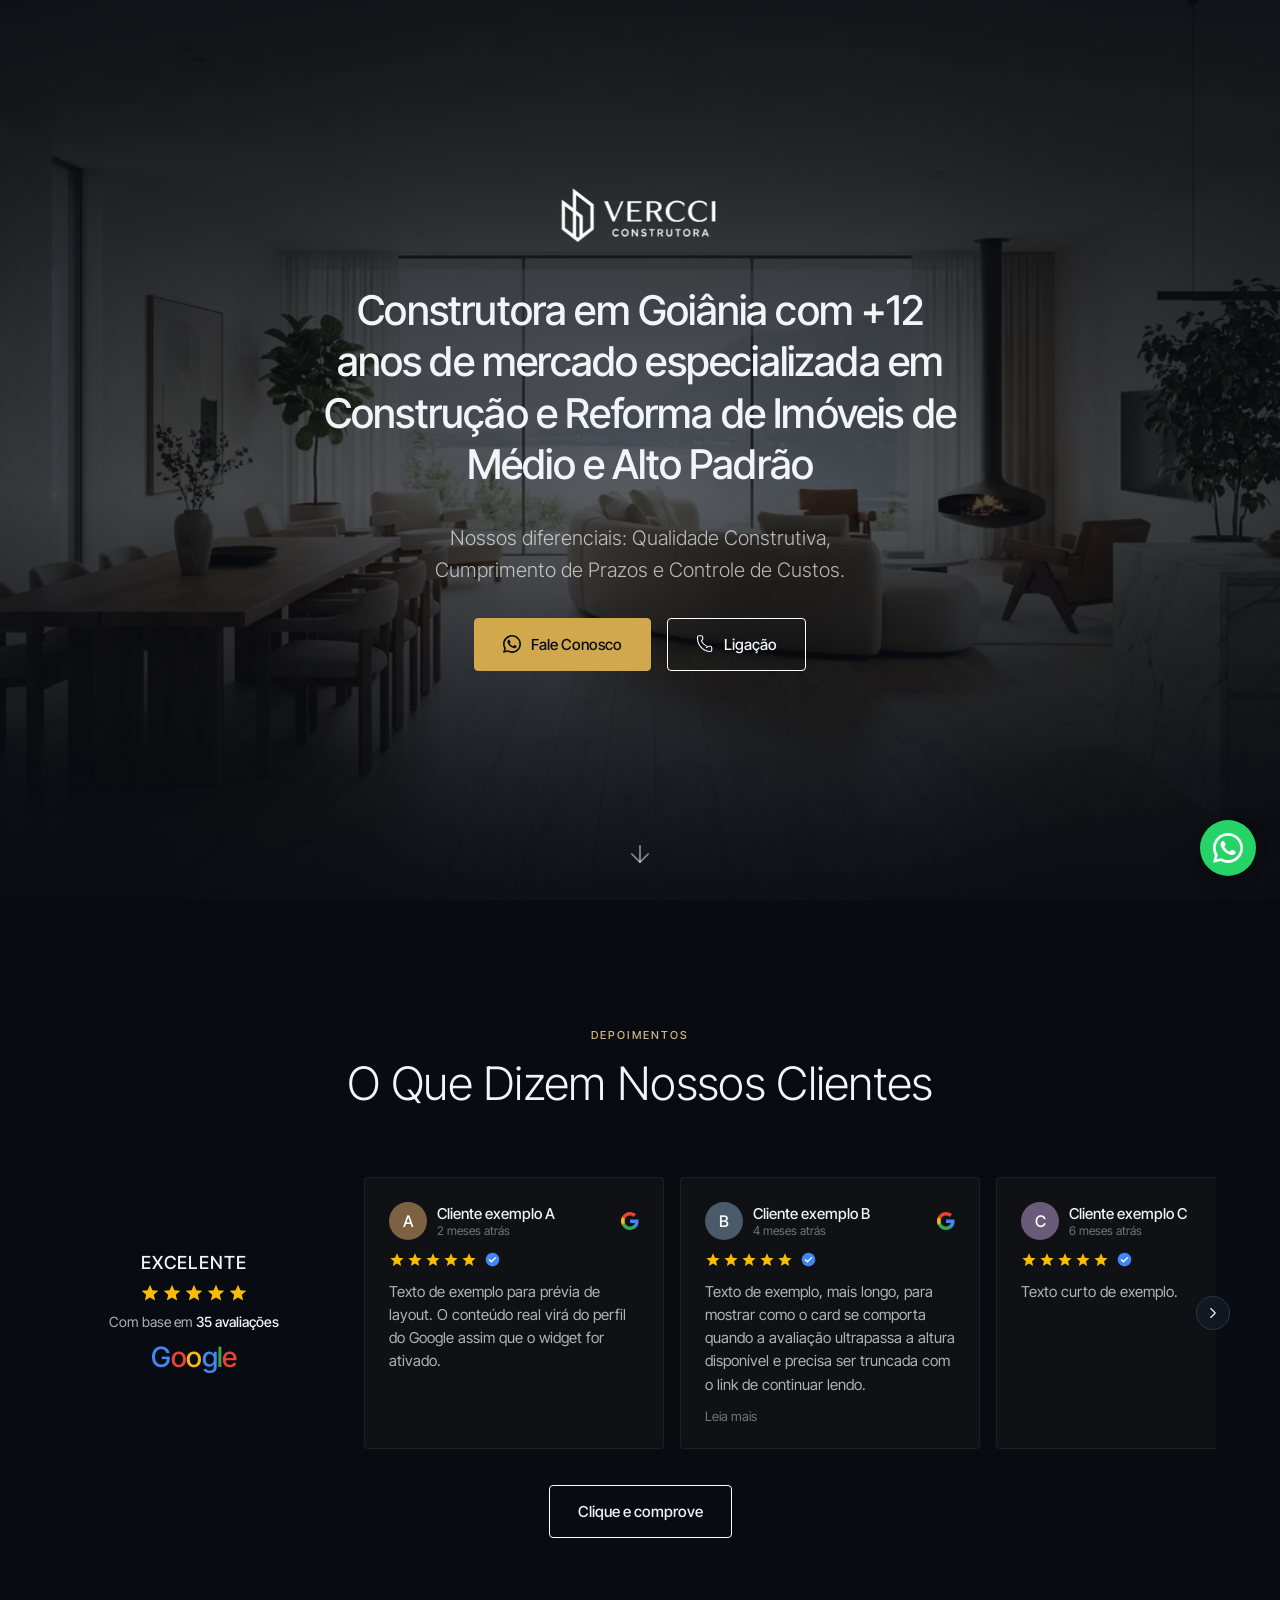
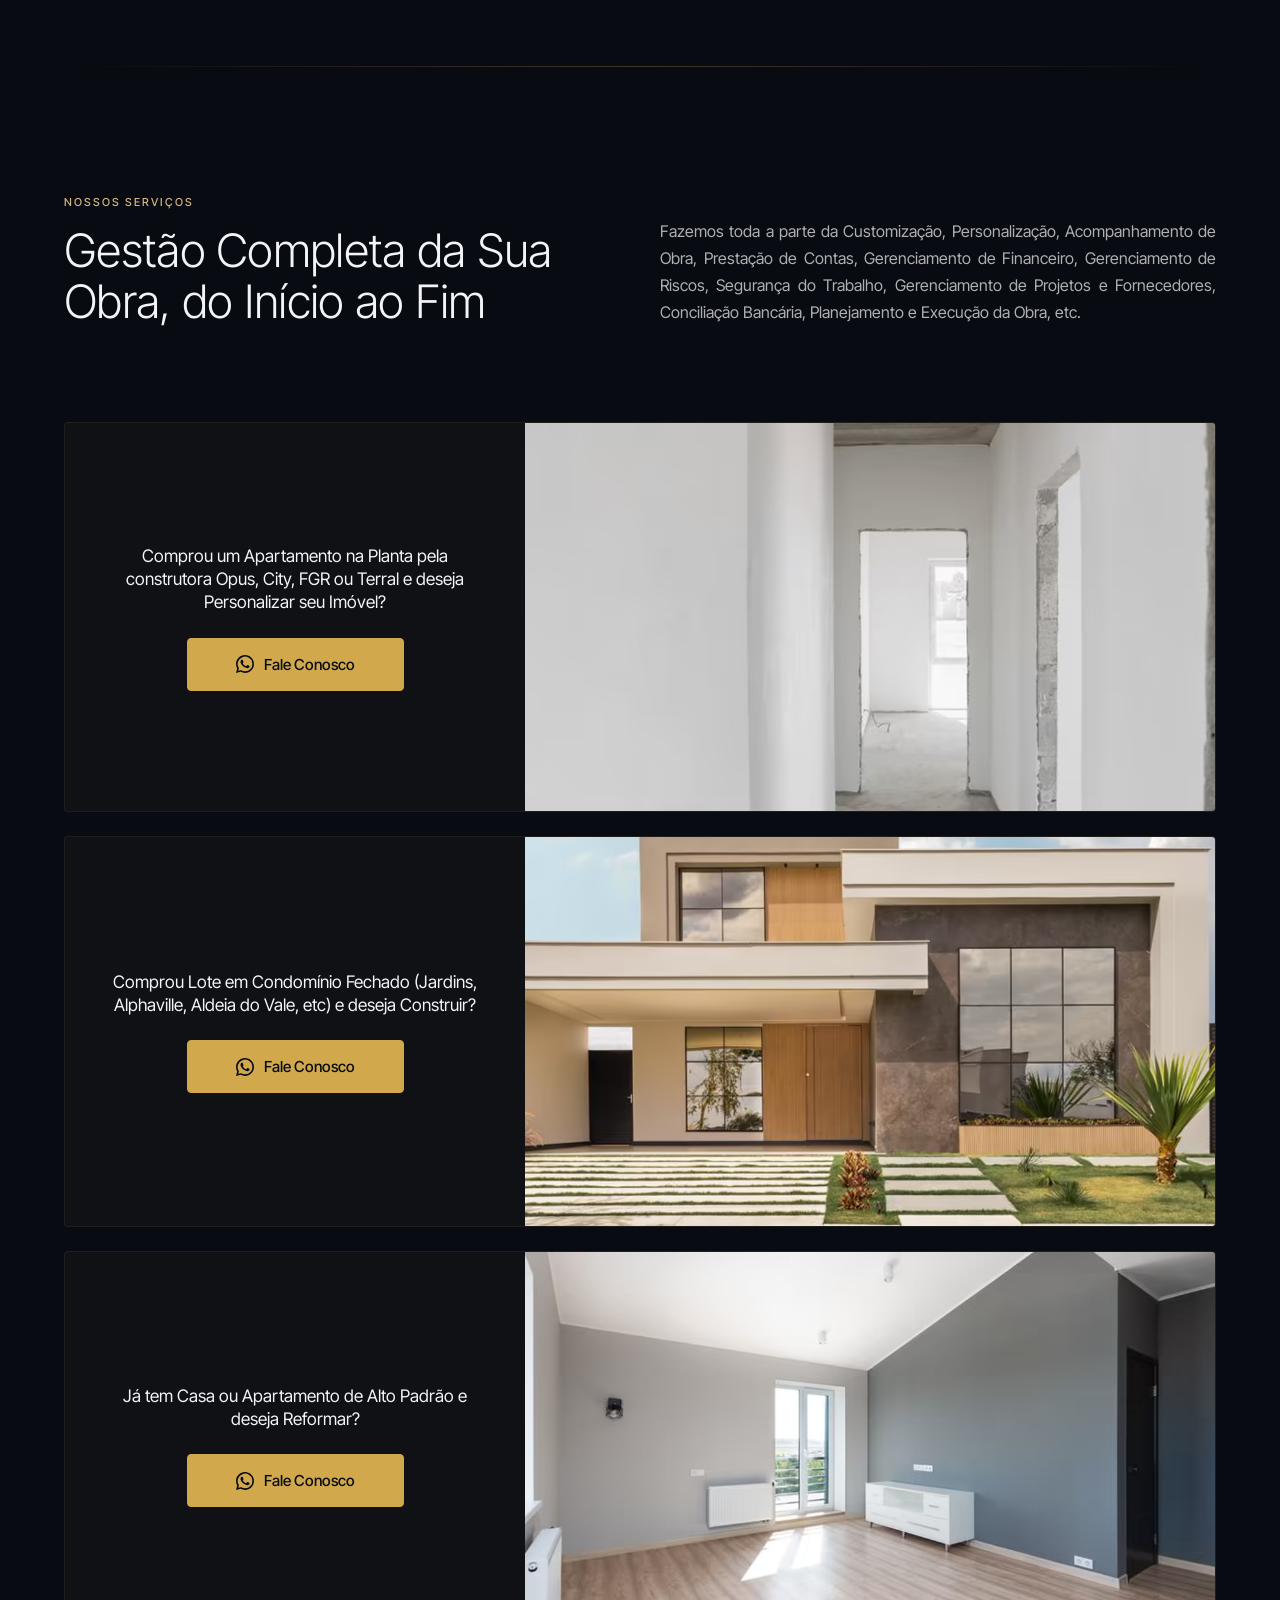
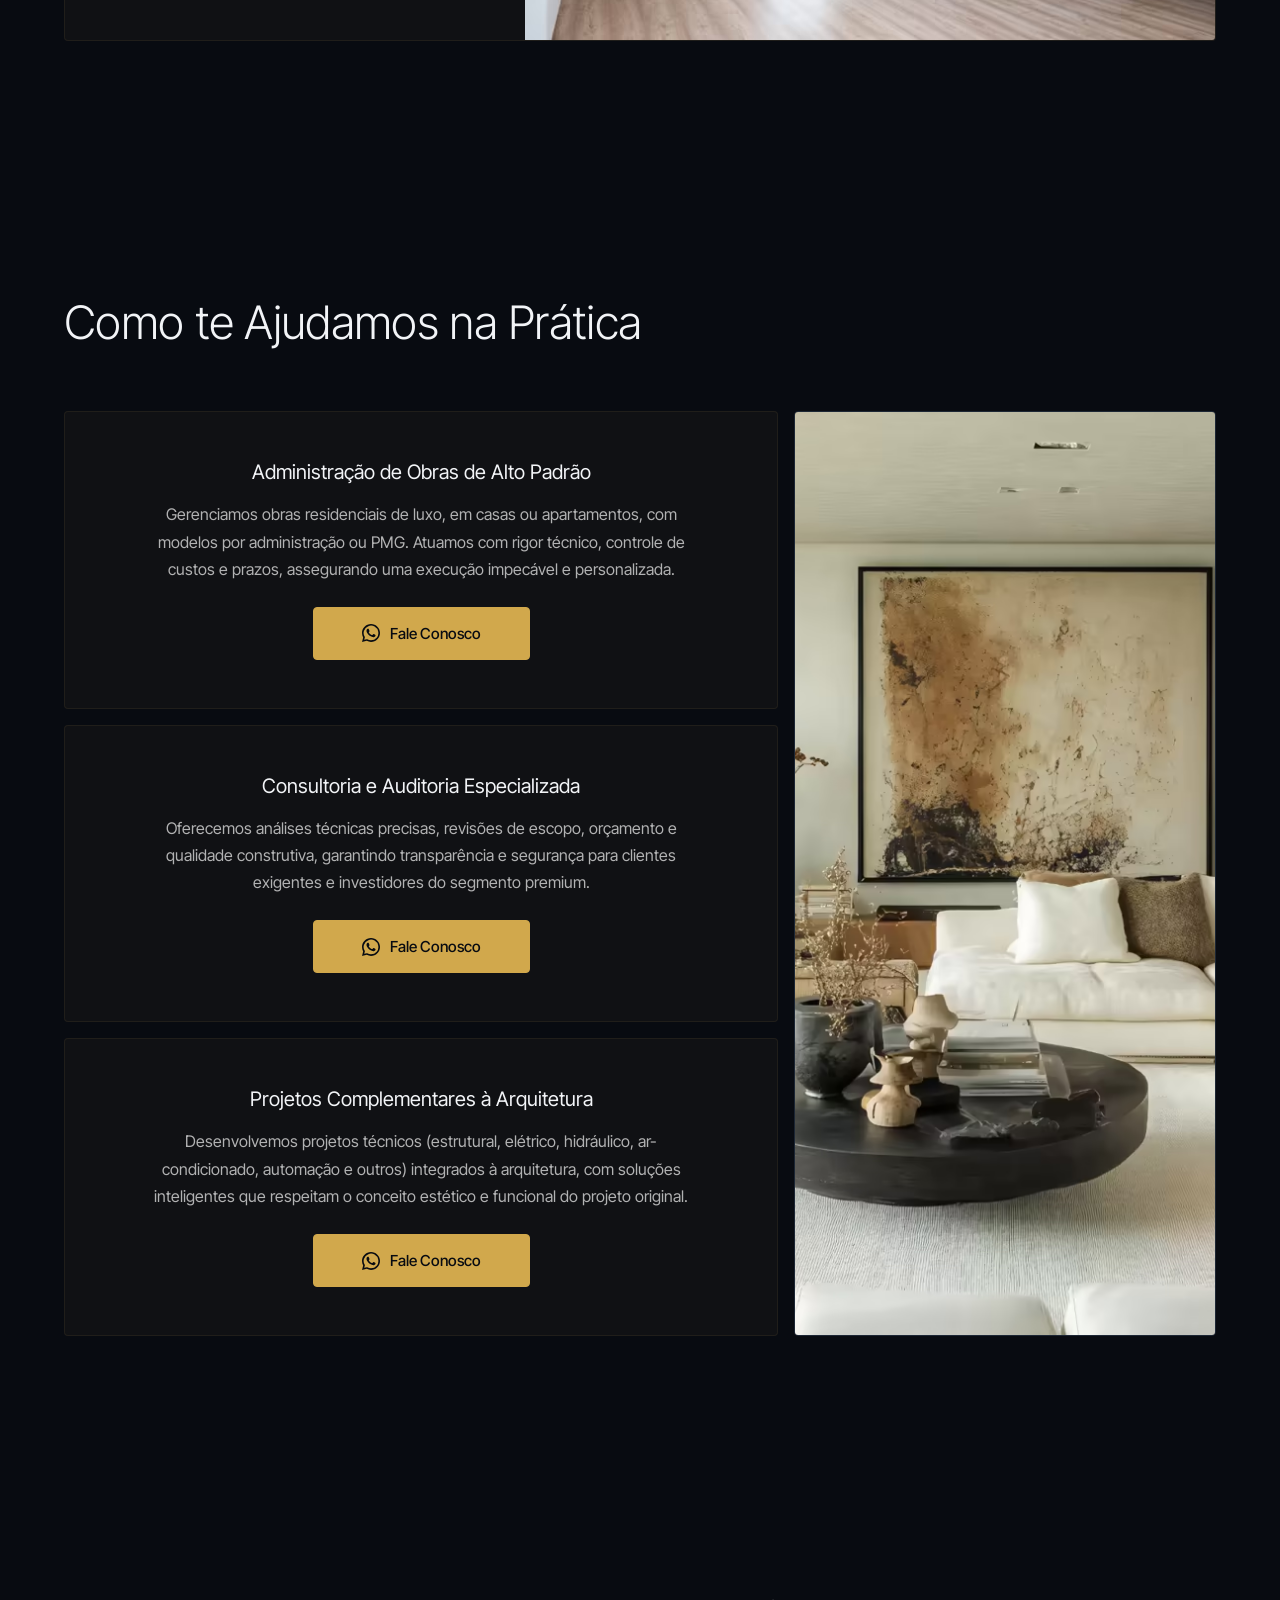
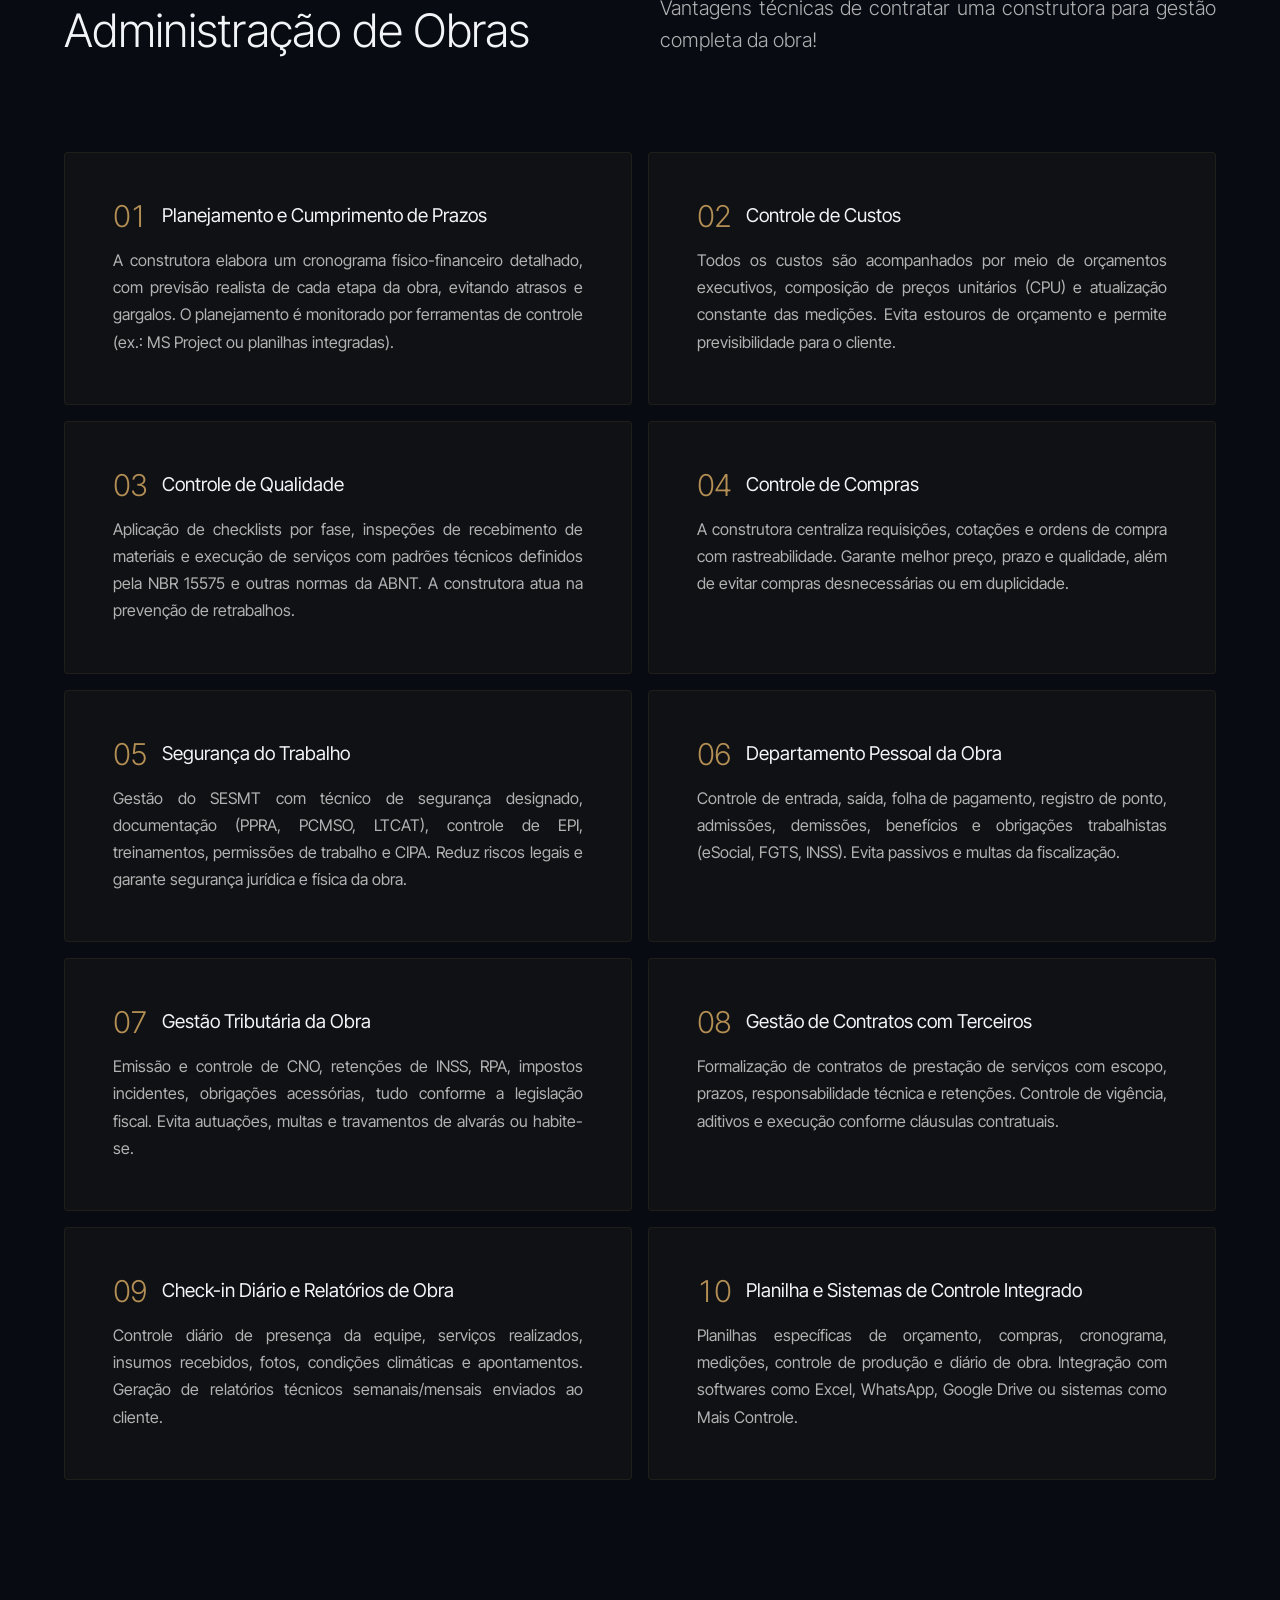
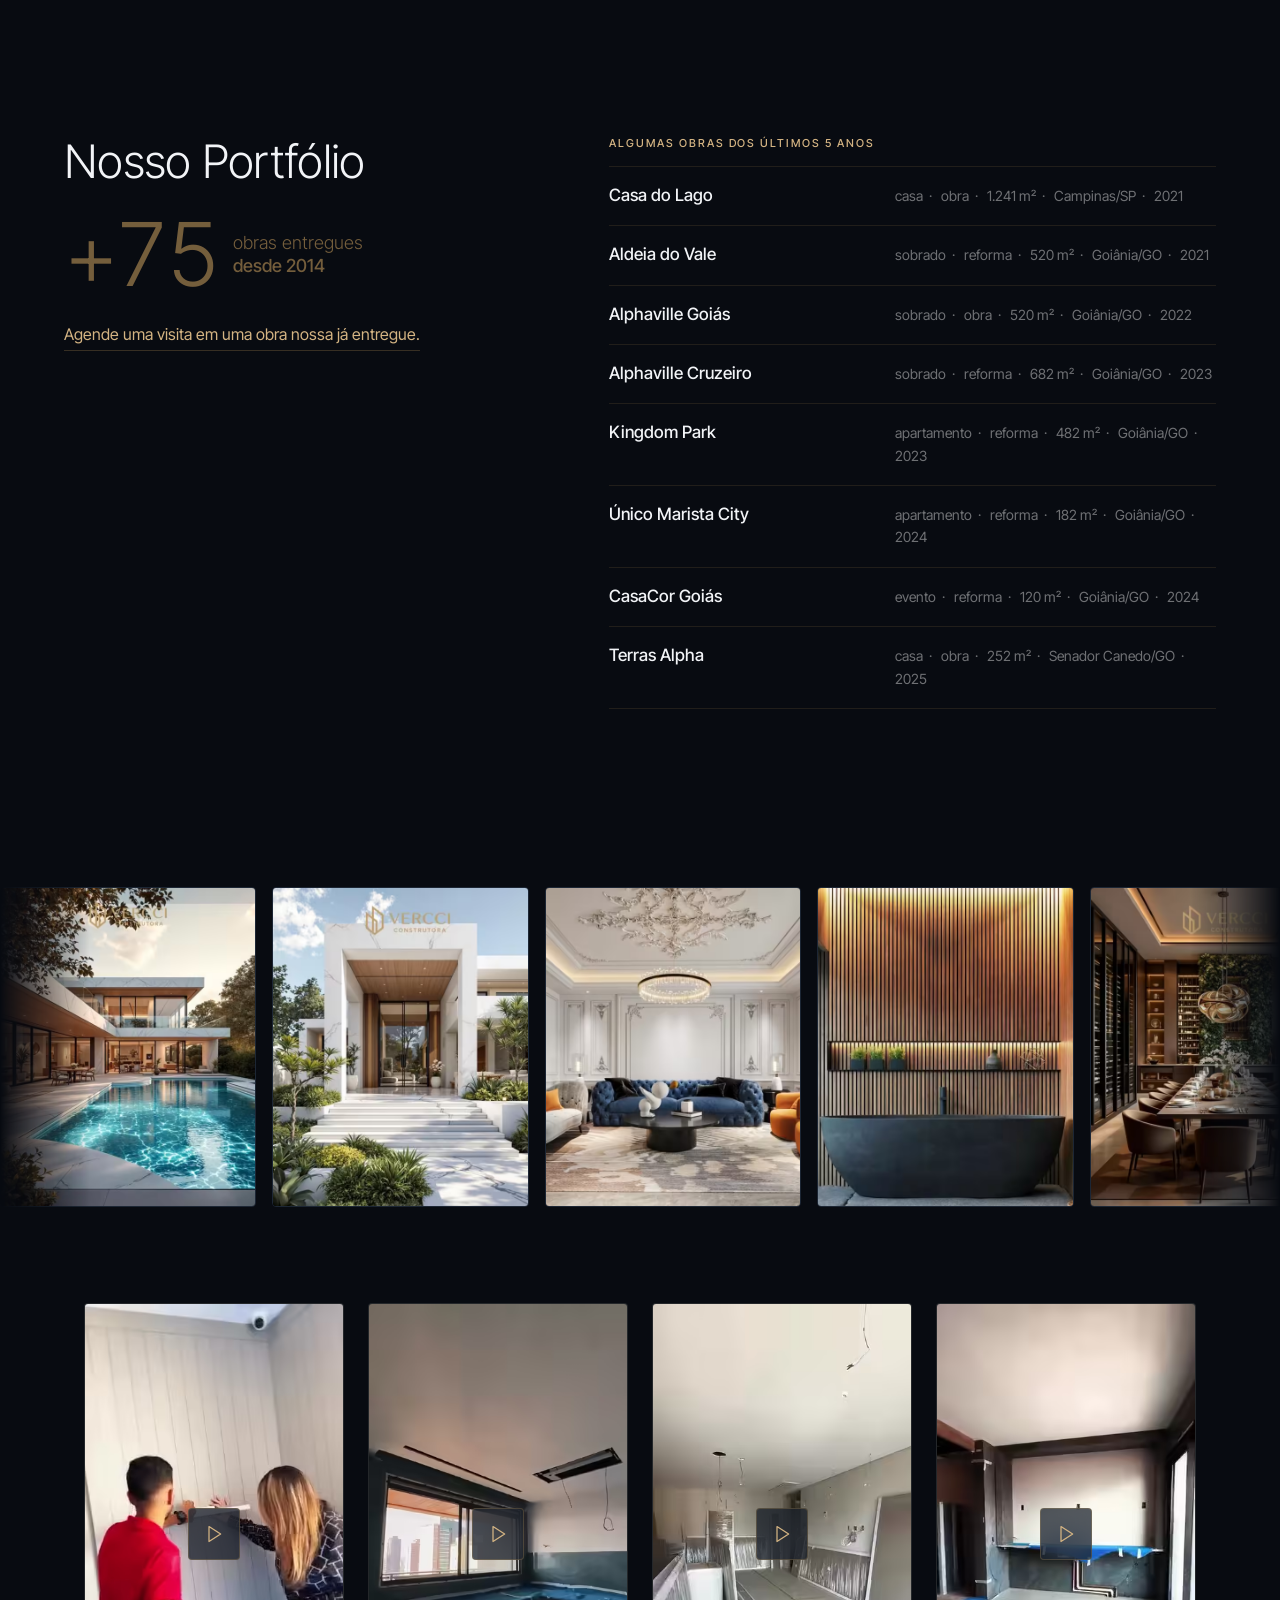
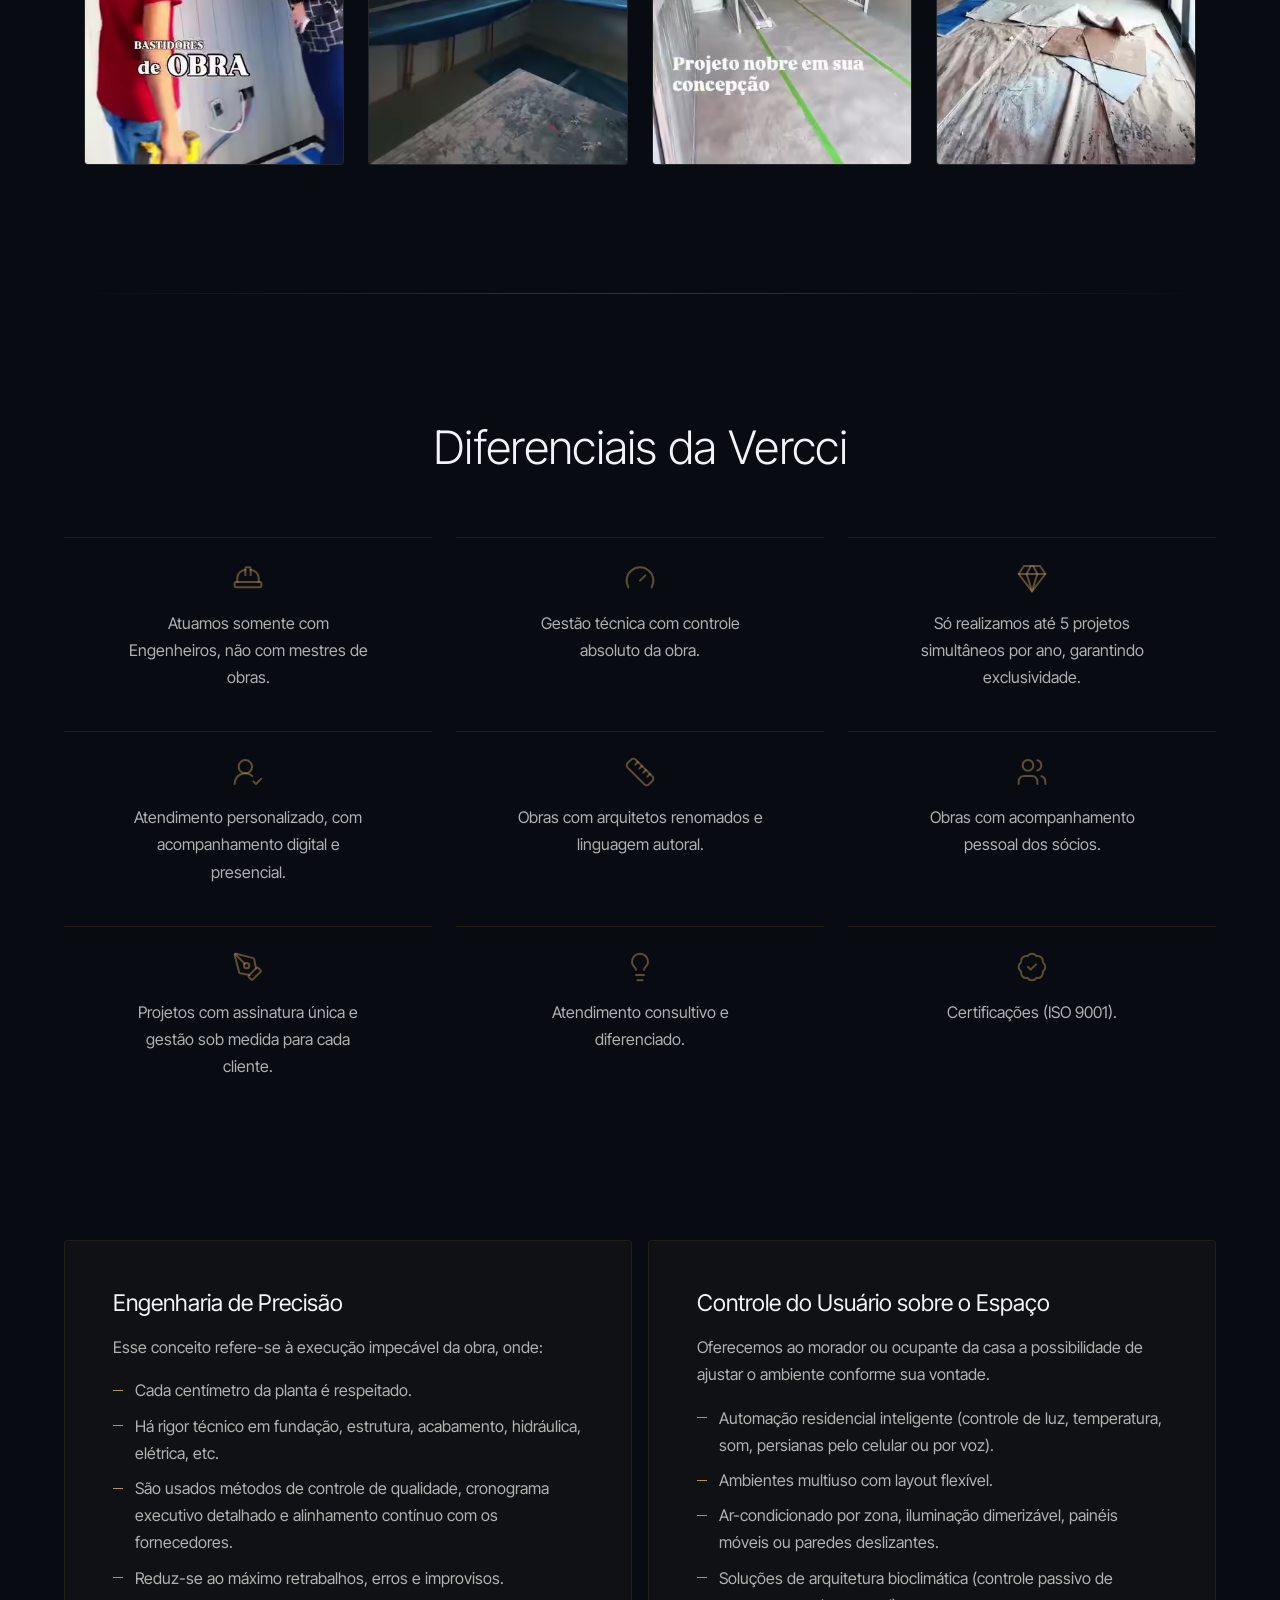
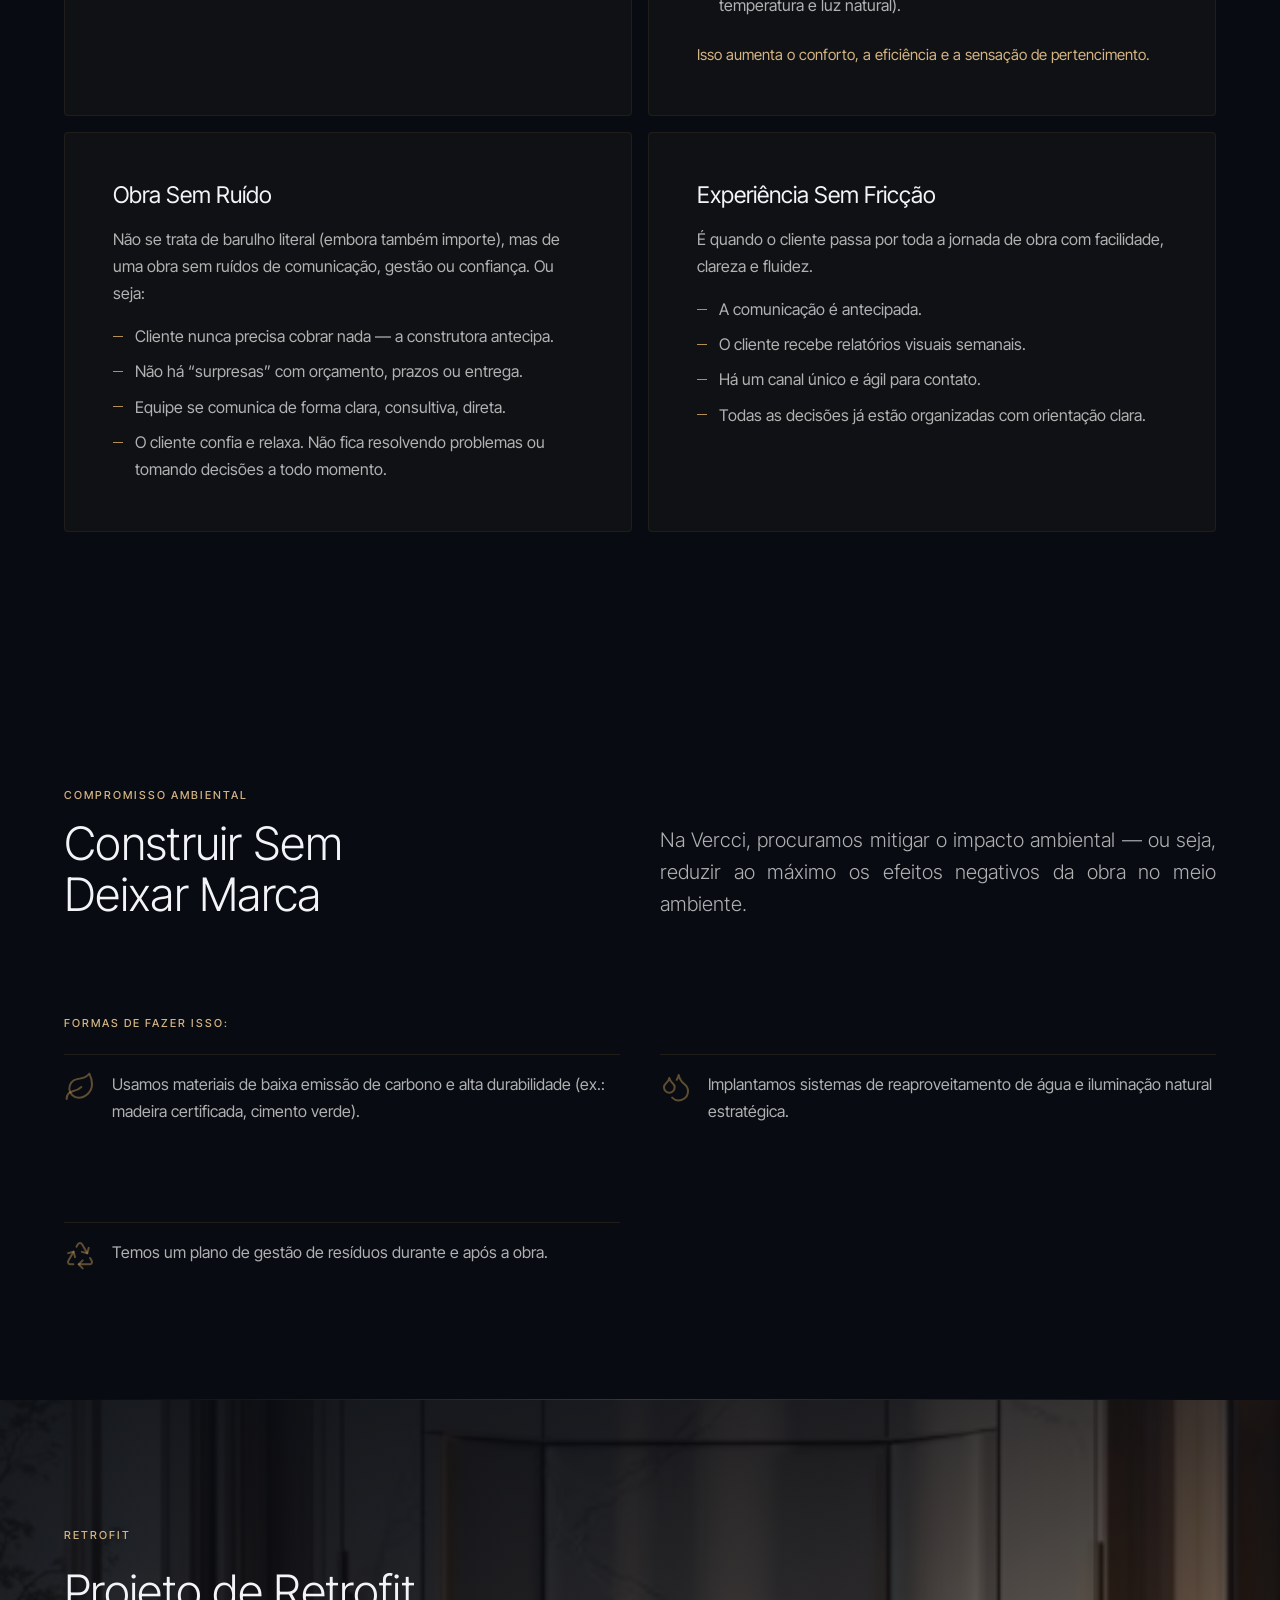
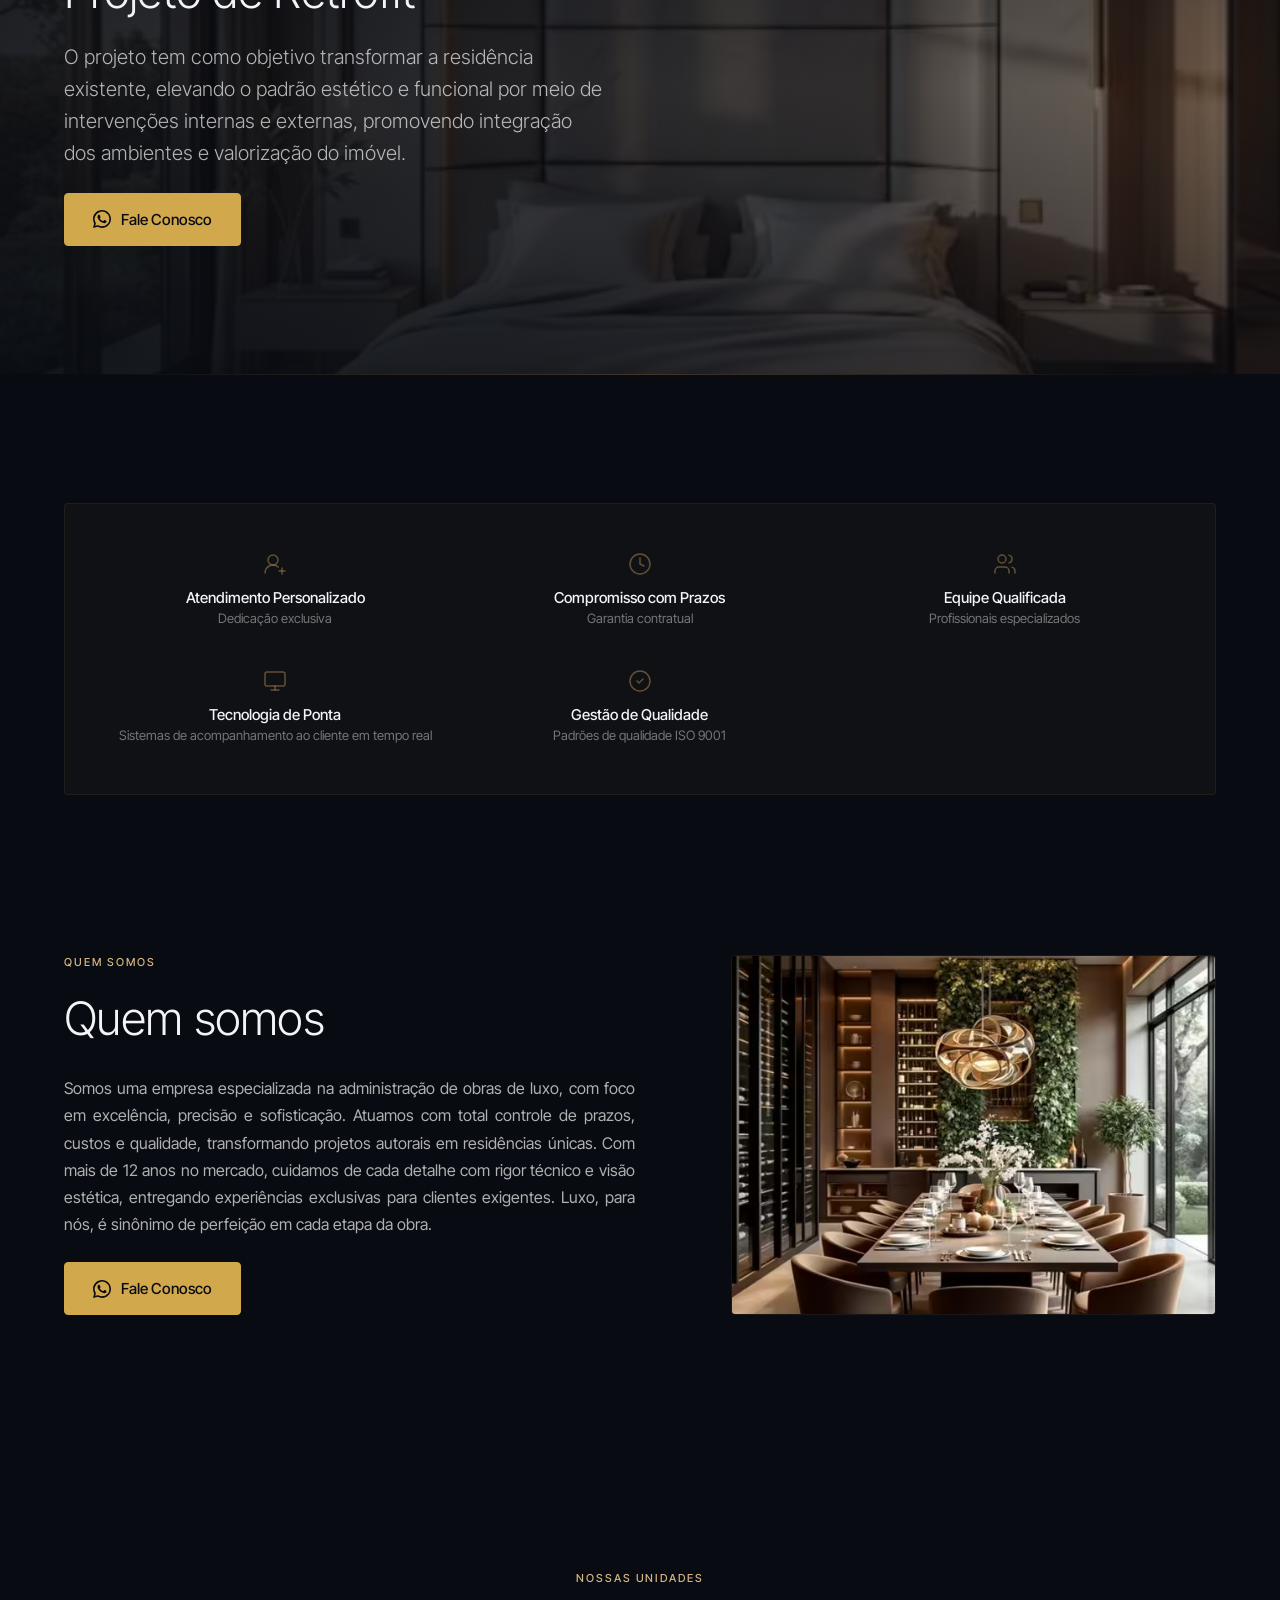
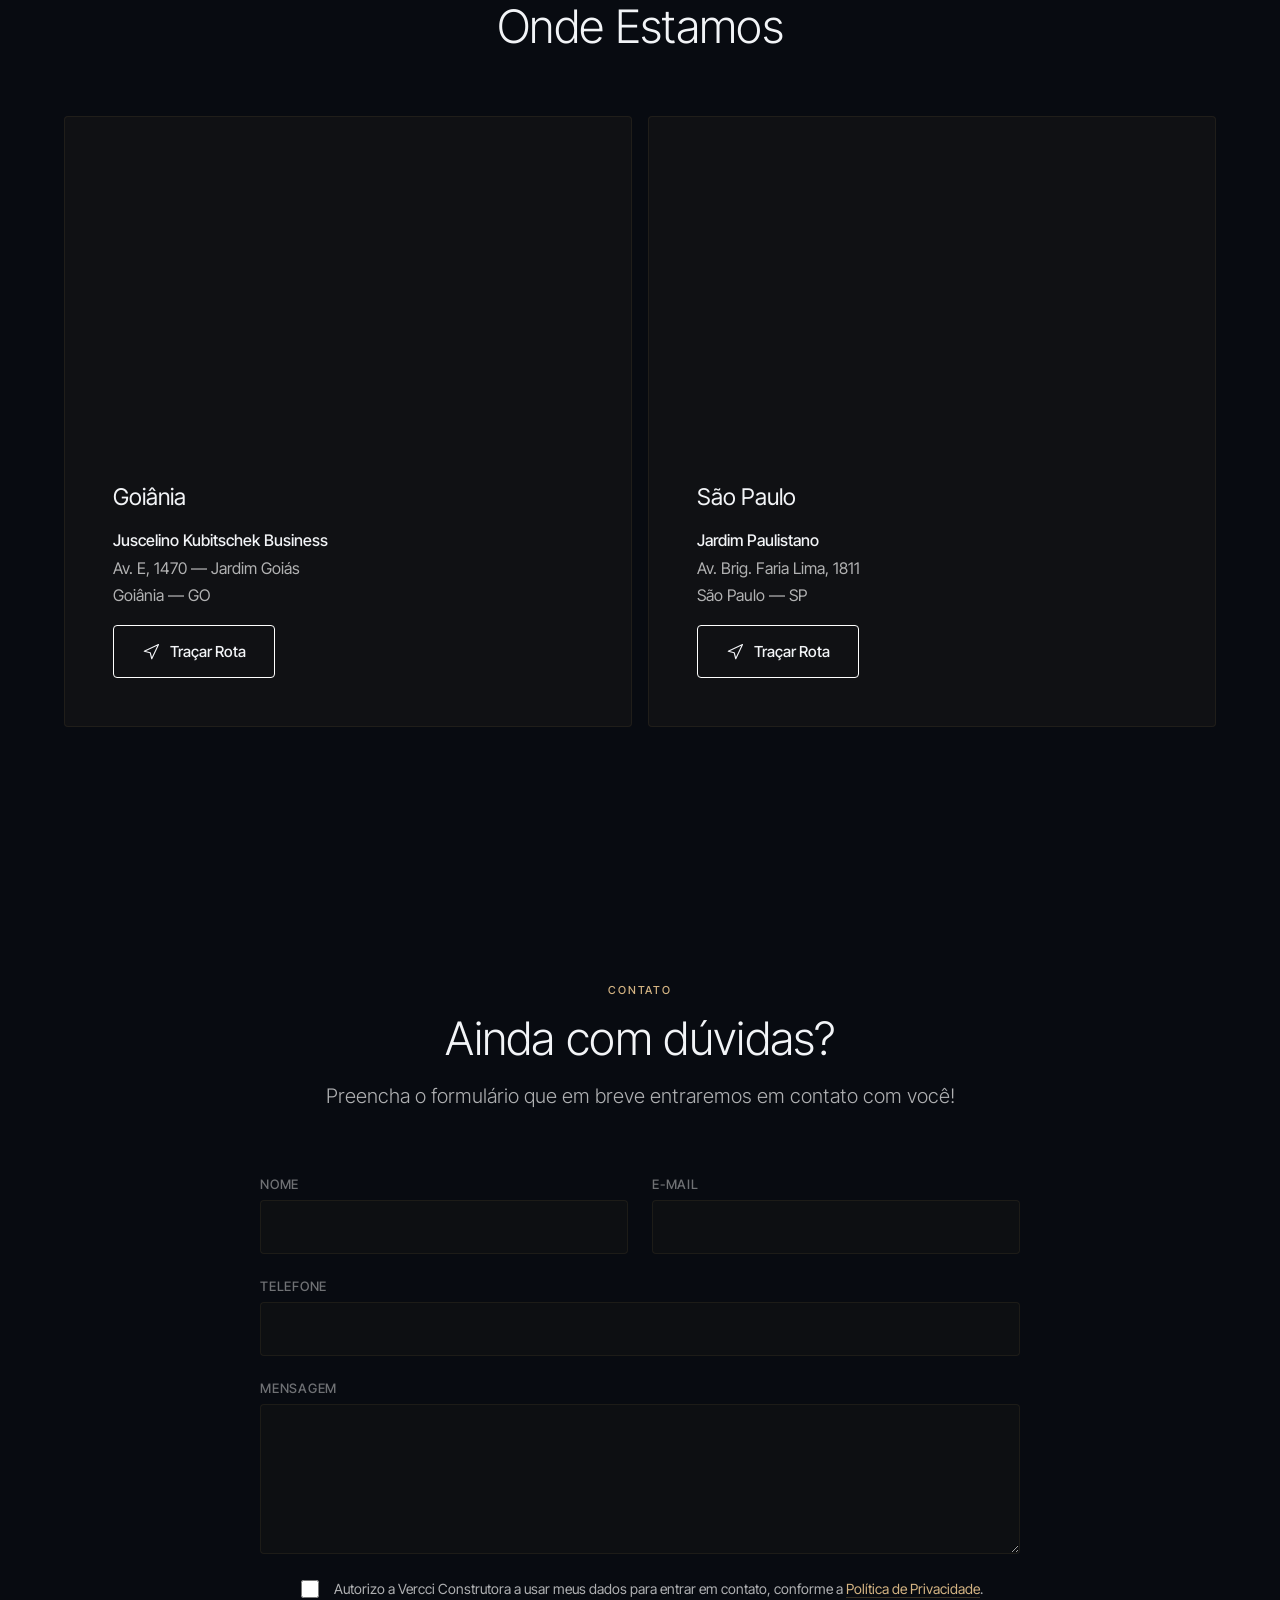
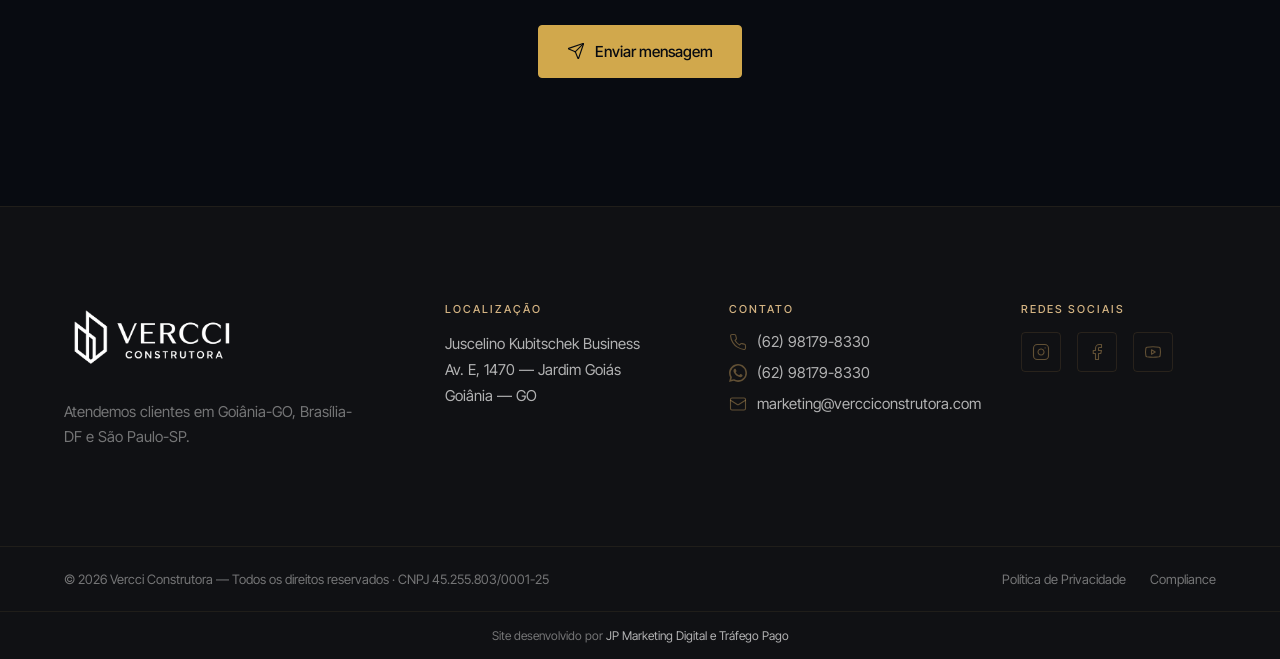
==== commit a8fc1fa4: "Remove o CTA da seção Ambiental e corrige o fundo do Retrofit O botão "Fale Conosco" sai da seção Am" ====
--- a/index.html
+++ b/index.html
@@ -1004,17 +1004,10 @@
                 </li>
                     </ul>
 
-        <div class="wt-ambiental__cta" data-reveal>
-            <a href="https://wa.me/5562981798330?text=Ol%C3%A1%2C%20Vercci%20Construtora%21%20Gostaria%20de%20mais%20informa%C3%A7%C3%B5es%20sobre%20as%20pr%C3%A1ticas%20ambientais%20da%20obra." class="wt-btn wt-btn--primary" target="_blank" rel="noopener noreferrer">
-                <svg viewBox="0 0 24 24" fill="currentColor" aria-hidden="true"><path d="M17.472 14.382c-.297-.149-1.758-.867-2.03-.967-.273-.099-.471-.148-.67.15-.197.297-.767.966-.94 1.164-.173.199-.347.223-.644.075-.297-.15-1.255-.463-2.39-1.475-.883-.788-1.48-1.761-1.653-2.059-.173-.297-.018-.458.13-.606.134-.133.298-.347.446-.52.149-.174.198-.298.298-.497.099-.198.05-.371-.025-.52-.075-.149-.669-1.612-.916-2.207-.242-.579-.487-.5-.669-.51-.173-.008-.371-.01-.57-.01-.198 0-.52.074-.792.372-.272.297-1.04 1.016-1.04 2.479 0 1.462 1.065 2.875 1.213 3.074.149.198 2.096 3.2 5.077 4.487.709.306 1.262.489 1.694.625.712.227 1.36.195 1.871.118.571-.085 1.758-.719 2.006-1.413.248-.694.248-1.289.173-1.413-.074-.124-.272-.198-.57-.347z"/><path d="M12 0C5.373 0 0 5.373 0 12c0 2.123.554 4.118 1.529 5.845L.057 23.882l6.198-1.448A11.934 11.934 0 0012 24c6.627 0 12-5.373 12-12S18.627 0 12 0zm0 21.818a9.818 9.818 0 01-5.006-1.374l-.36-.214-3.68.861.924-3.562-.236-.374A9.818 9.818 0 1112 21.818z"/></svg>
-                Fale Conosco
-            </a>
-        </div>
-
     </div>
 </section>
 <div class="wt-container"><hr class="wt-divider"></div>
-<section class="wt-section wt-retrofit" id="retrofit" style="--wt-retrofit-img: url('assets/images/portfolio-11.avif')">
+<section class="wt-section wt-retrofit" id="retrofit" style="background-image: url('assets/images/portfolio-11.avif')">
         <div class="wt-retrofit__overlay" aria-hidden="true"></div>
 
     <div class="wt-container">
--- a/assets/css/styles.css
+++ b/assets/css/styles.css
@@ -1094,18 +1094,17 @@
     line-height: 1.7;
 }
 
-.wt-ambiental__cta { margin-top: var(--wt-space-5); }
 
 @media (max-width: 768px) { .wt-ambiental__lista { grid-template-columns: 1fr; } }
 
 /* ============ SEÇÃO 7 — RETROFIT ============
-   Imagem de fundo sangrando de borda a borda, com véu escuro por cima. A URL
-   chega por --wt-retrofit-img, definida no template. */
+   Imagem de fundo sangrando de borda a borda, com véu escuro por cima. O
+   background-image vem por style inline no template — ver a nota lá sobre por
+   que não passa por custom property. */
 .wt-retrofit {
     position: relative;
     isolation: isolate;
     overflow: clip;
-    background-image: var(--wt-retrofit-img);
     background-size: cover;
     background-position: center;
     /* fixed trava a rolagem quando combinado com o Lenis — ver comentário do body */
